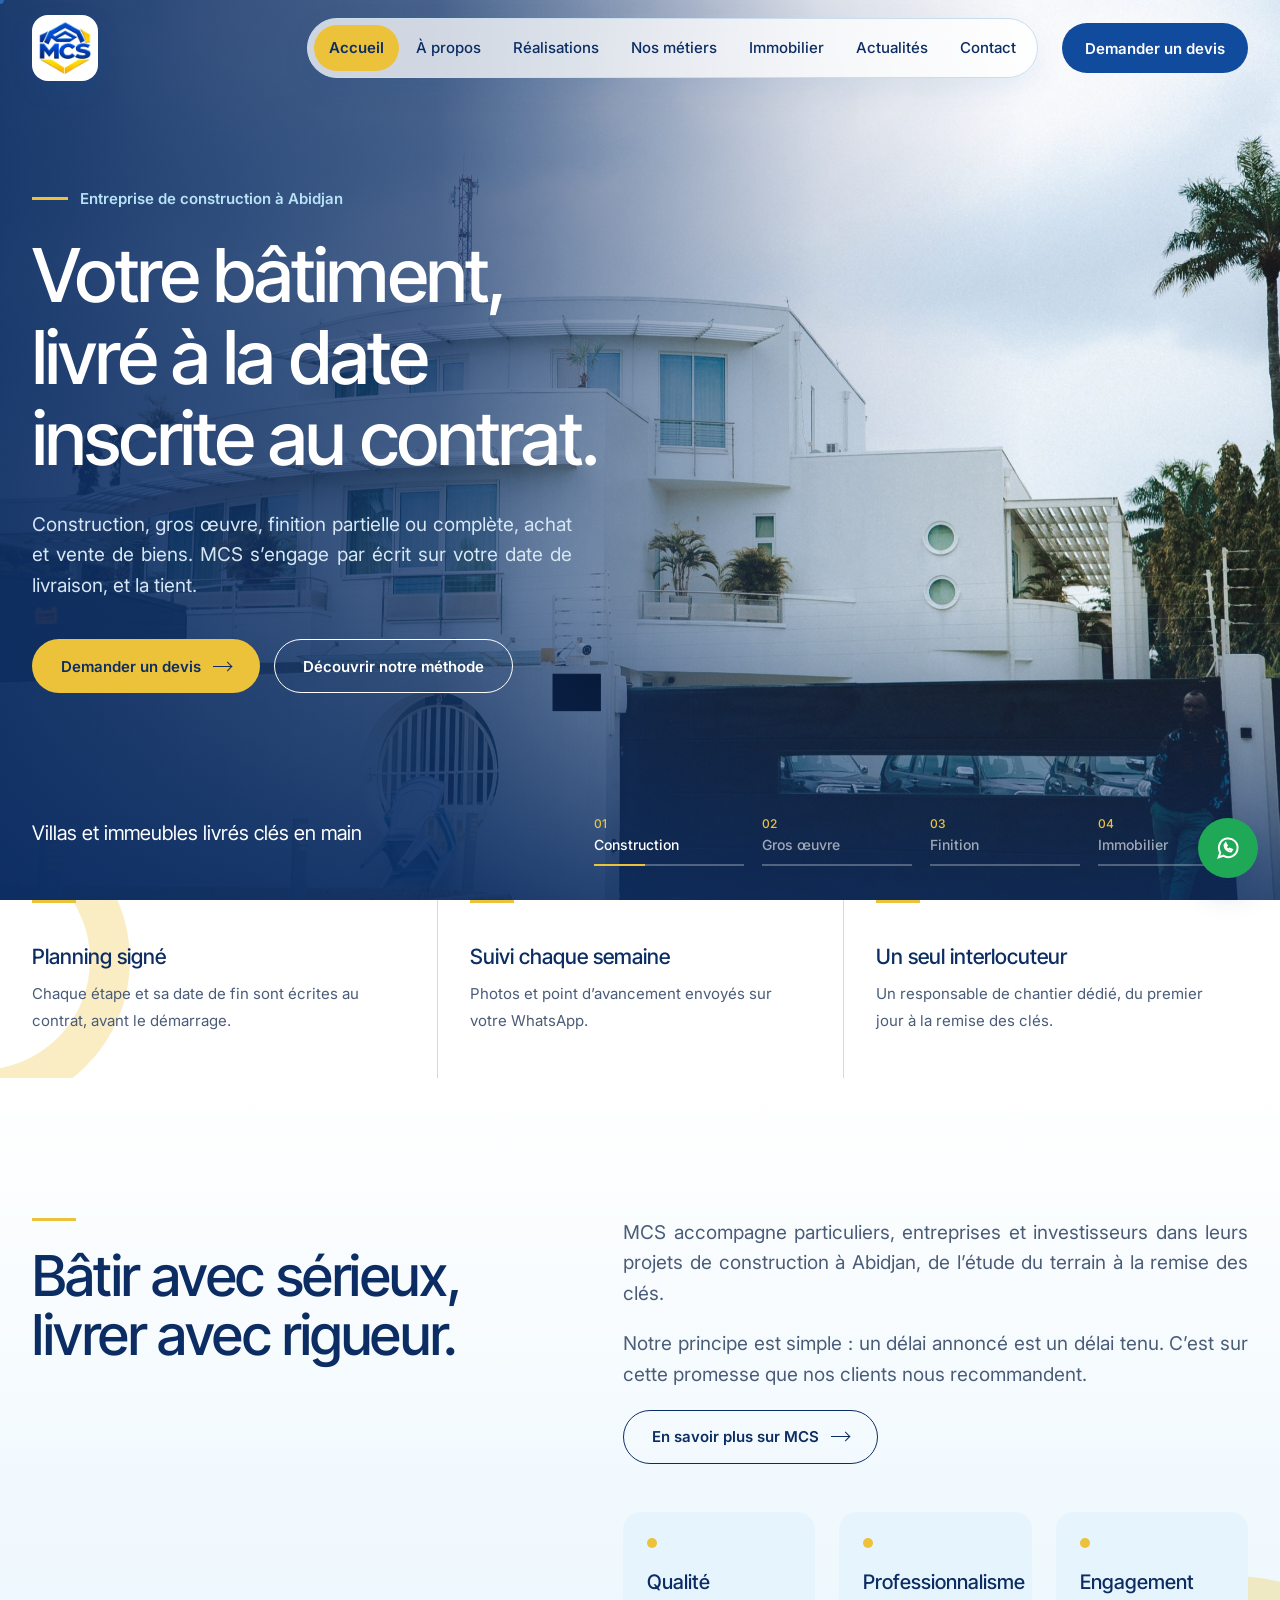
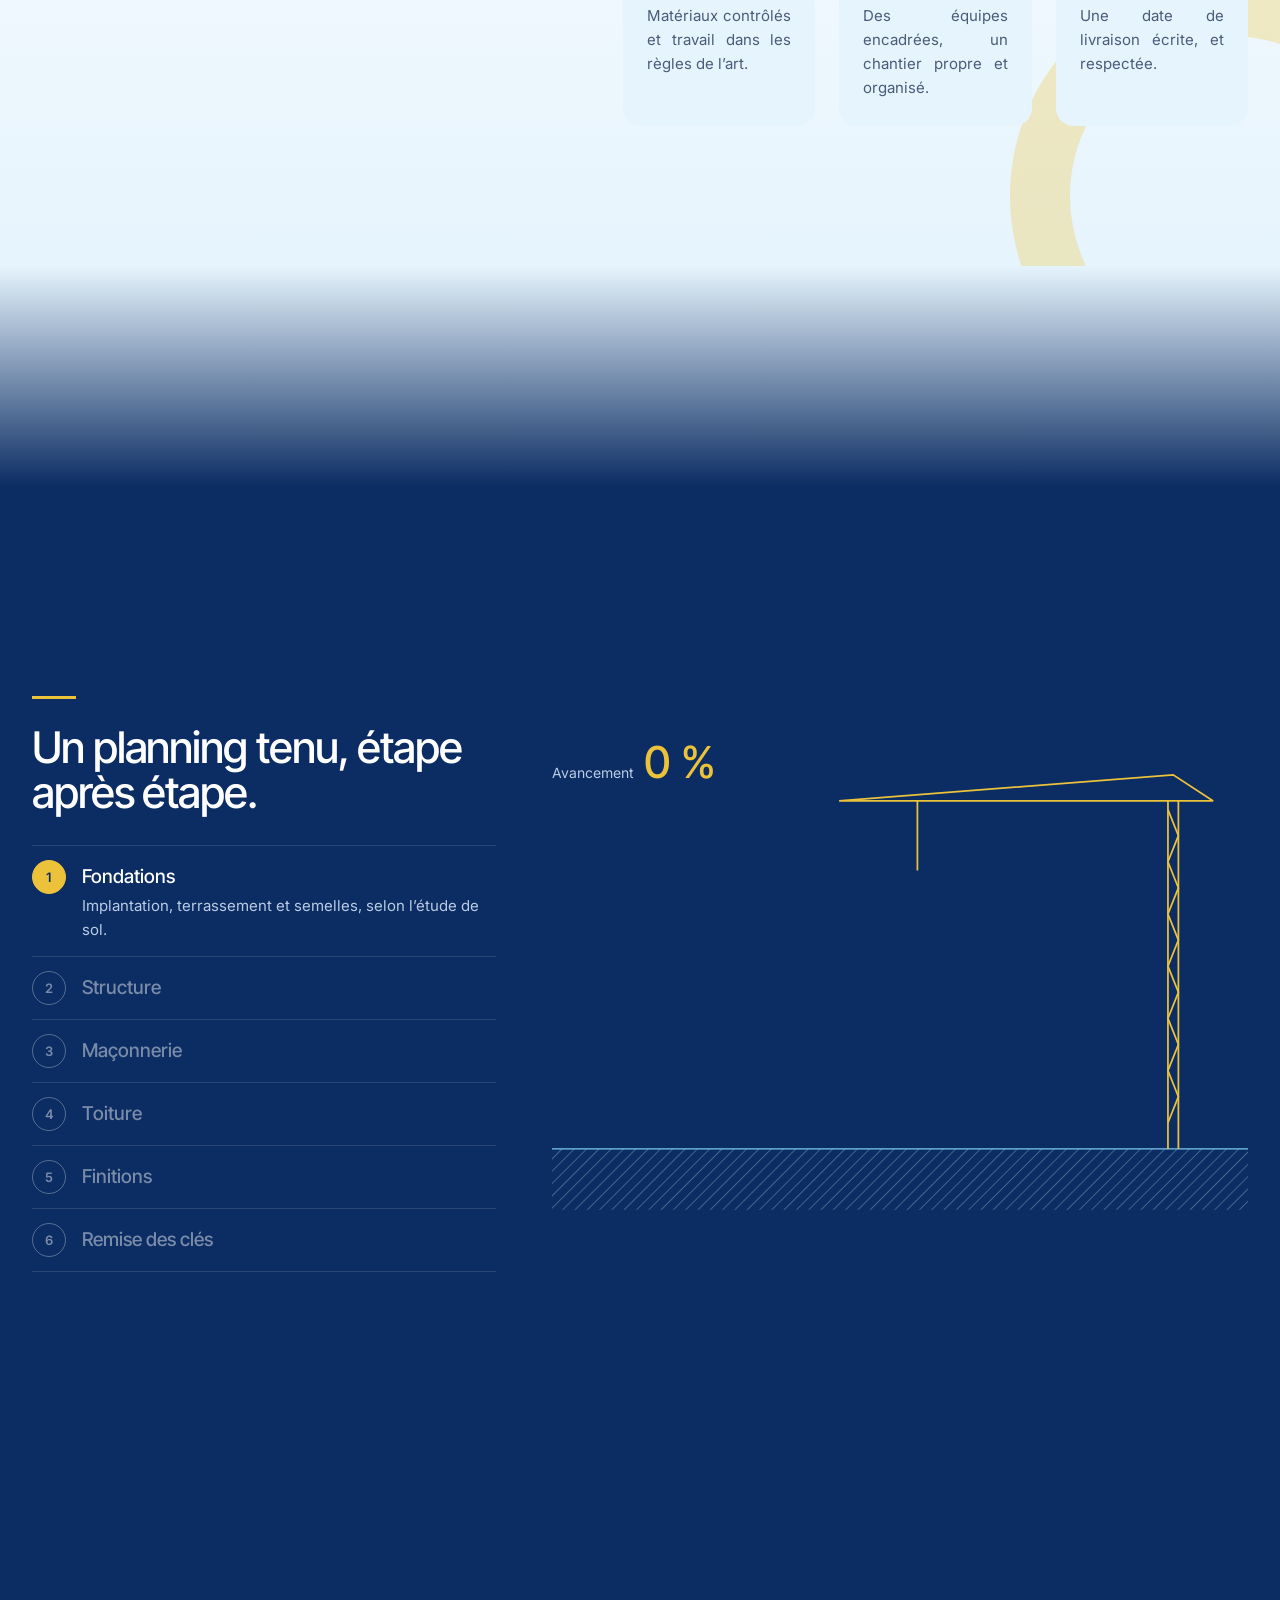
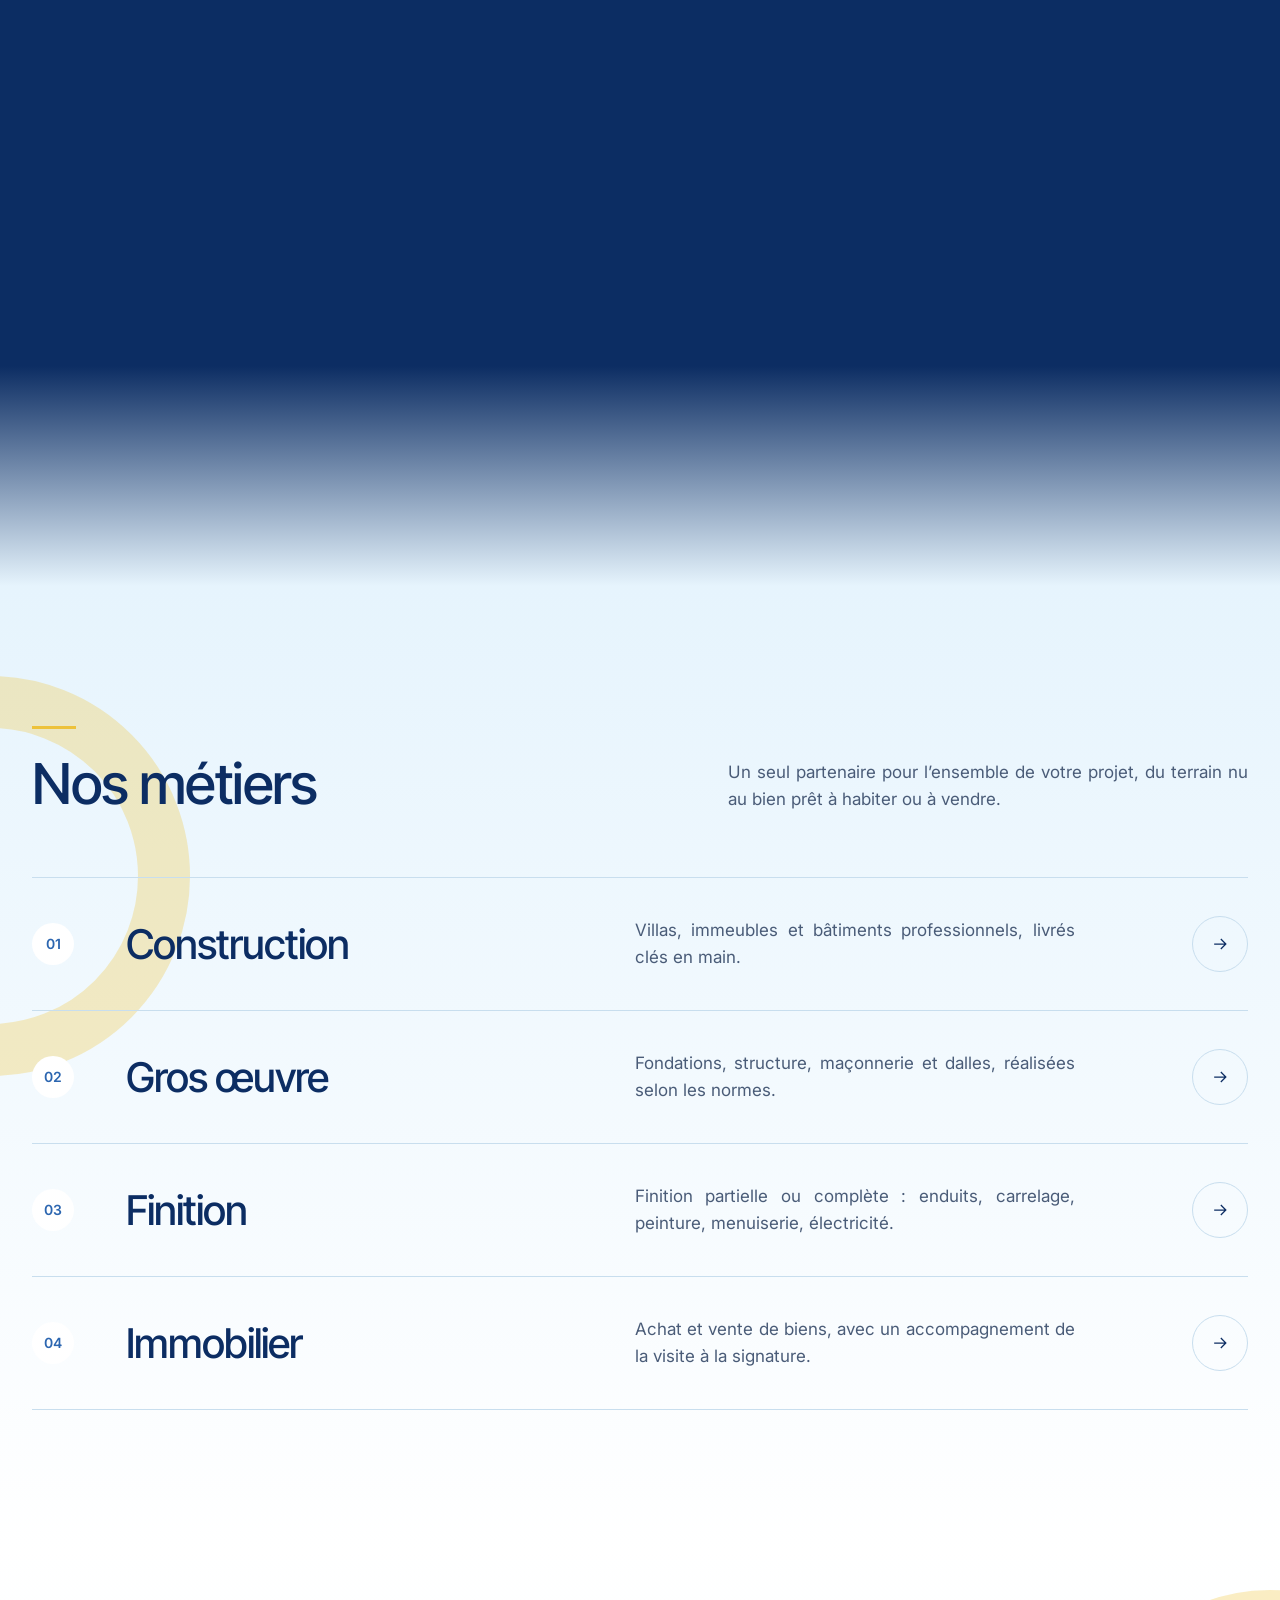
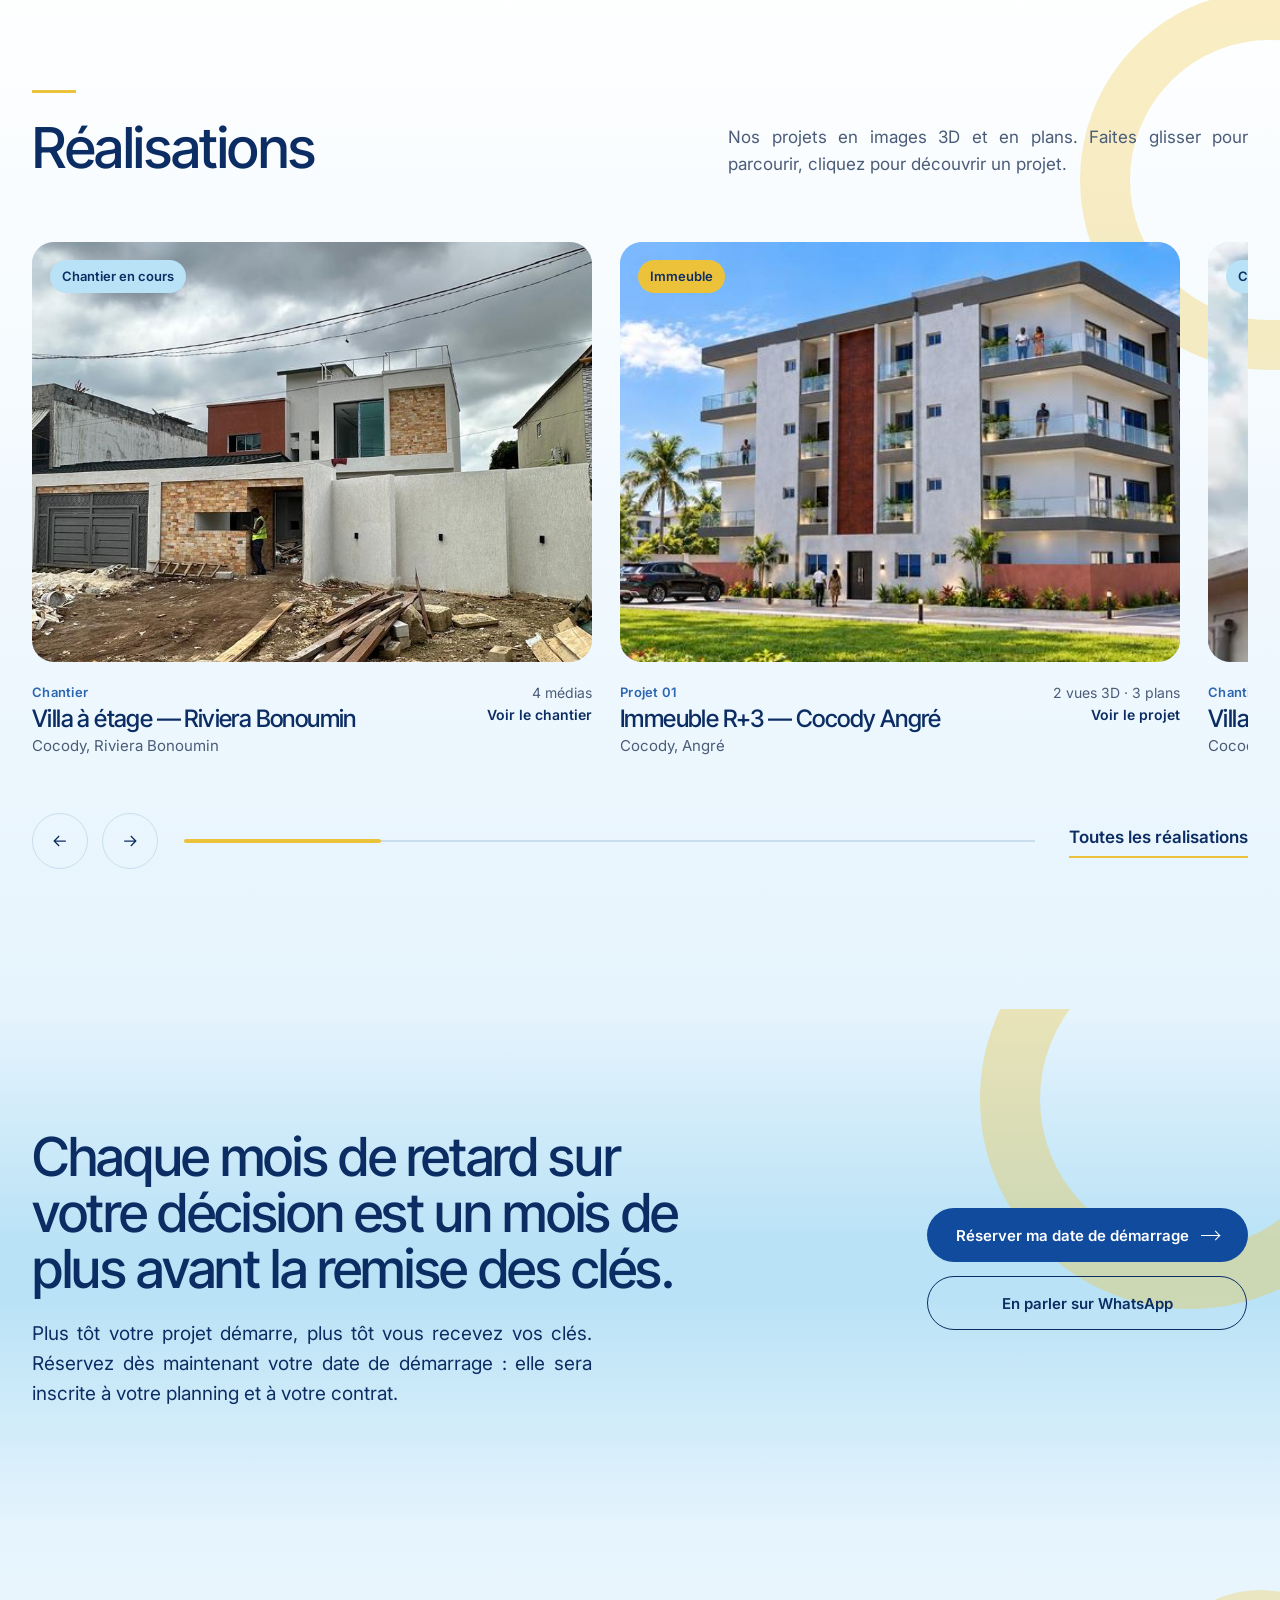
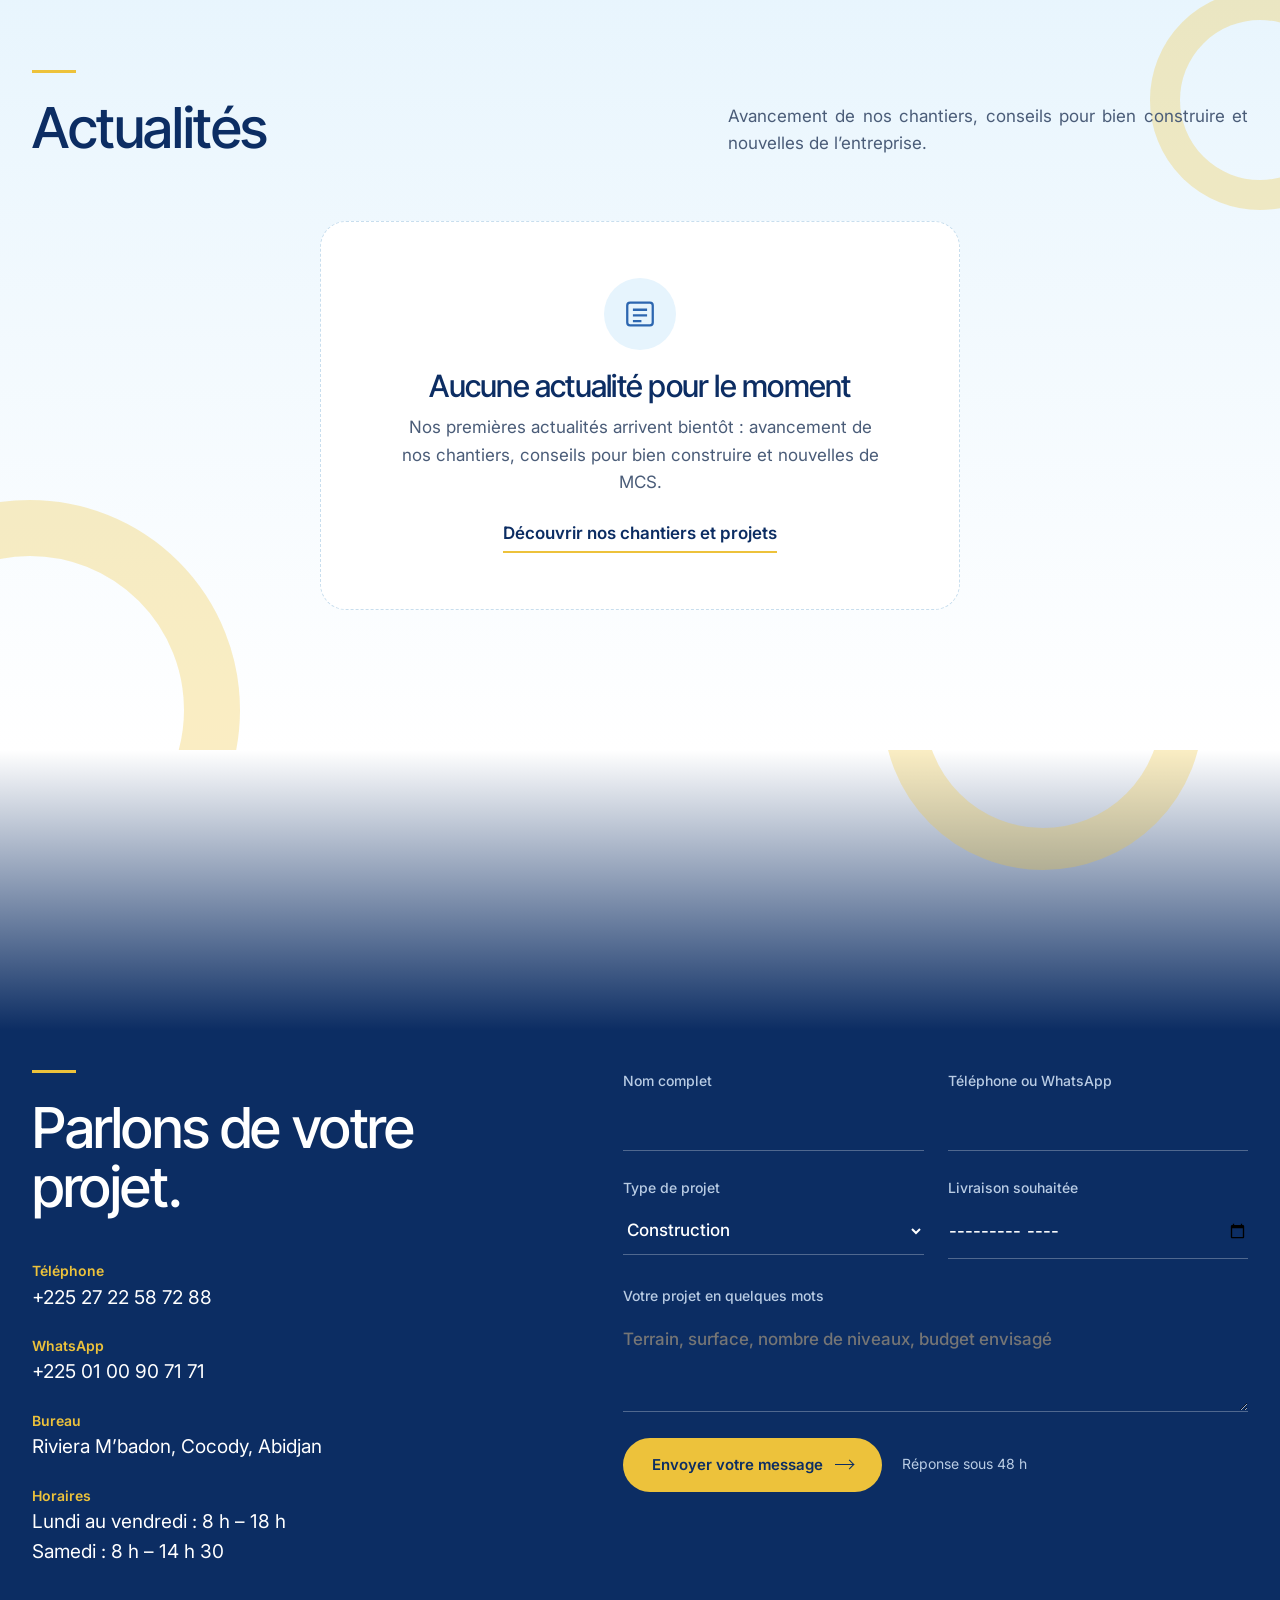
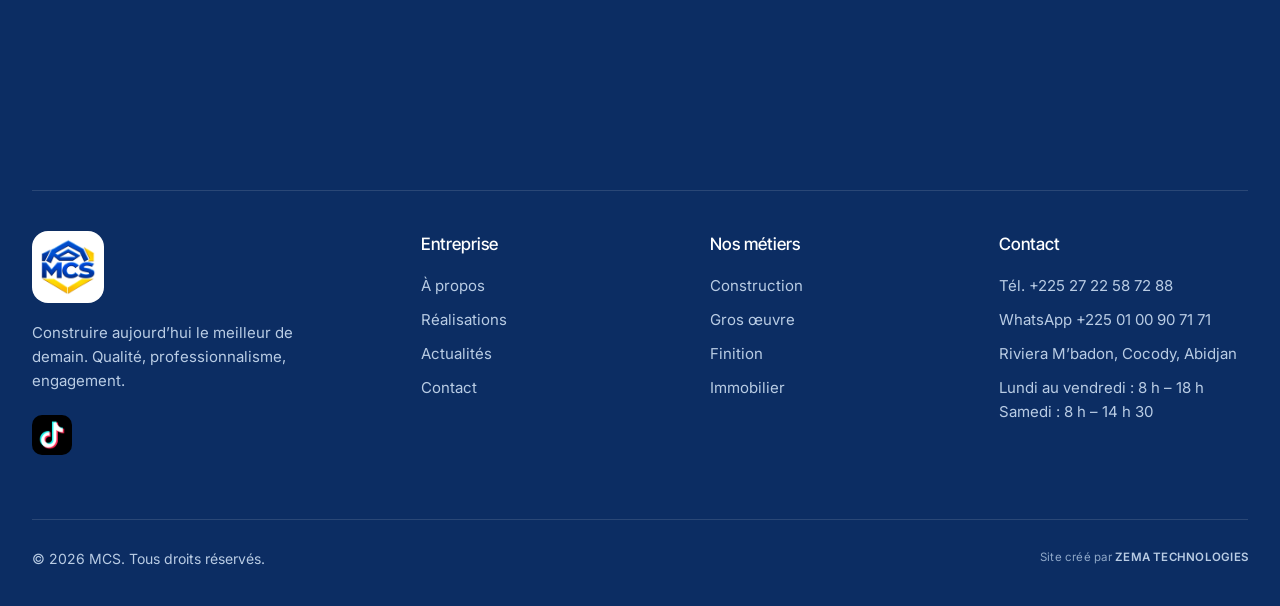
==== index.html @ 773e59d4 "Mise en ligne du site MCS" ====
<!doctype html>
<html lang="fr">
<head>
<meta charset="utf-8">
<meta name="viewport" content="width=device-width, initial-scale=1, viewport-fit=cover">
<title>MCS — Construction, gros œuvre, finition et immobilier à Abidjan</title>
<meta name="description" content="MCS construit, réalise le gros œuvre et les finitions de vos bâtiments à Abidjan, et vous accompagne dans l’achat ou la vente de biens. Une date de livraison écrite au contrat, et tenue.">
<meta property="og:title" content="MCS — Construction, gros œuvre, finition et immobilier à Abidjan">
<meta property="og:description" content="MCS construit, réalise le gros œuvre et les finitions de vos bâtiments à Abidjan, et vous accompagne dans l’achat ou la vente de biens. Une date de livraison écrite au contrat, et tenue.">
<meta property="og:image" content="assets/img/logo-complet.jpg">
<meta name="theme-color" content="#0C2D63">
<link rel="icon" href="assets/img/favicon.png">
<link rel="apple-touch-icon" href="assets/img/favicon.png">
<link rel="preconnect" href="https://fonts.googleapis.com">
<link rel="preconnect" href="https://fonts.gstatic.com" crossorigin>
<link href="https://fonts.googleapis.com/css2?family=Inter+Tight:wght@300;400;500;600;700&family=Inter:wght@400;500;600&display=swap" rel="stylesheet">
<link rel="stylesheet" href="assets/css/style.css">
</head>
<body class="charge" data-page="accueil">

<div class="chargement" id="chargement" aria-hidden="true">
  <div class="volet h"></div><div class="volet b"></div>
  <div class="centre"><div class="logo3d"><img src="assets/img/logo.png" alt=""></div><div class="jauge"><i id="jauge-chargement"></i></div></div>
</div>
<div class="point" aria-hidden="true"></div>
<div class="anneau" aria-hidden="true"><span></span></div>
<div class="apercu" aria-hidden="true"></div>

<header class="entete" id="entete">
  <div class="wrap">
    <a class="marque" href="index.html" aria-label="MCS, accueil" data-libelle="Accueil"><img src="assets/img/logo.png" alt="MCS"></a>
    <nav class="menu" id="menu" aria-label="Navigation principale">
      <span class="indic" aria-hidden="true"></span>
      <a href="index.html" data-page="accueil">Accueil</a><a href="a-propos.html" data-page="apropos">À propos</a><a href="realisations.html" data-page="realisations">Réalisations</a><a href="metiers.html" data-page="metiers">Nos métiers</a><a href="immobilier.html" data-page="immobilier">Immobilier</a><a href="actualites.html" data-page="actualites">Actualités</a><a href="contact.html" data-page="contact">Contact</a>
    </nav>
    <a class="btn btn-bleu" href="contact.html#formulaire" data-libelle="Devis">Demander un devis</a>
    <button class="burger" type="button" aria-label="Ouvrir le menu" aria-expanded="false" aria-controls="tiroir" id="burger"><span></span></button>
  </div>
</header>
<nav class="tiroir" id="tiroir" aria-label="Menu mobile">
  <a href="index.html" data-page="accueil">Accueil</a><a href="a-propos.html" data-page="apropos">À propos</a><a href="realisations.html" data-page="realisations">Réalisations</a><a href="metiers.html" data-page="metiers">Nos métiers</a><a href="immobilier.html" data-page="immobilier">Immobilier</a><a href="actualites.html" data-page="actualites">Actualités</a><a href="contact.html" data-page="contact">Contact</a>
  <a class="btn btn-jaune" href="contact.html#formulaire">Demander un devis</a>
</nav>

<main>
<section class="hero" id="accueil" aria-roledescription="carrousel" aria-label="MCS en images">
  <div id="slider">
  <div class="slide active" aria-roledescription="diapositive" aria-label="1 sur 4"><img src="assets/img/accueil/construction.jpg" alt="Grande villa blanche aux lignes arrondies" style="object-position:60% 60%" fetchpriority="high"></div>
  <div class="slide" aria-roledescription="diapositive" aria-label="2 sur 4"><img src="assets/img/accueil/gros-oeuvre.jpg" alt="Structure en béton armé en cours de construction" style="object-position:center 40%" loading="eager"></div>
  <div class="slide" aria-roledescription="diapositive" aria-label="3 sur 4"><img src="assets/img/accueil/finition.jpg" alt="Hall en marbre avec escalier en bois et garde-corps en verre" style="object-position:center 45%" loading="eager"></div>
  <div class="slide" aria-roledescription="diapositive" aria-label="4 sur 4"><img src="assets/img/accueil/immobilier.jpg" alt="Villa contemporaine avec terrasse et piscine" style="object-position:center 38%" loading="eager"></div>
  </div>
  <div class="voile" aria-hidden="true"></div>
  <div class="wrap contenu">
    <div class="lieu"><i></i>Entreprise de construction à Abidjan</div>
    <h1><span class="ligne"><span>Votre bâtiment,</span></span><span class="ligne"><span>livré à la date</span></span><span class="ligne"><span>inscrite au contrat.</span></span></h1>
    <p class="chapo">Construction, gros œuvre, finition partielle ou complète, achat et vente de biens. MCS s’engage par écrit sur votre date de livraison, et la tient.</p>
    <div class="actions">
      <a class="btn btn-jaune" href="#contact" data-libelle="Devis">Demander un devis<i class="fleche"></i></a>
      <a class="btn btn-trait" href="#chantier" data-libelle="Voir">Découvrir notre méthode</a>
    </div>
  </div>
  <div class="bas"><div class="wrap"><div class="legendes" aria-live="polite"><p class="legende active">Villas et immeubles livrés clés en main</p><p class="legende">Fondations et structure réalisées selon les normes</p><p class="legende">Des intérieurs finis au détail près</p><p class="legende">Des biens sélectionnés, à acheter en toute confiance</p></div><div class="puces" id="puces"><button type="button" aria-label="Voir : Construction" class="courant"><span>01</span>Construction<i></i></button><button type="button" aria-label="Voir : Gros œuvre"><span>02</span>Gros œuvre<i></i></button><button type="button" aria-label="Voir : Finition"><span>03</span>Finition<i></i></button><button type="button" aria-label="Voir : Immobilier"><span>04</span>Immobilier<i></i></button></div></div></div>
</section>

<section class="engagements-bande">
  <span class="arc" style="width:300px;height:300px;border-width:40px;left:-170px;top:-90px" aria-hidden="true"></span>
  <div class="wrap">
    <div class="engagements">
      <div><b>Planning signé</b><span>Chaque étape et sa date de fin sont écrites au contrat, avant le démarrage.</span></div>
      <div><b>Suivi chaque semaine</b><span>Photos et point d’avancement envoyés sur votre WhatsApp.</span></div>
      <div><b>Un seul interlocuteur</b><span>Un responsable de chantier dédié, du premier jour à la remise des clés.</span></div>
    </div>
  </div>
</section>

<section class="apropos bloc" id="apropos">
  <span class="arc" style="width:440px;height:440px;border-width:60px;right:-170px;bottom:-150px" aria-hidden="true"></span>
  <div class="wrap">
    <div><span class="regle"></span><h2 class="revele">Bâtir avec sérieux, livrer avec rigueur.</h2></div>
    <div class="texte revele">
      <p>MCS accompagne particuliers, entreprises et investisseurs dans leurs projets de construction à Abidjan, de l’étude du terrain à la remise des clés.</p>
      <p>Notre principe est simple : un délai annoncé est un délai tenu. C’est sur cette promesse que nos clients nous recommandent.</p>
      <a class="btn btn-trait" href="a-propos.html" data-libelle="Voir">En savoir plus sur MCS<i class="fleche"></i></a>
      <div class="valeurs">
        <div><b>Qualité</b><span>Matériaux contrôlés et travail dans les règles de l’art.</span></div>
        <div><b>Professionnalisme</b><span>Des équipes encadrées, un chantier propre et organisé.</span></div>
        <div><b>Engagement</b><span>Une date de livraison écrite, et respectée.</span></div>
      </div>
    </div>
  </div>
</section>

<div class="fondu vers-nuit" aria-hidden="true"></div>
<section class="chantier sombre" id="chantier" aria-labelledby="titre-chantier">
  <div class="scene">
    <div class="wrap">
      <div>
        <span class="regle"></span>
        <h2 id="titre-chantier">Un planning tenu, étape après étape.</h2>
        <ol class="phases" id="phases">
          <li><span class="pastille">1</span><span><b>Fondations</b><span class="desc">Implantation, terrassement et semelles, selon l’étude de sol.</span></span></li>
          <li><span class="pastille">2</span><span><b>Structure</b><span class="desc">Poteaux, poutres et dalles en béton armé.</span></span></li>
          <li><span class="pastille">3</span><span><b>Maçonnerie</b><span class="desc">Élévation des murs, niveau par niveau.</span></span></li>
          <li><span class="pastille">4</span><span><b>Toiture</b><span class="desc">Dalle de toiture, acrotère et étanchéité.</span></span></li>
          <li><span class="pastille">5</span><span><b>Finitions</b><span class="desc">Menuiseries, enduits, peinture, électricité et aménagements.</span></span></li>
          <li><span class="pastille">6</span><span><b>Remise des clés</b><span class="desc">Réception avec vous, à la date inscrite au contrat.</span></span></li>
        </ol>
      </div>
      <div class="facade">
        <div class="avance">Avancement <b id="pct">0 %</b></div>
        <div class="livre" id="livre"><svg width="18" height="18" viewBox="0 0 24 24" fill="none" stroke="#0C2D63" stroke-width="3" aria-hidden="true"><path d="M5 12l5 5 9-10"/></svg>Livré à la date du contrat</div>
        <svg viewBox="0 0 800 560" role="img" aria-label="Façade d’un bâtiment qui se construit étape par étape">
          <defs>
            <pattern id="hachure" width="10" height="10" patternUnits="userSpaceOnUse" patternTransform="rotate(45)"><path d="M0 0V10" stroke="rgba(185,226,246,.35)" stroke-width="2"/></pattern>
            <pattern id="blocs" width="40" height="16" patternUnits="userSpaceOnUse"><path d="M0 16H40M0 8H40M20 0V8M0 8V16M40 8V16" stroke="rgba(124,200,239,.35)" stroke-width="1" fill="none"/></pattern>
            <linearGradient id="verre" x1="0" y1="0" x2="1" y2="1"><stop offset="0" stop-color="#B9E2F6"/><stop offset="1" stop-color="#2C66B0"/></linearGradient>
          </defs>
          <rect x="0" y="470" width="800" height="70" fill="url(#hachure)"/>
          <path d="M0 470H800" stroke="#7CC8EF" stroke-width="1.5"/>

          <g class="grue" id="grue" stroke="#EDC23B" stroke-width="2" fill="none">
            <path class="t" data-p="0" d="M720 470V70"/><path class="t" data-p="0" d="M708 470V70"/>
            <path class="t" data-p="0" d="M708 440L720 410L708 380L720 350L708 320L720 290L708 260L720 230L708 200L720 170L708 140L720 110L708 80"/>
            <path class="t" data-p="0" d="M760 70H330M330 70L714 40L760 70"/>
            <path class="t" data-p="0" d="M420 70V150"/>
          </g>

          <g data-p="0">
            <path class="t" d="M130 455H670V470H130Z" stroke="#B9E2F6" stroke-width="1.5" fill="none"/>
            <path class="t" d="M145 470V502H195V470M285 470V502H335V470M425 470V502H475V470M565 470V502H615V470" stroke="#B9E2F6" stroke-width="1.5" fill="none"/>
            <rect class="r" x="130" y="455" width="540" height="15" fill="url(#hachure)"/>
          </g>

          <g data-p="1" stroke="#7CC8EF" stroke-width="1.5" fill="none">
            <path class="t" d="M163 455V200M177 455V200M303 455V200M317 455V200M443 455V200M457 455V200M583 455V200M597 455V200"/>
            <path class="t" d="M140 330H660M140 344H660M140 200H660M140 214H660"/>
            <path class="t" d="M140 200V344M660 200V344"/>
          </g>
          <g data-p="1" class="echafaudage" id="echaf" stroke="rgba(237,194,59,.75)" stroke-width="1.2" fill="none">
            <path class="t" d="M110 470V180M690 470V180M110 400H130M110 330H130M110 260H130M110 190H130M670 400H690M670 330H690M670 260H690M670 190H690M110 400L130 330M670 260L690 190"/>
          </g>

          <g data-p="2">
            <rect class="r" x="177" y="344" width="126" height="111" fill="url(#blocs)"/>
            <rect class="r" x="317" y="344" width="126" height="111" fill="url(#blocs)"/>
            <rect class="r" x="457" y="344" width="126" height="111" fill="url(#blocs)"/>
            <rect class="r" x="177" y="214" width="126" height="116" fill="url(#blocs)"/>
            <rect class="r" x="317" y="214" width="126" height="116" fill="url(#blocs)"/>
            <rect class="r" x="457" y="214" width="126" height="116" fill="url(#blocs)"/>
          </g>

          <g data-p="3" stroke="#B9E2F6" stroke-width="1.5" fill="none">
            <path class="t" d="M126 186H674V200H126Z"/>
            <path class="t" d="M126 186V166H140V186M660 186V166H674V186M126 166H674"/>
            <path class="t" d="M470 166V120H600V166"/>
            <rect class="r" x="126" y="166" width="548" height="34" fill="rgba(185,226,246,.12)" stroke="none"/>
          </g>

          <g data-p="4">
            <rect class="r" x="140" y="214" width="520" height="241" fill="#F4F8FC"/>
            <rect class="r" x="140" y="200" width="520" height="14" fill="#0C2D63"/>
            <rect class="r" x="140" y="330" width="520" height="14" fill="#0C2D63"/>
            <rect class="r" x="126" y="166" width="548" height="34" fill="#0C2D63"/>
            <rect class="r" x="470" y="120" width="130" height="46" fill="#DCE9F4"/>
            <rect class="r" x="485" y="130" width="100" height="26" fill="url(#verre)"/>
            <rect class="r" x="190" y="236" width="100" height="78" fill="url(#verre)"/>
            <rect class="r" x="330" y="236" width="230" height="78" fill="url(#verre)"/>
            <rect class="r" x="190" y="366" width="100" height="70" fill="url(#verre)"/>
            <rect class="r" x="470" y="366" width="90" height="70" fill="url(#verre)"/>
            <rect class="r" x="350" y="366" width="70" height="89" fill="#114B9D"/>
            <rect class="r" x="330" y="352" width="110" height="8" fill="#EDC23B"/>
            <path class="t" d="M330 296H560M330 288V314M375 288V314M420 288V314M465 288V314M510 288V314M560 288V314" stroke="#0C2D63" stroke-width="2.5" fill="none"/>
            <path class="t" d="M445 236V314M240 236V314" stroke="#F4F8FC" stroke-width="3" fill="none"/>
            <circle class="r" cx="320" cy="390" r="5" fill="#EDC23B"/><circle class="r" cx="450" cy="390" r="5" fill="#EDC23B"/>
            <rect class="r" x="150" y="440" width="34" height="15" rx="7" fill="#2F7A4D"/><rect class="r" x="616" y="440" width="34" height="15" rx="7" fill="#2F7A4D"/>
          </g>

          <g data-p="5">
            <circle class="r" cx="400" cy="92" r="30" fill="#EDC23B"/>
            <path class="t" d="M386 92l10 10 18-20" stroke="#0C2D63" stroke-width="4" fill="none" stroke-linecap="round"/>
          </g>
        </svg>
      </div>
    </div>
  </div>
</section>
<div class="fondu vers-brume" aria-hidden="true"></div>

<section class="metiers bloc" id="metiers">
  <span class="arc" style="width:400px;height:400px;border-width:52px;left:-210px;top:90px" aria-hidden="true"></span>
  <div class="wrap">
    <div class="entete-section"><div><span class="regle"></span><h2 class="revele">Nos métiers</h2></div><p class="revele">Un seul partenaire pour l’ensemble de votre projet, du terrain nu au bien prêt à habiter ou à vendre.</p></div>
    <div class="liste-metiers">
      <a class="metier" href="metiers.html" data-apercu="1" data-libelle="Voir"><span class="n">01</span><h3>Construction</h3><p>Villas, immeubles et bâtiments professionnels, livrés clés en main.</p><span class="rond"><svg width="20" height="20" viewBox="0 0 24 24" fill="none" stroke="#0C2D63" stroke-width="1.5" aria-hidden="true"><path d="M5 12h14M13 6l6 6-6 6"/></svg></span></a>
      <a class="metier" href="metiers.html" data-apercu="2" data-libelle="Voir"><span class="n">02</span><h3>Gros œuvre</h3><p>Fondations, structure, maçonnerie et dalles, réalisées selon les normes.</p><span class="rond"><svg width="20" height="20" viewBox="0 0 24 24" fill="none" stroke="#0C2D63" stroke-width="1.5" aria-hidden="true"><path d="M5 12h14M13 6l6 6-6 6"/></svg></span></a>
      <a class="metier" href="metiers.html" data-apercu="3" data-libelle="Voir"><span class="n">03</span><h3>Finition</h3><p>Finition partielle ou complète : enduits, carrelage, peinture, menuiserie, électricité.</p><span class="rond"><svg width="20" height="20" viewBox="0 0 24 24" fill="none" stroke="#0C2D63" stroke-width="1.5" aria-hidden="true"><path d="M5 12h14M13 6l6 6-6 6"/></svg></span></a>
      <a class="metier" href="immobilier.html" data-apercu="4" data-libelle="Voir"><span class="n">04</span><h3>Immobilier</h3><p>Achat et vente de biens, avec un accompagnement de la visite à la signature.</p><span class="rond"><svg width="20" height="20" viewBox="0 0 24 24" fill="none" stroke="#0C2D63" stroke-width="1.5" aria-hidden="true"><path d="M5 12h14M13 6l6 6-6 6"/></svg></span></a>
    </div>
  </div>
</section>

<section class="realisations bloc" id="realisations">
  <span class="arc" style="width:380px;height:380px;border-width:50px;right:-180px;top:40px" aria-hidden="true"></span>
  <div class="wrap">
    <div class="entete-section"><div><span class="regle"></span><h2 class="revele">Réalisations</h2></div><p class="revele">Nos projets en images 3D et en plans. Faites glisser pour parcourir, cliquez pour découvrir un projet.</p></div>
    <div class="piste-proj" id="piste" data-rendu="projets-piste" data-limite="9"></div>
    <div class="commandes">
      <button type="button" id="gauche" aria-label="Réalisation précédente"><svg width="20" height="20" viewBox="0 0 24 24" fill="none" stroke="currentColor" stroke-width="1.5" aria-hidden="true"><path d="M19 12H5M11 6l-6 6 6 6"/></svg></button>
      <button type="button" id="droite" aria-label="Réalisation suivante"><svg width="20" height="20" viewBox="0 0 24 24" fill="none" stroke="currentColor" stroke-width="1.5" aria-hidden="true"><path d="M5 12h14M13 6l6 6-6 6"/></svg></button>
      <div class="jauge" aria-hidden="true"><i id="jauge"></i></div>
      <a class="lien-tout" href="realisations.html">Toutes les réalisations</a>
    </div>
  </div>
</section>

<section class="decision">
  <div class="wrap">
    <div>
      <h2 class="revele">Chaque mois de retard sur votre décision est un mois de plus avant la remise des clés.</h2>
      <p class="revele">Plus tôt votre projet démarre, plus tôt vous recevez vos clés. Réservez dès maintenant votre date de démarrage : elle sera inscrite à votre planning et à votre contrat.</p>
    </div>
    <div class="actions-decision revele">
      <a class="btn btn-bleu" href="contact.html#formulaire" data-libelle="Réserver">Réserver ma date de démarrage<i class="fleche"></i></a>
      <a class="btn btn-trait" data-lien="whatsapp" href="contact.html#formulaire" data-libelle="WhatsApp">En parler sur WhatsApp</a>
    </div>
  </div>
</section>

<section class="actualites bloc" id="actualites">
  <span class="arc" style="width:420px;height:420px;border-width:56px;left:-180px;bottom:-170px" aria-hidden="true"></span><span class="arc" style="width:220px;height:220px;border-width:30px;right:-90px;top:60px" aria-hidden="true"></span>
  <div class="wrap">
    <div class="entete-section"><div><span class="regle"></span><h2 class="revele">Actualités</h2></div><p class="revele">Avancement de nos chantiers, conseils pour bien construire et nouvelles de l’entreprise.</p></div>
    <div class="grille-actu" data-rendu="articles" data-limite="3"></div>
    <p style="margin:48px 0 0"><a class="lien-tout" href="actualites.html">Toutes les actualités</a></p>
  </div>
</section>

<section class="contact bloc sombre" id="contact">
  <span id="formulaire"></span>
  <span class="arc" style="width:320px;height:320px;border-width:42px;right:6%;top:-200px" aria-hidden="true"></span>
  <div class="wrap">
    <div>
      <span class="regle"></span>
      <h2>Parlons de votre projet.</h2>
      <div class="coord">
        <div><small>Téléphone</small><a data-lien="tel" href="#formulaire"><span data-info="telephone">[Numéro]</span></a></div>
        <div><small>WhatsApp</small><a data-lien="whatsapp" href="#formulaire"><span data-info="whatsappAffiche">[WhatsApp]</span></a></div>
        <div data-si="email"><small>Email</small><a data-lien="email" href="#formulaire"><span data-info="email">[Adresse email]</span></a></div>
        <div><small>Bureau</small><span data-info="adresse">[Adresse], Abidjan</span></div>
        <div><small>Horaires</small><span class="horaires" data-info="horaires">[Horaires]</span></div>
      </div>
    </div>
    <form class="form" id="form" novalidate data-sujet="Demande de devis depuis le site MCS">
      <label>Nom complet<input name="nom" autocomplete="name" required></label>
      <label>Téléphone ou WhatsApp<input name="tel" type="tel" autocomplete="tel" required></label>
      <label>Type de projet<select name="projet"><option value="construction">Construction</option><option value="gros-oeuvre">Gros œuvre</option><option value="finition">Finition</option><option value="immobilier">Achat ou vente de bien</option></select></label>
      <label>Livraison souhaitée<input name="date" type="month"></label>
      <label class="plein">Votre projet en quelques mots<textarea name="message" placeholder="Terrain, surface, nombre de niveaux, budget envisagé"></textarea></label>
      <div class="envoi plein"><button class="btn btn-jaune" type="submit" data-libelle="Envoyer">Envoyer votre message<i class="fleche"></i></button><span class="note">Réponse sous <span data-info="delaiReponse">48 h</span></span></div>
      <p class="msg" aria-live="polite"></p>
    </form>
  </div>
</section>
</main>

<footer>
  <div class="wrap">
    <div class="colonnes">
      <div><img class="logo-pied" src="assets/img/logo.png" alt="MCS"><p style="margin:0;max-width:300px"><span data-info="slogan">Construire aujourd’hui le meilleur de demain.</span> Qualité, professionnalisme, engagement.</p>
        <div class="reseaux"><a data-reseau="facebook" href="#">Facebook</a><a data-reseau="instagram" href="#">Instagram</a><a data-reseau="linkedin" href="#">LinkedIn</a><a class="reseau-ico" data-reseau="tiktok" href="#" aria-label="MCS sur TikTok" title="TikTok"><img src="assets/img/tiktok.png" alt="TikTok" width="40" height="40"></a></div></div>
      <div><h4>Entreprise</h4><ul><li><a href="a-propos.html">À propos</a></li><li><a href="realisations.html">Réalisations</a></li><li><a href="actualites.html">Actualités</a></li><li><a href="contact.html">Contact</a></li></ul></div>
      <div><h4>Nos métiers</h4><ul><li><a href="metiers.html">Construction</a></li><li><a href="metiers.html">Gros œuvre</a></li><li><a href="metiers.html">Finition</a></li><li><a href="immobilier.html">Immobilier</a></li></ul></div>
      <div><h4>Contact</h4><ul><li>Tél. <a data-lien="tel" data-info="telephone" href="contact.html">[Numéro]</a></li><li>WhatsApp <a data-lien="whatsapp" data-info="whatsappAffiche" href="contact.html">[WhatsApp]</a></li><li data-si="email"><a data-lien="email" data-info="email" href="contact.html">[Adresse email]</a></li><li data-info="adresse">[Adresse], Abidjan</li><li class="horaires" data-info="horaires">[Horaires]</li></ul></div>
    </div>
    <div class="bas"><span>© <span class="annee">2026</span> MCS. Tous droits réservés.</span><span class="signature">Site créé par <a href="https://www.zematechnologies.com" target="_blank" rel="noopener">ZEMA TECHNOLOGIES</a></span></div>
  </div>
</footer>

<a class="wa" data-lien="whatsapp" href="contact.html#formulaire" aria-label="Écrire à MCS sur WhatsApp" data-libelle="WhatsApp"><svg width="28" height="28" viewBox="0 0 24 24" fill="none" stroke="#fff" stroke-width="1.7" aria-hidden="true"><path d="M4 20l1.4-4A8 8 0 1 1 8 18.6z"/><path d="M9 9.5c0 3 2.5 5.5 5.5 5.5l1-1.5-2-1-1 1c-1-.5-2-1.5-2.5-2.5l1-1-1-2z"/></svg></a>

<script src="assets/js/donnees.js"></script>
<script src="assets/js/store.js"></script>
<script src="assets/js/main.js"></script>
</body>
</html>
---- assets/css/style.css ----
:root{
  --bleu:#2C66B0; --bleu-profond:#114B9D; --nuit:#0C2D63; --nuit-2:#0A2552;
  --ciel:#B9E2F6; --ciel-vif:#7CC8EF; --brume:#E6F4FD; --jaune:#EDC23B; --jaune-clair:#F6D86B;
  --fond:#FFFFFF; --texte:#0C2D63; --doux:#4A5C78; --trait:#C8DEEE;
  color-scheme:light;
  box-sizing:border-box;
  padding-top:env(safe-area-inset-top,0px);
  padding-bottom:env(safe-area-inset-bottom,0px);
}
@media (prefers-color-scheme: dark){
  :root:not([data-theme="light"]){ --fond:#FFFFFF; --texte:#0C2D63; --doux:#4A5C78; --trait:#C8DEEE; }
}
:root[data-theme="dark"]{ --fond:#FFFFFF; --texte:#0C2D63; --doux:#4A5C78; --trait:#C8DEEE; }
*,*::before,*::after{box-sizing:border-box}
html{scroll-behavior:smooth; scroll-padding-top:calc(env(safe-area-inset-top,0px) + 96px)}
body{margin:0; font-family:Inter, "Helvetica Neue", Arial, sans-serif; font-size:17px; line-height:1.6; color:var(--texte); background:var(--fond); -webkit-font-smoothing:antialiased}
body.charge{overflow:hidden}
h1,h2,h3{font-family:"Inter Tight", Inter, Arial, sans-serif; font-weight:500; letter-spacing:-0.025em; line-height:1.04; margin:0}
a{color:inherit; text-decoration:none}
img,svg{display:block; max-width:100%}
:focus-visible{outline:2px solid var(--jaune); outline-offset:4px}
.wrap{max-width:1280px; margin:0 auto; padding:0 32px}
@media (max-width:700px){ .wrap{padding:0 20px} body{font-size:16px} }
.regle{display:block; width:44px; height:3px; background:var(--jaune); margin-bottom:26px}

/* chargement */
.chargement{position:fixed; inset:0; z-index:300; pointer-events:none}
.chargement .volet{position:absolute; left:0; right:0; height:50.5%; background:var(--brume); transition:transform 1s cubic-bezier(.8,0,.2,1)}
.chargement .volet.h{top:0} .chargement .volet.b{bottom:0}
.chargement .centre{position:absolute; inset:0; display:flex; flex-direction:column; align-items:center; justify-content:center; gap:34px; transition:opacity .4s}
.chargement .logo3d{perspective:700px}
.chargement img{width:132px; height:132px; animation:tourne 1.6s cubic-bezier(.6,0,.4,1) infinite; filter:drop-shadow(0 18px 30px rgba(17,75,157,.25))}
@keyframes tourne{0%{transform:rotateY(0)}100%{transform:rotateY(360deg)}}
.chargement .jauge{width:160px; height:2px; background:rgba(44,102,176,.18); overflow:hidden}
.chargement .jauge i{display:block; height:100%; width:0; background:var(--jaune); transition:width .3s}
.chargement.ouvert .centre{opacity:0}
.chargement.ouvert .volet.h{transform:translateY(-100%)}
.chargement.ouvert .volet.b{transform:translateY(100%)}
.chargement.fini{display:none}

/* curseur point */
@media (pointer:fine){ html.curseur-actif, html.curseur-actif *{cursor:none !important} }
.point,.anneau{position:fixed; left:0; top:0; z-index:250; pointer-events:none; border-radius:50%; opacity:0}
.point{width:8px; height:8px; margin:-4px 0 0 -4px; background:var(--bleu)}
.anneau{width:40px; height:40px; margin:-20px 0 0 -20px; border:1px solid var(--bleu); transition:width .25s, height .25s, margin .25s, background .25s, border-color .25s}
.anneau span{position:absolute; inset:0; display:flex; align-items:center; justify-content:center; font:600 11px/1 Inter, Arial, sans-serif; color:var(--nuit); opacity:0; transition:opacity .2s}
html.curseur-actif .point, html.curseur-actif .anneau{opacity:1}
.anneau.survol{width:74px; height:74px; margin:-37px 0 0 -37px; background:rgba(237,194,59,.55); border-color:transparent}
.anneau.survol.libelle span{opacity:1}
body.sombre-curseur .point{background:var(--jaune)} body.sombre-curseur .anneau{border-color:var(--ciel)}

/* boutons */
.btn{display:inline-flex; align-items:center; gap:12px; min-height:54px; padding:0 28px; border-radius:999px; font:600 15px/1 Inter, Arial, sans-serif; border:1px solid transparent; cursor:pointer; transition:background .25s, color .25s, border-color .25s, transform .25s}
.btn-jaune{background:var(--jaune); color:var(--nuit)}
.btn-jaune:hover{background:var(--jaune-clair)}
.btn-bleu{background:var(--bleu-profond); color:#fff}
.btn-bleu:hover{background:var(--nuit)}
.btn-trait{border-color:currentColor}
.btn-trait:hover{background:var(--nuit); color:#fff; border-color:var(--nuit)}
.btn .fleche{width:18px; height:1px; background:currentColor; position:relative; transition:width .25s}
.btn .fleche::after{content:""; position:absolute; right:0; top:-3px; width:7px; height:7px; border-top:1px solid currentColor; border-right:1px solid currentColor; transform:rotate(45deg)}
.btn:hover .fleche{width:26px}

/* en-tête */
body::before{content:""; position:fixed; inset:0 0 auto; height:env(safe-area-inset-top,0px); z-index:60; background:#fff}
.entete{position:fixed; top:0; left:0; right:0; z-index:50; padding-top:env(safe-area-inset-top,0px); transition:background .3s, box-shadow .3s}
.entete.plein{background:rgba(255,255,255,.88); backdrop-filter:blur(16px); -webkit-backdrop-filter:blur(16px); box-shadow:0 1px 0 #C8DEEE}
.entete .wrap{display:flex; align-items:center; gap:24px; height:96px}
.marque{margin-right:auto; display:block; border-radius:16px; transition:transform .3s}
.marque img{width:66px; height:66px; object-fit:contain; border-radius:16px; box-shadow:0 8px 22px rgba(17,75,157,.18); background:#fff}
.marque:hover{transform:rotate(-4deg) scale(1.04)}
.menu{position:relative; display:flex; gap:2px; padding:6px; border-radius:999px; background:rgba(255,255,255,.75); border:1px solid #C8DEEE; box-shadow:0 10px 30px rgba(17,75,157,.08); backdrop-filter:blur(12px); -webkit-backdrop-filter:blur(12px)}
.menu a{position:relative; z-index:1; padding:11px 18px; border-radius:999px; font-size:15px; font-weight:500; color:var(--nuit); transition:color .25s}
.menu a.actif{color:var(--nuit); font-weight:600}
.menu .indic{position:absolute; z-index:0; top:6px; height:calc(100% - 12px); border-radius:999px; background:var(--jaune); transition:left .35s cubic-bezier(.4,0,.2,1), width .35s cubic-bezier(.4,0,.2,1), opacity .25s; opacity:0}
.entete .btn{min-height:50px; padding:0 22px}
.burger{display:none; width:52px; height:52px; border:1px solid #C8DEEE; background:#fff; border-radius:50%; position:relative}
.burger span,.burger::before,.burger::after{content:""; position:absolute; left:16px; right:16px; height:1.5px; background:var(--nuit); transition:transform .3s, opacity .3s}
.burger::before{top:19px} .burger span{top:25px} .burger::after{top:31px}
.burger[aria-expanded="true"]::before{transform:translateY(6px) rotate(45deg)} .burger[aria-expanded="true"] span{opacity:0} .burger[aria-expanded="true"]::after{transform:translateY(-6px) rotate(-45deg)}
.tiroir{display:none}
@media (max-width:1180px){
  .menu{display:none} .burger{display:block} .entete .btn{display:none}
  .marque img{width:56px; height:56px}
  .tiroir{position:fixed; inset:0; z-index:49; background:var(--brume); padding:calc(env(safe-area-inset-top,0px) + 120px) 24px 40px; display:flex; flex-direction:column; transform:translateY(-100%); transition:transform .5s cubic-bezier(.7,0,.2,1)}
  .tiroir.ouvert{transform:none}
  .tiroir a{font-family:"Inter Tight", Arial, sans-serif; font-size:32px; color:var(--nuit); padding:12px 0; border-bottom:1px solid #C8DEEE; display:flex; justify-content:space-between; align-items:center}
  .tiroir a::after{content:""; width:10px; height:10px; border-radius:50%; background:var(--jaune)}
  .tiroir .btn{margin-top:28px; align-self:flex-start; font-size:16px}
}

/* hero plein écran */
.hero{position:relative; height:100svh; min-height:660px; max-height:1080px; color:#fff; overflow:hidden; background:var(--nuit)}
.slide{position:absolute; inset:0; clip-path:inset(0 0 0 100%); transition:clip-path 1.2s cubic-bezier(.77,0,.18,1)}
.slide.active{clip-path:inset(0 0 0 0); z-index:2}
.slide.sortie{clip-path:inset(0 0 0 0); z-index:1}
.slide svg{position:absolute; inset:0; width:100%; height:100%; transform:scale(1.1); transition:transform 7s linear}
.slide.active svg{transform:scale(1)}
.voile{position:absolute; inset:0; z-index:3; pointer-events:none; background:linear-gradient(90deg, rgba(12,45,99,.92) 0%, rgba(12,45,99,.72) 34%, rgba(12,45,99,.15) 64%, rgba(12,45,99,0) 80%), linear-gradient(to top, rgba(12,45,99,.75) 0%, rgba(12,45,99,0) 34%)}
.hero .contenu{position:relative; z-index:4; height:100%; display:flex; flex-direction:column; justify-content:center; padding-top:calc(env(safe-area-inset-top,0px) + 70px); padding-bottom:90px}
.hero .lieu{display:flex; align-items:center; gap:12px; font-size:15px; color:var(--ciel); font-weight:600; margin-bottom:26px}
.hero .lieu i{width:36px; height:3px; background:var(--jaune)}
.hero h1{font-size:clamp(44px,5.8vw,94px); max-width:760px; color:#fff}
.hero h1 .ligne{display:block; overflow:hidden; padding-bottom:.06em}
.hero h1 .ligne > span{display:block; transform:translateY(110%)}
body.pret .hero h1 .ligne > span{animation:monte 1s cubic-bezier(.2,.8,.2,1) forwards}
body.pret .hero h1 .ligne:nth-child(2) > span{animation-delay:.12s}
body.pret .hero h1 .ligne:nth-child(3) > span{animation-delay:.24s}
@keyframes monte{to{transform:none}}
.hero .chapo,.hero .actions,.hero .bas{opacity:0}
body.pret .hero .chapo{animation:fondu .8s ease forwards .5s}
body.pret .hero .actions{animation:fondu .8s ease forwards .65s}
body.pret .hero .bas{animation:fondu .8s ease forwards .9s}
@keyframes fondu{to{opacity:1}}
.hero .chapo{font-size:19px; color:#D6E6F5; max-width:540px; margin:28px 0 0}
.hero .actions{display:flex; flex-wrap:wrap; gap:14px; margin-top:38px}
.hero .btn-trait{color:#fff}
.hero .btn-trait:hover{background:#fff; color:var(--nuit); border-color:#fff}
.hero .bas{position:absolute; z-index:4; left:0; right:0; bottom:34px}
.hero .bas .wrap{display:flex; justify-content:space-between; align-items:flex-end; gap:32px}
.legendes{position:relative; min-height:56px; flex:1; max-width:420px}
.legende{position:absolute; left:0; bottom:0; font-family:"Inter Tight", Arial, sans-serif; font-size:20px; line-height:1.3; color:#fff; opacity:0; transform:translateY(12px); transition:opacity .7s .3s, transform .7s .3s}
.legende.active{opacity:1; transform:none}
.puces{display:flex; gap:18px}
.puces button{width:150px; background:none; border:0; padding:0 0 12px; cursor:pointer; position:relative; text-align:left; font:500 14px/1.2 Inter, Arial, sans-serif; color:rgba(255,255,255,.6); transition:color .3s}
.puces button.courant{color:#fff}
.puces button::before{content:""; position:absolute; left:0; right:0; bottom:0; height:2px; background:rgba(255,255,255,.28)}
.puces button i{position:absolute; left:0; bottom:0; height:2px; width:0; background:var(--jaune)}
.puces button.fait i{width:100%}
.puces button span{display:block; font-size:12px; color:var(--jaune); margin-bottom:6px}
.engagements-bande{background:#FFFFFF; padding:0}
.engagements{display:grid; grid-template-columns:repeat(3,minmax(0,1fr))}
.engagements div{padding:40px 32px 44px 0; position:relative}
.engagements div + div{padding-left:32px; border-left:1px solid #C8DEEE}
.engagements div::before{content:""; position:absolute; top:0; left:0; width:44px; height:3px; background:var(--jaune)}
.engagements div + div::before{left:32px}
.engagements b{display:block; font-family:"Inter Tight", Arial, sans-serif; font-weight:500; font-size:21px; color:var(--nuit); margin-bottom:6px}
.engagements span{color:#4A5C78; font-size:15px}
@media (max-width:960px){
  .voile{background:linear-gradient(to top, rgba(12,45,99,.95) 0%, rgba(12,45,99,.75) 55%, rgba(12,45,99,.35) 100%)}
  .hero .contenu{justify-content:flex-end; padding-bottom:150px}
  .legendes{display:none}
  .puces{width:100%; gap:10px} .puces button{flex:1; width:auto; font-size:0} .puces button span{display:none}
  .engagements{grid-template-columns:1fr} .engagements div + div{padding-left:0; border-left:0; border-top:1px solid #C8DEEE} .engagements div + div::before{left:0}
}

/* sections, en fondu */
.arc{position:absolute; border-radius:50%; border-style:solid; border-color:rgba(237,194,59,.30); pointer-events:none; z-index:0}
.apropos,.metiers,.actualites,.contact,.engagements-bande,.realisations{overflow:hidden}
.apropos > .wrap,.metiers > .wrap,.actualites > .wrap,.contact > .wrap,.engagements-bande > .wrap,.realisations > .wrap{position:relative; z-index:1}
@media (max-width:700px){ .arc{transform:scale(.6)} }

section{position:relative}
.apropos{background:linear-gradient(#FFFFFF 0%, var(--brume) 100%)}
.fondu{height:220px}
.fondu.vers-nuit{background:linear-gradient(var(--brume), var(--nuit))}
.fondu.vers-brume{background:linear-gradient(var(--nuit), var(--brume))}
.metiers{background:linear-gradient(var(--brume) 0%, #FFFFFF 100%) !important}
.realisations{background:linear-gradient(#FFFFFF 0%, var(--brume) 100%)}
.decision{background:linear-gradient(var(--brume) 0%, var(--ciel) 45%, var(--ciel) 55%, var(--brume) 100%) !important}
.actualites{background:linear-gradient(var(--brume) 0%, #FFFFFF 100%) !important}
.contact{background:linear-gradient(#FFFFFF 0px, var(--nuit) 280px, var(--nuit) 100%) !important}
.contact.bloc{padding-top:320px}
footer{border-top:0 !important; background:var(--nuit) !important}
footer .colonnes{padding-top:40px; border-top:1px solid rgba(255,255,255,.12)}
.bloc{padding:140px 0}
.entete-section{display:grid; grid-template-columns:1fr 1fr; gap:40px; align-items:end; margin-bottom:64px}
.entete-section h2{font-size:clamp(36px,4.4vw,64px)}
.entete-section p{color:var(--doux); max-width:520px; margin:0; justify-self:end}
@media (max-width:900px){ .bloc{padding:96px 0} .entete-section{grid-template-columns:1fr} .entete-section p{justify-self:start} }

.apropos .wrap{display:grid; grid-template-columns:.9fr 1.1fr; gap:80px; align-items:start}
.apropos h2{font-size:clamp(36px,4.4vw,64px)}
.apropos .texte p{color:var(--doux); margin:0 0 20px; font-size:19px}
.valeurs{display:grid; grid-template-columns:repeat(3,minmax(0,1fr)); gap:24px; margin-top:48px}
.valeurs div{padding:26px 24px; border-radius:18px; background:var(--brume); color:#0C2D63}
.valeurs div::before{content:""; display:block; width:10px; height:10px; border-radius:50%; background:var(--jaune); margin-bottom:18px}
.valeurs b{font-family:"Inter Tight", Arial, sans-serif; font-weight:500; font-size:20px}
.valeurs span{display:block; color:#4A5C78; font-size:15px; margin-top:6px}
@media (max-width:900px){ .apropos .wrap{grid-template-columns:1fr; gap:40px} .valeurs{grid-template-columns:1fr} }

/* chantier épinglé */
.chantier{background:var(--nuit); color:#fff; height:520vh}
.chantier .scene{position:sticky; top:0; height:100svh; display:flex; align-items:center; overflow:hidden; padding-top:calc(env(safe-area-inset-top,0px) + 96px)}
.chantier .wrap{width:100%; display:grid; grid-template-columns:.8fr 1.2fr; gap:56px; align-items:center}
.chantier h2{font-size:clamp(30px,3.4vw,50px); margin-bottom:30px}
.phases{list-style:none; margin:0; padding:0; border-top:1px solid rgba(255,255,255,.12)}
.phases li{display:grid; grid-template-columns:34px 1fr; gap:16px; padding:14px 0; border-bottom:1px solid rgba(255,255,255,.12); color:rgba(255,255,255,.45); transition:color .3s}
.phases .pastille{width:34px; height:34px; border-radius:50%; border:1px solid rgba(255,255,255,.3); display:flex; align-items:center; justify-content:center; font-size:13px; font-weight:600; transition:background .3s, border-color .3s, color .3s}
.phases b{display:block; font-family:"Inter Tight", Arial, sans-serif; font-weight:500; font-size:19px; line-height:34px}
.phases span.desc{display:block; font-size:15px; color:#B9CCE4; max-height:0; overflow:hidden; transition:max-height .4s ease}
.phases li.fait{color:rgba(255,255,255,.75)}
.phases li.fait .pastille{background:var(--bleu); border-color:var(--bleu); color:#fff}
.phases li.actif{color:#fff}
.phases li.actif .pastille{background:var(--jaune); border-color:var(--jaune); color:var(--nuit)}
.phases li.actif span.desc{max-height:60px}
.facade{position:relative}
.facade svg{width:100%; height:auto; overflow:visible}
.facade .avance{position:absolute; left:0; top:0; display:flex; align-items:baseline; gap:10px; font-size:14px; color:#B9CCE4}
.facade .avance b{font-family:"Inter Tight", Arial, sans-serif; font-weight:500; font-size:44px; color:var(--jaune); line-height:1}
.facade .livre{position:absolute; right:0; top:0; display:flex; align-items:center; gap:10px; background:var(--jaune); color:var(--nuit); font-weight:600; font-size:15px; padding:10px 18px; border-radius:999px; opacity:0; transform:translateY(-8px); transition:opacity .5s, transform .5s}
.facade .livre.on{opacity:1; transform:none}
@media (max-width:960px){
  .chantier .wrap{grid-template-columns:1fr; gap:18px}
  .chantier h2{font-size:26px; margin-bottom:12px}
  .phases li:not(.actif){display:none} .phases{border-top:0}
  .facade{order:-1} .facade .avance b{font-size:30px}
}

/* métiers */
.metiers{background:var(--brume); color:#0C2D63}
.metiers .entete-section p{color:#4A5C78}
.liste-metiers{border-top:1px solid #C8DEEE}
.metier{display:grid; grid-template-columns:70px 1fr 1.1fr auto; gap:24px; align-items:center; padding:38px 0; border-bottom:1px solid #C8DEEE; position:relative}
.metier::after{content:""; position:absolute; left:0; bottom:-1px; height:2px; width:0; background:var(--jaune); transition:width .5s cubic-bezier(.2,.8,.2,1)}
.metier:hover::after{width:100%}
.metier .n{width:42px; height:42px; border-radius:50%; background:#fff; display:flex; align-items:center; justify-content:center; font-weight:600; font-size:14px; color:var(--bleu)}
.metier h3{font-size:clamp(28px,3.2vw,46px); transition:transform .35s}
.metier p{color:#4A5C78; margin:0; max-width:440px}
.metier .rond{width:56px; height:56px; border:1px solid #C8DEEE; border-radius:50%; display:flex; align-items:center; justify-content:center; transition:background .3s, border-color .3s}
.metier:hover h3{transform:translateX(12px)}
.metier:hover .rond{background:var(--jaune); border-color:var(--jaune)}
.apercu{position:fixed; left:0; top:0; width:300px; height:220px; z-index:40; pointer-events:none; opacity:0; transition:opacity .3s; border-radius:18px; overflow:hidden; box-shadow:0 30px 60px rgba(12,45,99,.28)}
.apercu.visible{opacity:1}
.apercu svg{width:100%; height:100%}
@media (max-width:900px){ .metier{grid-template-columns:1fr; gap:10px} .metier .rond{display:none} .apercu{display:none} }

/* réalisations */
.realisations{overflow:hidden}
.piste-proj{display:flex; gap:28px; overflow-x:auto; scroll-snap-type:x mandatory; padding-bottom:20px; scrollbar-width:none}
.piste-proj::-webkit-scrollbar{display:none}
.proj{flex:0 0 min(560px, 84vw); scroll-snap-align:start}
.proj .cadre{aspect-ratio:4/3; background:var(--ciel); position:relative; overflow:hidden; border-radius:22px}
.proj .cadre svg{position:absolute; inset:0; width:100%; height:100%; transition:transform .8s cubic-bezier(.2,.8,.2,1)}
.proj:hover .cadre svg{transform:scale(1.05)}
.proj .cadre .badge{position:absolute; left:18px; top:18px; font-size:13px; font-weight:600; color:var(--nuit); background:var(--jaune); padding:6px 12px; border-radius:999px}
.proj .info{display:flex; justify-content:space-between; gap:20px; align-items:flex-start; padding-top:20px}
.proj h3{font-size:24px}
.proj .lieu{color:var(--doux); font-size:15px}
.proj .delai{flex:none; text-align:right; font-size:14px; color:var(--doux)}
.proj .delai b{display:block; color:var(--texte); font-weight:600}
.commandes{display:flex; align-items:center; gap:14px; margin-top:34px}
.commandes button{width:56px; height:56px; border-radius:50%; border:1px solid var(--trait); background:transparent; color:var(--texte); display:flex; align-items:center; justify-content:center; cursor:pointer; transition:background .25s, border-color .25s}
.commandes button:hover{background:var(--jaune); border-color:var(--jaune); color:var(--nuit)}
.commandes .jauge{flex:1; height:2px; background:var(--trait); position:relative; margin-left:12px}
.commandes .jauge i{position:absolute; left:0; top:-1px; height:4px; width:20%; background:var(--jaune); border-radius:2px; transition:left .2s, width .2s}

/* décision */
.decision{background:var(--ciel); color:var(--nuit); padding:120px 0; position:relative; overflow:hidden}
.decision::before{content:""; position:absolute; right:-120px; top:-120px; width:420px; height:420px; border-radius:50%; border:60px solid rgba(237,194,59,.35)}
.decision .wrap{position:relative; display:grid; grid-template-columns:1.2fr .8fr; gap:56px; align-items:center}
.decision h2{font-size:clamp(34px,4.2vw,60px)}
.decision p{font-size:19px; margin:22px 0 0; max-width:560px}
.decision .carte{background:#fff; padding:36px; border-radius:24px; box-shadow:0 30px 60px rgba(17,75,157,.15)}
.decision .carte small{display:block; font-size:14px; color:#4A5C78; font-weight:500}
.decision .carte b{display:block; font-family:"Inter Tight", Arial, sans-serif; font-weight:500; font-size:38px; margin:6px 0 4px}
.decision .carte .barre-places{height:8px; background:#E6F4FD; margin:18px 0 26px; border-radius:4px; overflow:hidden}
.decision .carte .barre-places i{display:block; height:100%; width:70%; background:var(--jaune); border-radius:4px}
@media (max-width:900px){ .decision .wrap{grid-template-columns:1fr} }

/* actualités */
.actualites{background:var(--brume); color:#0C2D63}
.actualites .entete-section p{color:#4A5C78}
.grille-actu{display:grid; grid-template-columns:repeat(3,minmax(0,1fr)); gap:32px}
.actu .cadre{aspect-ratio:16/11; background:var(--ciel); overflow:hidden; border-radius:20px; position:relative}
.actu .cadre svg{position:absolute; inset:0; width:100%; height:100%; transition:transform .8s cubic-bezier(.2,.8,.2,1)}
.actu:hover .cadre svg{transform:scale(1.05)}
.actu .meta{display:flex; align-items:center; gap:14px; font-size:14px; margin:20px 0 10px}
.actu .meta .cat{font-weight:600; color:var(--nuit); background:var(--jaune); padding:4px 12px; border-radius:999px}
.actu .meta .date{color:#4A5C78}
.actu h3{font-size:23px; line-height:1.2}
.actu:hover h3{text-decoration:underline; text-decoration-color:var(--jaune); text-underline-offset:6px; text-decoration-thickness:2px}
@media (max-width:900px){ .grille-actu{grid-template-columns:1fr} }

/* contact */
.contact{background:var(--nuit); color:#fff}
.contact .wrap{display:grid; grid-template-columns:.9fr 1.1fr; gap:80px}
.contact h2{font-size:clamp(36px,4.4vw,64px)}
.contact .coord{margin-top:44px; display:grid; gap:22px}
.contact .coord small{display:block; color:var(--jaune); font-size:14px; font-weight:600}
.contact .coord span{font-size:19px}
.form{display:grid; grid-template-columns:1fr 1fr; gap:26px 24px}
.form .plein{grid-column:1 / -1}
.form label{display:flex; flex-direction:column; gap:8px; font-size:14px; color:#B9CCE4; font-weight:500}
.form input,.form select,.form textarea{font:inherit; font-size:17px; color:#fff; background:transparent; border:0; border-bottom:1px solid rgba(255,255,255,.28); padding:10px 0 12px; border-radius:0; min-height:48px}
.form select option{color:#0C2D63}
.form textarea{resize:vertical; min-height:96px}
.form input:focus,.form select:focus,.form textarea:focus{outline:none; border-bottom-color:var(--jaune)}
.form .envoi{display:flex; flex-wrap:wrap; align-items:center; gap:20px}
.form .note{font-size:14px; color:#B9CCE4}
.form .msg{grid-column:1 / -1; font-size:15px; min-height:22px; color:var(--jaune)}
@media (max-width:900px){ .contact .wrap{grid-template-columns:1fr; gap:48px} .form{grid-template-columns:1fr} }

footer{background:var(--nuit-2); color:#B9CCE4; padding:80px 0 calc(36px + env(safe-area-inset-bottom,0px)); font-size:15px; border-top:4px solid var(--jaune)}
footer .colonnes{display:grid; grid-template-columns:1.4fr 1fr 1fr 1fr; gap:40px}
footer h4{color:#fff; font-family:"Inter Tight", Arial, sans-serif; font-weight:500; font-size:17px; margin:0 0 16px}
footer ul{list-style:none; margin:0; padding:0; display:grid; gap:10px}
footer a:hover{color:var(--jaune)}
footer .logo-pied{width:72px; height:72px; border-radius:16px; margin-bottom:18px; background:#fff}
footer .bas{display:flex; flex-wrap:wrap; justify-content:space-between; gap:16px; margin-top:64px; padding-top:28px; border-top:1px solid rgba(255,255,255,.12); font-size:14px}
@media (max-width:900px){ footer .colonnes{grid-template-columns:1fr 1fr} }

.wa{position:fixed; right:22px; bottom:calc(22px + env(safe-area-inset-bottom,0px)); z-index:45; width:60px; height:60px; border-radius:50%; background:#1FA855; display:flex; align-items:center; justify-content:center; box-shadow:0 12px 30px rgba(12,45,99,.28)}

.revele{opacity:0; transform:translateY(28px); transition:opacity .9s ease, transform .9s cubic-bezier(.2,.8,.2,1)}
.revele.vu{opacity:1; transform:none}

@media (prefers-reduced-motion: reduce){
  *{animation:none !important; transition:none !important; scroll-behavior:auto !important}
  .hero h1 .ligne > span{transform:none} .hero .chapo,.hero .actions,.hero .slider{opacity:1}
  .revele{opacity:1; transform:none}
}

/* =================== Ajouts multi-pages =================== */
.cadre img{position:absolute; inset:0; width:100%; height:100%; object-fit:cover; transition:transform .8s cubic-bezier(.2,.8,.2,1)}
.proj:hover .cadre img,.actu:hover .cadre img,.bien:hover .cadre img{transform:scale(1.05)}
.proj{display:block; color:inherit}
.proj .sur-titre{display:block; font-size:13px; font-weight:600; color:var(--bleu); margin-bottom:4px; letter-spacing:.02em}
.proj .cadre .badge.en-cours,.badge.en-cours{background:var(--ciel); color:var(--nuit)}
.piste-proj .proj{cursor:grab}
.lien-tout{display:inline-flex; align-items:center; gap:10px; font-weight:600; color:var(--nuit); border-bottom:2px solid var(--jaune); padding-bottom:4px}
.lien-tout:hover{color:var(--bleu)}
.commandes .lien-tout{margin-left:20px; flex:none}
@media (max-width:700px){ .commandes .lien-tout{display:none} }
.vide{color:var(--doux); grid-column:1 / -1; padding:40px 0}

/* chargement rapide (navigation entre pages) */
.chargement.rapide .centre{display:none}
.chargement.rapide .volet{transition-duration:.5s}
.chargement.ferme{pointer-events:auto}

/* menu : 7 entrées */
.menu a{padding:11px 15px}
@media (max-width:1240px){ .menu a{padding:10px 12px; font-size:14.5px} .entete .wrap{gap:16px} }
@media (max-width:1180px){
  .menu{display:none} .burger{display:block} .entete .btn{display:none}
  .marque img{width:56px; height:56px}
  .tiroir{position:fixed; inset:0; z-index:49; background:var(--brume); padding:calc(env(safe-area-inset-top,0px) + 112px) 24px 40px; display:flex; flex-direction:column; transform:translateY(-100%); transition:transform .5s cubic-bezier(.7,0,.2,1); overflow-y:auto}
  .tiroir.ouvert{transform:none}
  .tiroir a{font-family:"Inter Tight", Arial, sans-serif; font-size:28px; color:var(--nuit); padding:11px 0; border-bottom:1px solid #C8DEEE; display:flex; justify-content:space-between; align-items:center}
  .tiroir a::after{content:""; width:10px; height:10px; border-radius:50%; background:var(--ciel)}
  .tiroir a.actif::after{background:var(--jaune)}
  .tiroir .btn{margin-top:28px; align-self:flex-start; font-size:16px; border-bottom:0; padding:0 28px; font-family:Inter, Arial, sans-serif; font-weight:600}
  .tiroir .btn::after{display:none}
  body.tiroir-ouvert{overflow:hidden}
}
@media (max-height:640px) and (max-width:1180px){ .tiroir a{font-size:22px; padding:8px 0} }

/* ---------- En-tête de page intérieure ---------- */
.page-hero{position:relative; background:var(--nuit); color:#fff; overflow:hidden; padding:calc(env(safe-area-inset-top,0px) + 170px) 0 110px}
.page-hero::after{content:""; position:absolute; left:0; right:0; bottom:0; height:6px; background:var(--jaune)}
.page-hero .arc{border-color:rgba(237,194,59,.22)}
.page-hero .wrap{position:relative; z-index:1; display:grid; grid-template-columns:1.15fr .85fr; gap:64px; align-items:center}
.page-hero.sans-visuel .wrap{grid-template-columns:1fr}
.fil{display:flex; flex-wrap:wrap; align-items:center; gap:10px; font-size:14px; color:var(--ciel); margin-bottom:28px; font-weight:500}
.fil a:hover{color:var(--jaune)}
.fil i{width:5px; height:5px; border-radius:50%; background:var(--jaune)}
.page-hero h1{font-size:clamp(40px,5.2vw,80px); color:#fff; max-width:900px}
.anime .ligne{display:block; overflow:hidden; padding-bottom:.06em}
.anime .ligne > span{display:block; transform:translateY(110%)}
body.pret .anime .ligne > span{animation:monte 1s cubic-bezier(.2,.8,.2,1) forwards}
body.pret .anime .ligne:nth-child(2) > span{animation-delay:.12s}
body.pret .anime .ligne:nth-child(3) > span{animation-delay:.24s}
.page-hero .chapo{font-size:19px; color:#D6E6F5; max-width:600px; margin:26px 0 0; opacity:0}
.page-hero .actions{display:flex; flex-wrap:wrap; gap:14px; margin-top:34px; opacity:0}
.page-hero .btn-trait{color:#fff}
.page-hero .btn-trait:hover{background:#fff; color:var(--nuit); border-color:#fff}
body.pret .page-hero .chapo{animation:fondu .8s ease forwards .45s}
body.pret .page-hero .actions{animation:fondu .8s ease forwards .6s}
.page-hero .visuel{position:relative; aspect-ratio:4/3; border-radius:26px; overflow:hidden; box-shadow:0 40px 80px rgba(0,0,0,.3); opacity:0; transform:translateY(30px) scale(.97)}
body.pret .page-hero .visuel{animation:entre 1.1s cubic-bezier(.2,.8,.2,1) forwards .3s}
@keyframes entre{to{opacity:1; transform:none}}
.page-hero .visuel svg,.page-hero .visuel img{position:absolute; inset:0; width:100%; height:100%; object-fit:cover}
.page-hero .visuel .badge{position:absolute; left:18px; top:18px; z-index:1; font-size:13px; font-weight:600; color:var(--nuit); background:var(--jaune); padding:6px 12px; border-radius:999px}
.page-hero .meta-hero{display:flex; flex-wrap:wrap; gap:12px 26px; margin-top:28px; color:#B9CCE4; font-size:15px; opacity:0}
body.pret .page-hero .meta-hero{animation:fondu .8s ease forwards .55s}
.page-hero .meta-hero b{color:#fff; font-weight:600}
@media (max-width:960px){
  .page-hero{padding:calc(env(safe-area-inset-top,0px) + 130px) 0 80px}
  .page-hero .wrap{grid-template-columns:1fr; gap:44px}
}

/* ---------- Sections génériques ---------- */
.clair{background:#fff}
.brume{background:var(--brume)}
.degrade{background:linear-gradient(#fff 0%, var(--brume) 100%)}
.degrade-inv{background:linear-gradient(var(--brume) 0%, #fff 100%)}
.bloc-s{padding:110px 0}
@media (max-width:900px){ .bloc-s{padding:80px 0} }
.bloc,.bloc-s{overflow:hidden}
.bloc > .wrap,.bloc-s > .wrap{position:relative; z-index:1}
.deux-col{display:grid; grid-template-columns:.9fr 1.1fr; gap:80px; align-items:start}
.deux-col h2{font-size:clamp(34px,4.2vw,58px)}
.deux-col .texte p{color:var(--doux); margin:0 0 20px; font-size:19px}
.deux-col .texte p:last-of-type{margin-bottom:0}
@media (max-width:900px){ .deux-col{grid-template-columns:1fr; gap:36px} }
.h2{font-size:clamp(34px,4.2vw,58px)}

/* chiffres */
.chiffres{display:grid; grid-template-columns:repeat(4,minmax(0,1fr)); border-top:1px solid var(--trait)}
.chiffres div{padding:36px 28px 10px 0; position:relative}
.chiffres div + div{padding-left:28px; border-left:1px solid var(--trait)}
.chiffres b{display:block; font-family:"Inter Tight", Arial, sans-serif; font-weight:500; font-size:clamp(40px,4.6vw,64px); line-height:1; color:var(--nuit); letter-spacing:-.03em}
.chiffres b::after{content:""; display:block; width:34px; height:3px; background:var(--jaune); margin:16px 0 12px}
.chiffres span{color:var(--doux); font-size:15px}
@media (max-width:900px){ .chiffres{grid-template-columns:1fr 1fr} .chiffres div:nth-child(3){padding-left:0; border-left:0} .chiffres div:nth-child(n+3){border-top:1px solid var(--trait)} }

/* étapes */
.etapes{list-style:none; margin:0; padding:0; display:grid; grid-template-columns:repeat(3,minmax(0,1fr)); gap:24px; counter-reset:e}
.etapes li{position:relative; background:#fff; border-radius:22px; padding:32px 28px 30px; border:1px solid var(--trait); transition:transform .35s, box-shadow .35s, border-color .35s}
.etapes li:hover{transform:translateY(-6px); box-shadow:0 26px 50px rgba(17,75,157,.12); border-color:transparent}
.etapes li::before{counter-increment:e; content:counter(e, decimal-leading-zero); display:flex; align-items:center; justify-content:center; width:46px; height:46px; border-radius:50%; background:var(--brume); color:var(--bleu); font-weight:600; font-size:14px; margin-bottom:22px; transition:background .3s, color .3s}
.etapes li:hover::before{background:var(--jaune); color:var(--nuit)}
.etapes b{display:block; font-family:"Inter Tight", Arial, sans-serif; font-weight:500; font-size:22px; color:var(--nuit); margin-bottom:8px}
.etapes span{color:var(--doux); font-size:15.5px}
.sombre .etapes li{background:rgba(255,255,255,.04); border-color:rgba(255,255,255,.12)}
.sombre .etapes b{color:#fff} .sombre .etapes span{color:#B9CCE4}
.sombre .etapes li::before{background:rgba(255,255,255,.08); color:var(--jaune)}
@media (max-width:900px){ .etapes{grid-template-columns:1fr} }
@media (min-width:901px) and (max-width:1100px){ .etapes{grid-template-columns:1fr 1fr} }

/* prestations */
.prestations{display:grid; grid-template-columns:repeat(3,minmax(0,1fr)); gap:0; border-top:1px solid var(--trait)}
.prestations div{padding:34px 30px 38px 0; border-bottom:1px solid var(--trait); position:relative}
.prestations div:not(:nth-child(3n+1)){padding-left:30px; border-left:1px solid var(--trait)}
.prestations div::before{content:""; display:block; width:12px; height:12px; border-radius:50%; background:var(--jaune); margin-bottom:20px}
.prestations b{display:block; font-family:"Inter Tight", Arial, sans-serif; font-weight:500; font-size:22px; color:var(--nuit); margin-bottom:8px}
.prestations span{color:var(--doux); font-size:15.5px}
@media (max-width:900px){ .prestations{grid-template-columns:1fr} .prestations div:not(:nth-child(3n+1)){padding-left:0; border-left:0} }

/* sombre générique */
.bande-sombre{background:var(--nuit); color:#fff}
.bande-sombre h2{color:#fff}
.bande-sombre .entete-section p{color:#B9CCE4}

/* garanties (fond nuit) */
.garanties{display:grid; grid-template-columns:repeat(3,minmax(0,1fr)); gap:28px}
.garanties div{padding:34px 30px; border-radius:22px; background:rgba(255,255,255,.05); border:1px solid rgba(255,255,255,.1)}
.garanties svg{margin-bottom:22px}
.garanties b{display:block; font-family:"Inter Tight", Arial, sans-serif; font-weight:500; font-size:22px; margin-bottom:8px}
.garanties span{color:#B9CCE4; font-size:15.5px}
@media (max-width:900px){ .garanties{grid-template-columns:1fr} }

/* équipe */
.equipe{display:grid; grid-template-columns:repeat(3,minmax(0,1fr)); gap:32px}
.membre .photo{aspect-ratio:300/340; border-radius:22px; overflow:hidden; position:relative; margin-bottom:18px; background:var(--brume)}
.membre .photo svg,.membre .photo img{position:absolute; inset:0; width:100%; height:100%; object-fit:cover}
.membre b{display:block; font-family:"Inter Tight", Arial, sans-serif; font-weight:500; font-size:22px}
.membre span{color:var(--doux); font-size:15px}
@media (max-width:900px){ .equipe{grid-template-columns:1fr 1fr; gap:20px} }
@media (max-width:520px){ .equipe{grid-template-columns:1fr} }

/* cartes métiers (vue d'ensemble) */
.cartes-metiers{display:grid; grid-template-columns:1fr 1fr; gap:28px}
.carte-metier{position:relative; display:grid; grid-template-rows:auto 1fr; border-radius:26px; overflow:hidden; background:#fff; border:1px solid var(--trait); transition:transform .4s, box-shadow .4s}
.carte-metier:hover{transform:translateY(-6px); box-shadow:0 34px 60px rgba(17,75,157,.14)}
.carte-metier .cadre{aspect-ratio:16/9; position:relative; overflow:hidden}
.carte-metier .cadre svg{position:absolute; inset:0; width:100%; height:100%; transition:transform .8s cubic-bezier(.2,.8,.2,1)}
.carte-metier:hover .cadre svg{transform:scale(1.05)}
.carte-metier .n{position:absolute; left:20px; top:20px; width:46px; height:46px; border-radius:50%; background:#fff; color:var(--bleu); display:flex; align-items:center; justify-content:center; font-weight:600; font-size:14px}
.carte-metier .corps{padding:30px 32px 34px; display:flex; flex-direction:column; gap:12px}
.carte-metier h3{font-size:clamp(28px,2.8vw,40px)}
.carte-metier p{margin:0; color:var(--doux)}
.carte-metier ul{list-style:none; padding:0; margin:6px 0 0; display:flex; flex-wrap:wrap; gap:8px}
.carte-metier li{font-size:13.5px; padding:6px 12px; border-radius:999px; background:var(--brume); color:var(--nuit); font-weight:500}
.carte-metier .suite{margin-top:auto; padding-top:14px; display:inline-flex; align-items:center; gap:10px; font-weight:600; color:var(--nuit)}
.carte-metier .suite .rond{width:44px; height:44px; border-radius:50%; border:1px solid var(--trait); display:flex; align-items:center; justify-content:center; transition:background .3s, border-color .3s}
.carte-metier:hover .suite .rond{background:var(--jaune); border-color:var(--jaune)}
@media (max-width:900px){ .cartes-metiers{grid-template-columns:1fr} }

/* grilles de cartes */
.grille-proj{display:grid; grid-template-columns:repeat(3,minmax(0,1fr)); gap:48px 28px}
.grille-proj .proj{flex:none}
.grille-proj .proj h3{font-size:22px}
.grille-proj .proj .info{flex-wrap:wrap}
@media (max-width:1000px){ .grille-proj{grid-template-columns:1fr 1fr} }
@media (max-width:640px){ .grille-proj{grid-template-columns:1fr} }
.grille-actu.trois{grid-template-columns:repeat(3,minmax(0,1fr))}
@media (max-width:1000px){ .grille-actu{grid-template-columns:1fr 1fr} }
@media (max-width:640px){ .grille-actu{grid-template-columns:1fr} }
[hidden]{display:none !important}

/* filtres */
.barre-filtres{display:flex; flex-wrap:wrap; align-items:center; gap:16px 24px; margin-bottom:44px; padding-bottom:26px; border-bottom:1px solid var(--trait)}
.filtres{display:flex; flex-wrap:wrap; gap:8px}
.filtres button{font:500 15px/1 Inter, Arial, sans-serif; padding:12px 18px; border-radius:999px; border:1px solid var(--trait); background:#fff; color:var(--nuit); cursor:pointer; transition:background .25s, border-color .25s}
.filtres button:hover{border-color:var(--nuit)}
.filtres button.actif{background:var(--jaune); border-color:var(--jaune); font-weight:600}
.recherche{flex:1; min-width:220px; max-width:340px; position:relative}
.recherche input{width:100%; font:inherit; font-size:15px; color:var(--nuit); padding:12px 18px 12px 44px; border-radius:999px; border:1px solid var(--trait); background:#fff}
.recherche input:focus{outline:none; border-color:var(--bleu)}
.recherche svg{position:absolute; left:16px; top:50%; transform:translateY(-50%)}
.compte{margin-left:auto; color:var(--doux); font-size:14px}
.vide-filtre{color:var(--doux); padding:30px 0}

/* biens */
.grille-biens{display:grid; grid-template-columns:repeat(3,minmax(0,1fr)); gap:32px}
.bien{display:flex; flex-direction:column; background:#fff; border-radius:22px; overflow:hidden; border:1px solid var(--trait); transition:transform .4s, box-shadow .4s, opacity .9s}
.bien:hover{transform:translateY(-6px); box-shadow:0 30px 56px rgba(17,75,157,.14)}
.bien .cadre{aspect-ratio:4/3; position:relative; overflow:hidden; background:var(--ciel)}
.bien .cadre svg{position:absolute; inset:0; width:100%; height:100%; transition:transform .8s cubic-bezier(.2,.8,.2,1)}
.bien:hover .cadre svg{transform:scale(1.05)}
.bien .badge,.badge[class*="statut-"]{position:absolute; left:16px; top:16px; font-size:13px; font-weight:600; padding:6px 12px; border-radius:999px; background:var(--jaune); color:var(--nuit)}
.statut-reserve{background:#fff !important; color:var(--nuit) !important}
.statut-vendu{background:var(--nuit) !important; color:#fff !important}
.bien .type{position:absolute; right:16px; top:16px; font-size:13px; font-weight:600; padding:6px 12px; border-radius:999px; background:rgba(12,45,99,.82); color:#fff}
.bien .corps{padding:24px 24px 26px; display:flex; flex-direction:column; gap:4px; flex:1}
.bien .prix{font-family:"Inter Tight", Arial, sans-serif; font-weight:600; font-size:24px; color:var(--bleu-profond)}
.bien h3{font-size:21px; line-height:1.25}
.bien .lieu{color:var(--doux); font-size:15px}
.bien .specs{display:flex; flex-wrap:wrap; gap:8px; margin-top:auto; padding-top:16px}
.bien .specs span{font-size:13.5px; padding:5px 11px; border-radius:999px; background:var(--brume); color:var(--nuit)}
@media (max-width:1000px){ .grille-biens{grid-template-columns:1fr 1fr} }
@media (max-width:640px){ .grille-biens{grid-template-columns:1fr} }

/* vendre son bien */
.vendre{display:grid; grid-template-columns:1fr 1fr; gap:0; border-radius:28px; overflow:hidden; background:var(--nuit); color:#fff}
.vendre .gauche{padding:56px 52px}
.vendre h2{font-size:clamp(30px,3.4vw,46px); color:#fff}
.vendre p{color:#B9CCE4; font-size:17px}
.vendre ol{list-style:none; padding:0; margin:28px 0 34px; display:grid; gap:14px; counter-reset:v}
.vendre li{display:flex; gap:14px; align-items:baseline}
.vendre li::before{counter-increment:v; content:counter(v); flex:none; width:28px; height:28px; border-radius:50%; background:var(--jaune); color:var(--nuit); font-weight:700; font-size:13px; display:flex; align-items:center; justify-content:center; transform:translateY(5px)}
.vendre .droite{position:relative; min-height:320px}
.vendre .droite svg{position:absolute; inset:0; width:100%; height:100%}
@media (max-width:900px){ .vendre{grid-template-columns:1fr} .vendre .gauche{padding:40px 26px} .vendre .droite{min-height:240px; order:-1} }

/* fiche détail */
.fiche{display:grid; grid-template-columns:1.35fr .65fr; gap:64px; align-items:start}
.fiche .principal h2{font-size:clamp(28px,3vw,40px); margin:0 0 20px}
.fiche .principal p{color:var(--doux); font-size:18px; margin:0 0 18px}
.fiche aside{position:sticky; top:120px; display:grid; gap:20px}
.carte-info{background:var(--brume); border-radius:24px; padding:30px}
.carte-info h3{font-size:22px; margin-bottom:16px}
.carte-info dl{margin:0; display:grid; gap:0}
.carte-info dl > div{display:flex; justify-content:space-between; gap:16px; padding:13px 0; border-bottom:1px solid var(--trait); font-size:15.5px}
.carte-info dl > div:last-child{border-bottom:0}
.carte-info dt{color:var(--doux)} .carte-info dd{margin:0; font-weight:600; color:var(--nuit); text-align:right}
.carte-info .btn{width:100%; justify-content:center; margin-top:20px}
.carte-info .btn + .btn{margin-top:10px}
.carte-sombre{background:var(--nuit); color:#fff; border-radius:24px; padding:30px}
.carte-sombre h3{font-size:22px; margin-bottom:6px; color:#fff}
.carte-sombre > p{color:#B9CCE4; margin:0 0 20px; font-size:15px}
.carte-sombre .form{grid-template-columns:1fr; gap:18px}
.carte-sombre .btn{width:100%; justify-content:center}
.delais{display:grid; grid-template-columns:1fr 1fr; gap:14px; margin:30px 0}
.delais div{border-radius:20px; padding:22px 24px; background:var(--brume)}
.delais div:last-child{background:var(--jaune)}
.delais small{display:block; font-size:14px; color:var(--doux); font-weight:500}
.delais div:last-child small{color:var(--nuit)}
.delais b{font-family:"Inter Tight", Arial, sans-serif; font-weight:500; font-size:32px; color:var(--nuit)}
@media (max-width:960px){ .fiche{grid-template-columns:1fr; gap:40px} .fiche aside{position:static} }

/* galerie */
.galerie{display:grid; grid-template-columns:2fr 1fr; grid-template-rows:1fr 1fr; gap:14px; margin:0 0 44px; aspect-ratio:16/9}
.galerie figure{margin:0; position:relative; border-radius:20px; overflow:hidden; background:var(--ciel)}
.galerie .g0{grid-row:1 / 3}
.galerie figure svg,.galerie figure img{position:absolute; inset:0; width:100%; height:100%; object-fit:cover}
.galerie figcaption{position:absolute; left:12px; bottom:12px; font-size:12.5px; font-weight:600; background:rgba(255,255,255,.9); color:var(--nuit); padding:5px 10px; border-radius:999px}
.galerie .g3,.galerie .g4{display:none}
@media (max-width:640px){ .galerie{grid-template-columns:1fr 1fr; grid-template-rows:auto auto; aspect-ratio:auto} .galerie .g0{grid-column:1 / -1; grid-row:auto; aspect-ratio:4/3} .galerie .g1,.galerie .g2{aspect-ratio:1} }

/* article */
.article-corps{max-width:760px; margin:0 auto}
.article-corps .couverture{aspect-ratio:16/9; border-radius:24px; overflow:hidden; position:relative; margin:-150px 0 54px; box-shadow:0 30px 60px rgba(12,45,99,.2); background:var(--ciel)}
.article-corps .couverture svg,.article-corps .couverture img{position:absolute; inset:0; width:100%; height:100%; object-fit:cover}
.article-corps .chapeau{font-size:22px; line-height:1.5; color:var(--nuit); margin:0 0 30px; font-family:"Inter Tight", Arial, sans-serif}
.article-corps .texte p{font-size:18.5px; line-height:1.75; color:#2F4262; margin:0 0 24px}
.partage{display:flex; flex-wrap:wrap; gap:12px; align-items:center; margin-top:44px; padding-top:28px; border-top:1px solid var(--trait); font-size:15px; color:var(--doux)}
.page-hero.article{padding-bottom:210px}
.page-hero.article .meta-hero .cat{color:var(--nuit); background:var(--jaune); padding:4px 12px; border-radius:999px; font-weight:600}

/* FAQ */
.faq{border-top:1px solid var(--trait)}
.faq details{border-bottom:1px solid var(--trait)}
.faq summary{list-style:none; cursor:pointer; display:flex; justify-content:space-between; align-items:center; gap:24px; padding:26px 0; font-family:"Inter Tight", Arial, sans-serif; font-size:clamp(19px,1.8vw,23px); font-weight:500; color:var(--nuit)}
.faq summary::-webkit-details-marker{display:none}
.faq summary::after{content:"+"; flex:none; width:40px; height:40px; border-radius:50%; border:1px solid var(--trait); display:flex; align-items:center; justify-content:center; font:400 22px/1 Inter, Arial, sans-serif; transition:transform .3s, background .3s, border-color .3s}
.faq details[open] summary::after{transform:rotate(45deg); background:var(--jaune); border-color:var(--jaune)}
.faq details p{margin:0; padding:0 64px 26px 0; color:var(--doux); font-size:17px}
.faq-grille{display:grid; grid-template-columns:.8fr 1.2fr; gap:80px; align-items:start}
.faq-grille h2{font-size:clamp(34px,4vw,54px)}
.faq-grille .intro{color:var(--doux); margin:20px 0 0}
@media (max-width:900px){ .faq-grille{grid-template-columns:1fr; gap:30px} .faq details p{padding-right:0} }

/* appel à l'action (bande) */
.appel{background:linear-gradient(var(--brume) 0%, var(--ciel) 50%, var(--brume) 100%); padding:110px 0; position:relative; overflow:hidden}
.appel::before{content:""; position:absolute; right:-120px; top:-120px; width:420px; height:420px; border-radius:50%; border:60px solid rgba(237,194,59,.35)}
.appel .wrap{position:relative; display:flex; flex-wrap:wrap; justify-content:space-between; align-items:center; gap:36px}
.appel h2{font-size:clamp(32px,4vw,56px); max-width:760px}
.appel p{margin:16px 0 0; font-size:18px; max-width:620px; color:#2F4262}
.appel .actions{display:flex; flex-wrap:wrap; gap:12px}

/* contact page */
.contact-page .coord a:hover{color:var(--jaune)}
.reseaux{display:flex; flex-wrap:wrap; gap:10px; margin-top:34px}
.reseaux a{padding:9px 16px; border-radius:999px; border:1px solid rgba(255,255,255,.25); font-size:14px; font-weight:500; transition:background .25s, border-color .25s, color .25s}
.reseaux a:hover{background:var(--jaune); border-color:var(--jaune); color:var(--nuit) !important}
.plan{position:relative; border-radius:28px; overflow:hidden; aspect-ratio:21/8; background:#DCEBF6}
.plan svg{position:absolute; inset:0; width:100%; height:100%}
.plan .etiquette{position:absolute; left:50%; top:50%; transform:translate(-50%,-100%); display:flex; flex-direction:column; align-items:center; gap:8px}
.plan .etiquette span{background:var(--nuit); color:#fff; padding:10px 16px; border-radius:14px; font-size:14px; font-weight:600; white-space:nowrap; box-shadow:0 14px 30px rgba(12,45,99,.3)}
.plan .etiquette i{width:22px; height:22px; border-radius:50%; background:var(--jaune); border:5px solid #fff; box-shadow:0 0 0 10px rgba(237,194,59,.3)}
.plan small{position:absolute; right:16px; bottom:14px; font-size:12.5px; color:var(--doux); background:rgba(255,255,255,.85); padding:5px 10px; border-radius:999px}
@media (max-width:700px){ .plan{aspect-ratio:4/3} }
.contact-rapide{display:grid; grid-template-columns:repeat(3,minmax(0,1fr)); gap:20px}
.contact-rapide a{display:flex; flex-direction:column; gap:6px; padding:28px; border-radius:22px; background:#fff; border:1px solid var(--trait); transition:transform .35s, box-shadow .35s}
.contact-rapide a:hover{transform:translateY(-5px); box-shadow:0 24px 50px rgba(17,75,157,.12)}
.contact-rapide small{color:var(--doux); font-size:14px}
.contact-rapide b{font-family:"Inter Tight", Arial, sans-serif; font-weight:500; font-size:22px; color:var(--nuit)}
.contact-rapide .ico{width:48px; height:48px; border-radius:50%; background:var(--brume); display:flex; align-items:center; justify-content:center; margin-bottom:12px}
@media (max-width:900px){ .contact-rapide{grid-template-columns:1fr} }

/* mentions */
.mentions{max-width:820px}
.mentions h2{font-size:28px; margin:48px 0 14px}
.mentions h2:first-child{margin-top:0}
.mentions p,.mentions li{color:var(--doux); font-size:17px}

/* pied : réseaux */
footer .reseaux{margin-top:22px}
footer .reseaux a{border-color:rgba(255,255,255,.2)}
footer .bas a:hover{color:var(--jaune)}
.contact.contact-page{background:linear-gradient(var(--brume) 0px, var(--nuit) 280px, var(--nuit) 100%) !important}
.page-hero .meta-hero b[data-champ="prix"]{font-family:"Inter Tight", Arial, sans-serif; font-weight:500; font-size:28px; color:var(--jaune); line-height:1}
.page-hero .meta-hero{align-items:baseline}

/* frise (À propos) */
.frise{list-style:none; margin:0; padding:0; display:grid; grid-template-columns:repeat(4,minmax(0,1fr)); gap:0; position:relative}
.frise::before{content:""; position:absolute; left:0; right:0; top:9px; height:2px; background:var(--trait)}
.frise li{position:relative; padding:44px 28px 0 0}
.frise li::before{content:""; position:absolute; left:0; top:0; width:20px; height:20px; border-radius:50%; background:#fff; border:5px solid var(--bleu); box-sizing:border-box}
.frise li:last-child::before{background:var(--jaune); border-color:var(--jaune); box-shadow:0 0 0 8px rgba(237,194,59,.25)}
.frise .date{display:block; font-family:"Inter Tight", Arial, sans-serif; font-weight:500; font-size:30px; color:var(--bleu); line-height:1; margin-bottom:14px}
.frise b{display:block; font-family:"Inter Tight", Arial, sans-serif; font-weight:500; font-size:21px; color:var(--nuit); margin-bottom:6px; line-height:1.25}
.frise li > span:last-child{color:var(--doux); font-size:15.5px}
@media (max-width:900px){
  .frise{grid-template-columns:1fr; gap:34px; padding-left:34px}
  .frise::before{left:9px; right:auto; top:0; bottom:0; width:2px; height:auto}
  .frise li{padding:0}
  .frise li::before{left:-34px; top:4px}
}

/* fondateur */
.fondateur{display:grid; grid-template-columns:.8fr 1.2fr; gap:80px; align-items:center}
.fondateur .photo{position:relative; aspect-ratio:300/340; border-radius:28px; overflow:hidden; background:var(--brume); box-shadow:0 40px 70px rgba(12,45,99,.16)}
.fondateur .photo::after{content:""; position:absolute; right:-60px; bottom:-60px; width:200px; height:200px; border-radius:50%; border:34px solid rgba(237,194,59,.45)}
.fondateur .photo svg,.fondateur .photo img{position:absolute; inset:0; width:100%; height:100%; object-fit:cover}
.legende-photo{position:absolute; left:16px; top:16px; z-index:1; font-size:12.5px; font-weight:600; background:#fff; color:var(--nuit); padding:5px 10px; border-radius:999px}
.fondateur .sur-titre{display:block; font-size:14px; font-weight:600; color:var(--bleu); letter-spacing:.04em; text-transform:uppercase; margin-bottom:10px}
.fondateur .role{font-size:18px; color:var(--bleu); font-weight:500; margin:10px 0 26px}
.fondateur p{color:var(--doux); font-size:18px; margin:0 0 18px}
.a-completer{font-size:15px !important; font-style:italic}
@media (max-width:900px){ .fondateur{grid-template-columns:1fr; gap:40px} .fondateur .photo{max-width:420px} }

/* logo officiel */
.marque img{padding:6px}
footer .logo-pied{padding:8px; object-fit:contain}
.chargement img{object-fit:contain}

/* logo dans l'en-tête de la page À propos */
.page-hero .visuel img.logo-hero{object-fit:contain; padding:9%; background:radial-gradient(circle at 50% 45%, #FFFFFF 0%, #FFFFFF 38%, var(--brume) 100%)}

/* textes justifiés */
p, .etapes span, .prestations span, .garanties span, .frise li > span:last-child, .engagements span, .valeurs span, .metier p, .carte-metier p, .vendre li, .faq details p{text-align:justify; hyphens:auto; -webkit-hyphens:auto}
.btn, .note, .msg, .fil, .legende, .lieu, .meta, .compte, .vide, .vide-filtre, footer .bas, .contact-rapide small, .legende-photo{text-align:left}

/* photo d'équipe unique */
.photo-equipe{position:relative; margin:0; aspect-ratio:16/7; border-radius:28px; overflow:hidden; background:var(--brume); box-shadow:0 40px 70px rgba(12,45,99,.14)}
.photo-equipe svg,.photo-equipe img{position:absolute; inset:0; width:100%; height:100%; object-fit:cover}
.photo-equipe::after{content:""; position:absolute; right:-70px; top:-70px; width:220px; height:220px; border-radius:50%; border:36px solid rgba(237,194,59,.4); pointer-events:none}
@media (max-width:700px){ .photo-equipe{aspect-ratio:4/3; border-radius:22px} }

/* diaporama photo de l'accueil */
.slide img{position:absolute; inset:0; width:100%; height:100%; object-fit:cover; transform:scale(1.1); transition:transform 7s linear}
.slide.active img{transform:scale(1)}
.grille-proj .proj .info{flex-wrap:nowrap}
.grille-proj .proj .info > div:first-child{min-width:0}

/* vidéos de chantier */
.grille-videos{display:grid; grid-template-columns:repeat(3,minmax(0,1fr)); gap:28px}
.video-chantier{margin:0}
.cadre-video{position:relative; aspect-ratio:4/5; border-radius:22px; overflow:hidden; background:var(--nuit); box-shadow:0 26px 50px rgba(12,45,99,.14)}
.cadre-video video{position:absolute; inset:0; width:100%; height:100%; object-fit:cover; cursor:pointer}
.cadre-video .badge{position:absolute; left:16px; top:16px; font-size:13px; font-weight:600; padding:6px 12px; border-radius:999px}
.cadre-video .piece{position:absolute; left:16px; bottom:16px; font-size:14px; font-weight:600; color:#fff; background:rgba(12,45,99,.78); padding:7px 14px; border-radius:999px; backdrop-filter:blur(6px); -webkit-backdrop-filter:blur(6px)}
.cadre-video .lecture{position:absolute; right:16px; bottom:16px; width:46px; height:46px; border-radius:50%; border:0; background:var(--jaune); color:var(--nuit); display:flex; align-items:center; justify-content:center; cursor:pointer; box-shadow:0 10px 24px rgba(0,0,0,.25); transition:transform .25s}
.cadre-video .lecture:hover{transform:scale(1.08)}
.video-chantier .ic-pause{display:none}
.video-chantier.joue .ic-pause{display:inline} .video-chantier.joue .ic-play{display:none}
.video-chantier figcaption{padding-top:18px; display:flex; flex-direction:column; gap:2px}
.video-chantier .sur-titre{font-size:13px; font-weight:600; color:var(--bleu)}
.video-chantier b{font-family:"Inter Tight", Arial, sans-serif; font-weight:500; font-size:21px; color:var(--nuit); line-height:1.25}
.video-chantier .lieu{color:var(--doux); font-size:15px}
.video-chantier .lien-tout{align-self:flex-start; margin-top:12px; font-size:15px}
.bloc-videos{margin-top:44px}
.bloc-videos h2{margin-bottom:24px}
.grille-videos.compacte{gap:16px}
.grille-videos.compacte figcaption{display:none}
@media (max-width:900px){ .grille-videos{grid-template-columns:1fr 1fr} }
@media (max-width:600px){ .grille-videos{grid-template-columns:1fr} .cadre-video{aspect-ratio:3/4} .grille-videos.compacte{grid-template-columns:1fr 1fr 1fr; gap:10px} .grille-videos.compacte .cadre-video{aspect-ratio:9/16} .grille-videos.compacte .piece,.grille-videos.compacte .badge{display:none} .grille-videos.compacte .lecture{width:36px; height:36px; right:8px; bottom:8px} }
.grille-videos.compacte .badge{display:none}

/* chantiers en cours, regroupés par chantier */
.liste-chantiers{display:grid; gap:64px}
.groupe-chantier{padding-top:30px; border-top:1px solid var(--trait)}
.tete-groupe{display:flex; justify-content:space-between; align-items:flex-end; gap:24px; flex-wrap:wrap; margin-bottom:26px}
.tete-groupe .sur-titre{display:flex; align-items:center; gap:12px; font-size:13px; font-weight:600; color:var(--bleu); margin-bottom:10px}
.tete-groupe .badge{font-size:12.5px; padding:5px 11px; border-radius:999px}
.tete-groupe h3{font-size:clamp(26px,2.6vw,36px)}
.tete-groupe .lieu{color:var(--doux); font-size:16px}
.grille-medias{display:grid; grid-template-columns:repeat(4,minmax(0,1fr)); gap:20px}
.media-chantier{margin:0}
.media-chantier .cadre-video img{position:absolute; inset:0; width:100%; height:100%; object-fit:cover; transition:transform .8s cubic-bezier(.2,.8,.2,1)}
.media-chantier:hover .cadre-video img{transform:scale(1.04)}
.cadre-video .type-media{position:absolute; left:16px; top:16px; font-size:12.5px; font-weight:600; color:var(--nuit); background:var(--jaune); padding:5px 11px; border-radius:999px}
.media-chantier .ic-pause{display:none}
.media-chantier.joue .ic-pause{display:inline} .media-chantier.joue .ic-play{display:none}
.grille-medias.compacte{gap:14px}
@media (max-width:1000px){ .grille-medias{grid-template-columns:repeat(2,minmax(0,1fr))} }
@media (max-width:600px){ .grille-medias{gap:12px} .grille-medias .piece{font-size:12.5px; left:10px; bottom:10px; padding:5px 10px} .grille-medias .type-media{left:10px; top:10px} .grille-medias .lecture{width:36px; height:36px; right:10px; bottom:46px} .tete-groupe{align-items:flex-start} }

/* contact : horaires, carte */
.horaires{white-space:pre-line}
.contact-rapide{grid-template-columns:repeat(auto-fit,minmax(240px,1fr))}
.contact-rapide b{word-break:break-word}
.tete-carte{display:flex; flex-wrap:wrap; justify-content:space-between; align-items:flex-end; gap:24px; margin-bottom:30px; color:#fff}
.tete-carte h2{font-size:clamp(32px,3.6vw,48px); color:#fff}
.tete-carte p{color:#B9CCE4; margin:12px 0 0; text-align:left}
.plan.carte{aspect-ratio:21/9}
.plan.carte iframe{position:absolute; inset:0; width:100%; height:100%; border:0; z-index:2; opacity:0; transition:opacity .6s}
.plan.carte.carte-ok iframe{opacity:1}
@media (max-width:700px){ .plan.carte{aspect-ratio:4/5} }
.photo-equipe{aspect-ratio:3/2}
.photo-equipe img{object-position:center 62%}
@media (max-width:700px){ .photo-equipe{aspect-ratio:4/3} }
.photo-equipe img{object-position:center 50%}
.fondateur .photo::after{display:none}

/* ===== Réalisations : projets en 3D et plans ===== */
.liste-projets{display:grid; gap:110px}
.bloc-projet{display:grid; grid-template-columns:1.25fr .75fr; gap:56px; align-items:center}
.bloc-projet.inverse .visuels{order:2}
.bloc-projet .visuels{min-width:0}
.vue-principale{position:relative; display:block; width:100%; padding:0; border:0; cursor:zoom-in; border-radius:26px; overflow:hidden; aspect-ratio:16/10; background:var(--brume); box-shadow:0 34px 70px rgba(12,45,99,.16)}
.vue-principale img{position:absolute; inset:0; width:100%; height:100%; object-fit:cover; transition:transform 1s cubic-bezier(.2,.8,.2,1)}
.vue-principale:hover img{transform:scale(1.04)}
.vue-principale .badge{position:absolute; left:18px; top:18px; font-size:13px; font-weight:600; color:var(--nuit); background:var(--jaune); padding:6px 12px; border-radius:999px}
.vue-principale .agrandir{position:absolute; right:18px; bottom:18px; width:46px; height:46px; border-radius:50%; background:rgba(255,255,255,.92); color:var(--nuit); display:flex; align-items:center; justify-content:center; box-shadow:0 10px 24px rgba(0,0,0,.18); transition:transform .3s, background .3s}
.vue-principale:hover .agrandir{transform:scale(1.1); background:var(--jaune)}
.vignettes{display:grid; grid-template-columns:repeat(4,minmax(0,1fr)); gap:12px; margin-top:12px}
.vignette{position:relative; padding:0; border:2px solid transparent; border-radius:14px; overflow:hidden; aspect-ratio:4/3; background:#fff; cursor:zoom-in; transition:border-color .25s, transform .25s}
.vignette:hover{border-color:var(--jaune); transform:translateY(-3px)}
.vignette img{position:absolute; inset:0; width:100%; height:100%; object-fit:cover}
.vignette.est-plan img{object-fit:contain; background:#fff; padding:4px}
.vignette span{position:absolute; left:8px; bottom:8px; font-size:11.5px; font-weight:700; letter-spacing:.03em; color:#fff; background:rgba(12,45,99,.85); padding:3px 8px; border-radius:999px}
.vignette.est-plan span{background:var(--jaune); color:var(--nuit)}
.bloc-projet .texte .haut{display:flex; flex-wrap:wrap; align-items:center; gap:10px; margin-bottom:16px}
.bloc-projet .num{font-family:"Inter Tight", Arial, sans-serif; font-weight:600; font-size:14px; letter-spacing:.06em; text-transform:uppercase; color:var(--bleu)}
.bloc-projet .tag{font-size:13px; font-weight:600; color:var(--nuit); background:var(--brume); padding:5px 12px; border-radius:999px}
.bloc-projet h3{font-size:clamp(28px,2.8vw,40px); line-height:1.1}
.bloc-projet .lieu{display:block; color:var(--doux); margin-top:8px}
.bloc-projet p{color:var(--doux); font-size:17px; margin:18px 0 0}
.points{list-style:none; padding:0; margin:20px 0 0; display:flex; flex-wrap:wrap; gap:8px}
.points li{font-size:14px; font-weight:500; color:var(--nuit); background:#fff; border:1px solid var(--trait); padding:7px 13px; border-radius:999px}
.bloc-projet .actions{display:flex; flex-wrap:wrap; align-items:center; gap:12px; margin:28px 0 22px}
.bloc-projet .actions .btn{min-height:50px; padding:0 22px}
.btn-relief{display:inline-flex; align-items:center; gap:10px; border:0; background:none; padding:6px 2px; font:600 15px/1 Inter, Arial, sans-serif; color:var(--bleu-profond); cursor:pointer; border-bottom:2px dashed var(--jaune)}
.btn-relief:hover{color:var(--nuit)}
.page-hero .btn-relief{color:#fff}
.bloc-chantier .grille-medias{grid-template-columns:repeat(4,minmax(0,1fr))}
@media (max-width:1000px){
  .bloc-projet{grid-template-columns:1fr; gap:30px}
  .bloc-projet.inverse .visuels{order:0}
  .liste-projets{gap:80px}
  .bloc-chantier .grille-medias{grid-template-columns:repeat(2,minmax(0,1fr))}
}
@media (max-width:600px){ .vignettes{grid-template-columns:repeat(3,minmax(0,1fr)); gap:8px} .vue-principale{border-radius:20px; aspect-ratio:4/3} .bloc-projet .actions .btn{width:100%; justify-content:center} }

/* fiche projet : vignettes */
.fiche-medias{margin-top:44px}
.fiche-medias h2{margin-bottom:20px}
.grille-vignettes{display:grid; grid-template-columns:repeat(2,minmax(0,1fr)); gap:16px}
.grille-vignettes .vignette{aspect-ratio:16/10; border-radius:18px; border-color:var(--trait)}
.grille-vignettes.plans .vignette{aspect-ratio:4/3}
.grille-vignettes .vignette em{position:absolute; right:10px; bottom:10px; left:auto; font-style:normal; font-size:12.5px; font-weight:600; color:var(--nuit); background:rgba(255,255,255,.92); padding:4px 10px; border-radius:999px; max-width:70%; white-space:nowrap; overflow:hidden; text-overflow:ellipsis}
.page-hero .actions .btn-bleu{background:var(--jaune); color:var(--nuit)}
.page-hero .actions .btn-trait{color:#fff}

/* ===== Visionneuse ===== */
body.vz-ouverte{overflow:hidden}
.visionneuse{position:fixed; inset:0; z-index:200; display:grid; grid-template-rows:auto 1fr auto; background:rgba(8,26,58,.97); color:#fff; opacity:0; transition:opacity .25s}
.visionneuse.ouverte{opacity:1}
.vz-haut{display:flex; align-items:center; gap:18px; padding:calc(env(safe-area-inset-top,0px) + 14px) 22px 14px; border-bottom:1px solid rgba(255,255,255,.1)}
.vz-id{min-width:0; flex:1}
.vz-id small{display:block; font-size:12.5px; font-weight:600; color:var(--jaune); letter-spacing:.05em; text-transform:uppercase}
.vz-id b{display:block; font-family:"Inter Tight", Arial, sans-serif; font-weight:500; font-size:19px; white-space:nowrap; overflow:hidden; text-overflow:ellipsis}
.vz-onglets{display:flex; gap:6px; padding:4px; background:rgba(255,255,255,.08); border-radius:999px}
.vz-onglets button{border:0; background:none; color:#D6E6F5; font:600 14px/1 Inter, Arial, sans-serif; padding:10px 16px; border-radius:999px; cursor:pointer}
.vz-onglets button i{font-style:normal; opacity:.7; margin-left:4px}
.vz-onglets button.actif{background:var(--jaune); color:var(--nuit)}
.vz-outils{display:flex; gap:8px}
.vz-outils button{height:42px; min-width:42px; border-radius:999px; border:1px solid rgba(255,255,255,.2); background:rgba(255,255,255,.06); color:#fff; display:inline-flex; align-items:center; justify-content:center; gap:8px; padding:0 12px; cursor:pointer; font:600 14px/1 Inter, Arial, sans-serif; transition:background .2s, border-color .2s}
.vz-outils button:hover{background:rgba(255,255,255,.14)}
.vz-outils .vz-relief[aria-pressed="true"]{background:var(--jaune); border-color:var(--jaune); color:var(--nuit)}
.vz-outils .vz-fermer{background:#fff; color:var(--nuit)}
.vz-scene{position:relative; overflow:hidden; display:flex; align-items:center; justify-content:center; touch-action:none; cursor:grab; perspective:1600px}
.vz-scene:active{cursor:grabbing}
.vz-plateau{position:relative; max-width:calc(100% - 140px); max-height:calc(100% - 70px); display:flex; transform-style:preserve-3d; transition:transform .12s ease-out; will-change:transform}
.vz-img{display:block; max-width:100%; max-height:calc(100vh - 230px); width:auto; height:auto; object-fit:contain; border-radius:10px; user-select:none; -webkit-user-drag:none; box-shadow:0 30px 80px rgba(0,0,0,.45); background:#fff}
.visionneuse.relief .vz-plateau{transition:none}
.visionneuse.relief .vz-img{border-radius:4px; box-shadow:0 1px 0 #d9e3ee, 0 2px 0 #c9d6e4, 0 3px 0 #b9c9db, 0 4px 0 #a9bcd2, 0 5px 0 #99afc9, 0 40px 60px rgba(0,0,0,.55); outline:6px solid #fff}
.visionneuse.relief .vz-scene{background:radial-gradient(ellipse at 50% 60%, rgba(124,200,239,.18), transparent 60%)}
.visionneuse.charge-img .vz-img{opacity:.35}
.vz-prec,.vz-suiv{position:absolute; top:50%; transform:translateY(-50%); width:54px; height:54px; border-radius:50%; border:0; background:rgba(255,255,255,.12); color:#fff; display:flex; align-items:center; justify-content:center; cursor:pointer; z-index:3; transition:background .2s}
.vz-prec:hover,.vz-suiv:hover{background:var(--jaune); color:var(--nuit)}
.vz-prec{left:18px} .vz-suiv{right:18px}
.vz-bas{position:absolute; left:0; right:0; bottom:12px; display:flex; flex-direction:column; align-items:center; gap:4px; pointer-events:none; z-index:3}
.vz-legende{font-size:14px; font-weight:600; background:rgba(8,26,58,.75); padding:6px 14px; border-radius:999px}
.vz-aide{font-size:12.5px; color:#B9CCE4}
.vz-vignettes{display:flex; gap:10px; justify-content:center; padding:12px 16px calc(14px + env(safe-area-inset-bottom,0px)); overflow-x:auto; border-top:1px solid rgba(255,255,255,.1)}
.vz-vignettes button{flex:none; width:96px; height:66px; padding:0; border:2px solid transparent; border-radius:10px; overflow:hidden; background:#fff; cursor:pointer; opacity:.6; transition:opacity .2s, border-color .2s}
.vz-vignettes button.actif,.vz-vignettes button:hover{opacity:1; border-color:var(--jaune)}
.vz-vignettes img{width:100%; height:100%; object-fit:cover}
@media (max-width:800px){
  .vz-haut{flex-wrap:wrap; gap:10px; padding:calc(env(safe-area-inset-top,0px) + 10px) 12px 10px}
  .vz-id{flex-basis:calc(100% - 60px)}
  .vz-onglets{order:3}
  .vz-outils{order:4; margin-left:auto}
  .vz-outils .vz-fermer{position:absolute; right:12px; top:calc(env(safe-area-inset-top,0px) + 10px)}
  .vz-outils .vz-relief span{display:none}
  .vz-outils .vz-moins,.vz-outils .vz-plus{display:none}
  .vz-plateau{max-width:calc(100% - 24px)}
  .vz-img{max-height:calc(100vh - 290px)}
  .vz-prec,.vz-suiv{width:42px; height:42px; top:auto; bottom:56px; transform:none}
  .vz-vignettes button{width:72px; height:52px}
}
button.btn{background-color:transparent}
button.btn.btn-bleu{background:var(--bleu-profond)}
button.btn.btn-jaune{background:var(--jaune)}
.page-hero button.btn.btn-bleu{background:var(--jaune); color:var(--nuit)}
.page-hero button.btn-trait:hover{background:#fff; color:var(--nuit)}
.bloc-projet.inverse{grid-template-columns:.75fr 1.25fr}
.bloc-projet.bloc-chantier{grid-template-columns:1fr; gap:26px}
.bloc-projet.bloc-chantier .visuels{order:2}
.bloc-projet.bloc-chantier .texte{display:grid; grid-template-columns:1fr auto; column-gap:40px; align-items:end}
.bloc-projet.bloc-chantier .texte > *{grid-column:1}
.bloc-projet.bloc-chantier .texte .lien-tout{grid-column:2; grid-row:1 / span 4; align-self:end; margin-bottom:6px}
.bloc-projet.bloc-chantier .actions{display:none}
.visionneuse{background:#081A3A}
@media (max-width:1000px){ .bloc-projet.inverse{grid-template-columns:1fr} .bloc-projet.bloc-chantier .texte{grid-template-columns:1fr} .bloc-projet.bloc-chantier .texte .lien-tout{grid-column:1; grid-row:auto; justify-self:start; margin-top:16px} }

/* aucune actualité */
.grille-actu.vide-actu{display:block}
.aucune-actu{max-width:640px; margin:0 auto; text-align:center; padding:56px 32px; background:#fff; border:1px dashed var(--trait); border-radius:26px}
.aucune-actu .ico-actu{display:inline-flex; width:72px; height:72px; border-radius:50%; align-items:center; justify-content:center; background:var(--brume); color:var(--bleu); margin-bottom:20px}
.aucune-actu h3{font-size:clamp(24px,2.4vw,32px)}
.aucune-actu p{color:var(--doux); margin:12px auto 24px; text-align:center; max-width:480px}
.grille-biens.vide-actu{display:block}
.carte-metier .cadre img{position:absolute; inset:0; width:100%; height:100%; object-fit:cover; transition:transform .8s cubic-bezier(.2,.8,.2,1)}
.carte-metier:hover .cadre img{transform:scale(1.05)}
.apercu img{width:100%; height:100%; object-fit:cover; display:block}
.metier .photo-metier{display:none}
@media (max-width:900px){ .metier .photo-metier{display:block; width:100%; aspect-ratio:16/9; object-fit:cover; border-radius:18px; margin-bottom:8px; order:-1} .metier{display:flex; flex-direction:column; align-items:flex-start} }

/* bloc décision sans chiffres */
.actions-decision{display:flex; flex-direction:column; align-items:flex-start; gap:14px; justify-self:end}
.actions-decision .btn{min-width:320px; justify-content:center}
.decision .btn-trait{color:var(--nuit)}
@media (max-width:900px){ .actions-decision{justify-self:start; width:100%} .actions-decision .btn{min-width:0; width:100%} }
.reseaux a.reseau-ico{padding:0; width:40px; height:40px; border-radius:10px; overflow:hidden; border:0; display:inline-flex; transition:transform .25s, box-shadow .25s}
.reseaux a.reseau-ico img{width:100%; height:100%; display:block}
.reseaux a.reseau-ico:hover{transform:translateY(-2px); background:none; box-shadow:0 8px 18px rgba(0,0,0,.3)}
footer p{text-align:left !important}
footer .signature{font-size:11.5px; color:#8FA8C8; letter-spacing:.02em}
footer .signature a{color:#B9CCE4; font-weight:600; text-decoration:none; border-bottom:1px solid transparent; transition:color .2s, border-color .2s}
footer .signature a:hover{color:var(--jaune); border-bottom-color:var(--jaune)}
footer p{hyphens:none; -webkit-hyphens:none}
@media (max-width:700px){ footer .bas{flex-direction:column; gap:8px; padding-bottom:70px} }
footer .bas .signature{margin-left:auto}
@media (max-width:700px){ footer .bas .signature{margin-left:0} }
.carte-metier{cursor:default}
.carte-metier:hover{transform:none; box-shadow:none}
.carte-metier .corps{padding-bottom:30px}
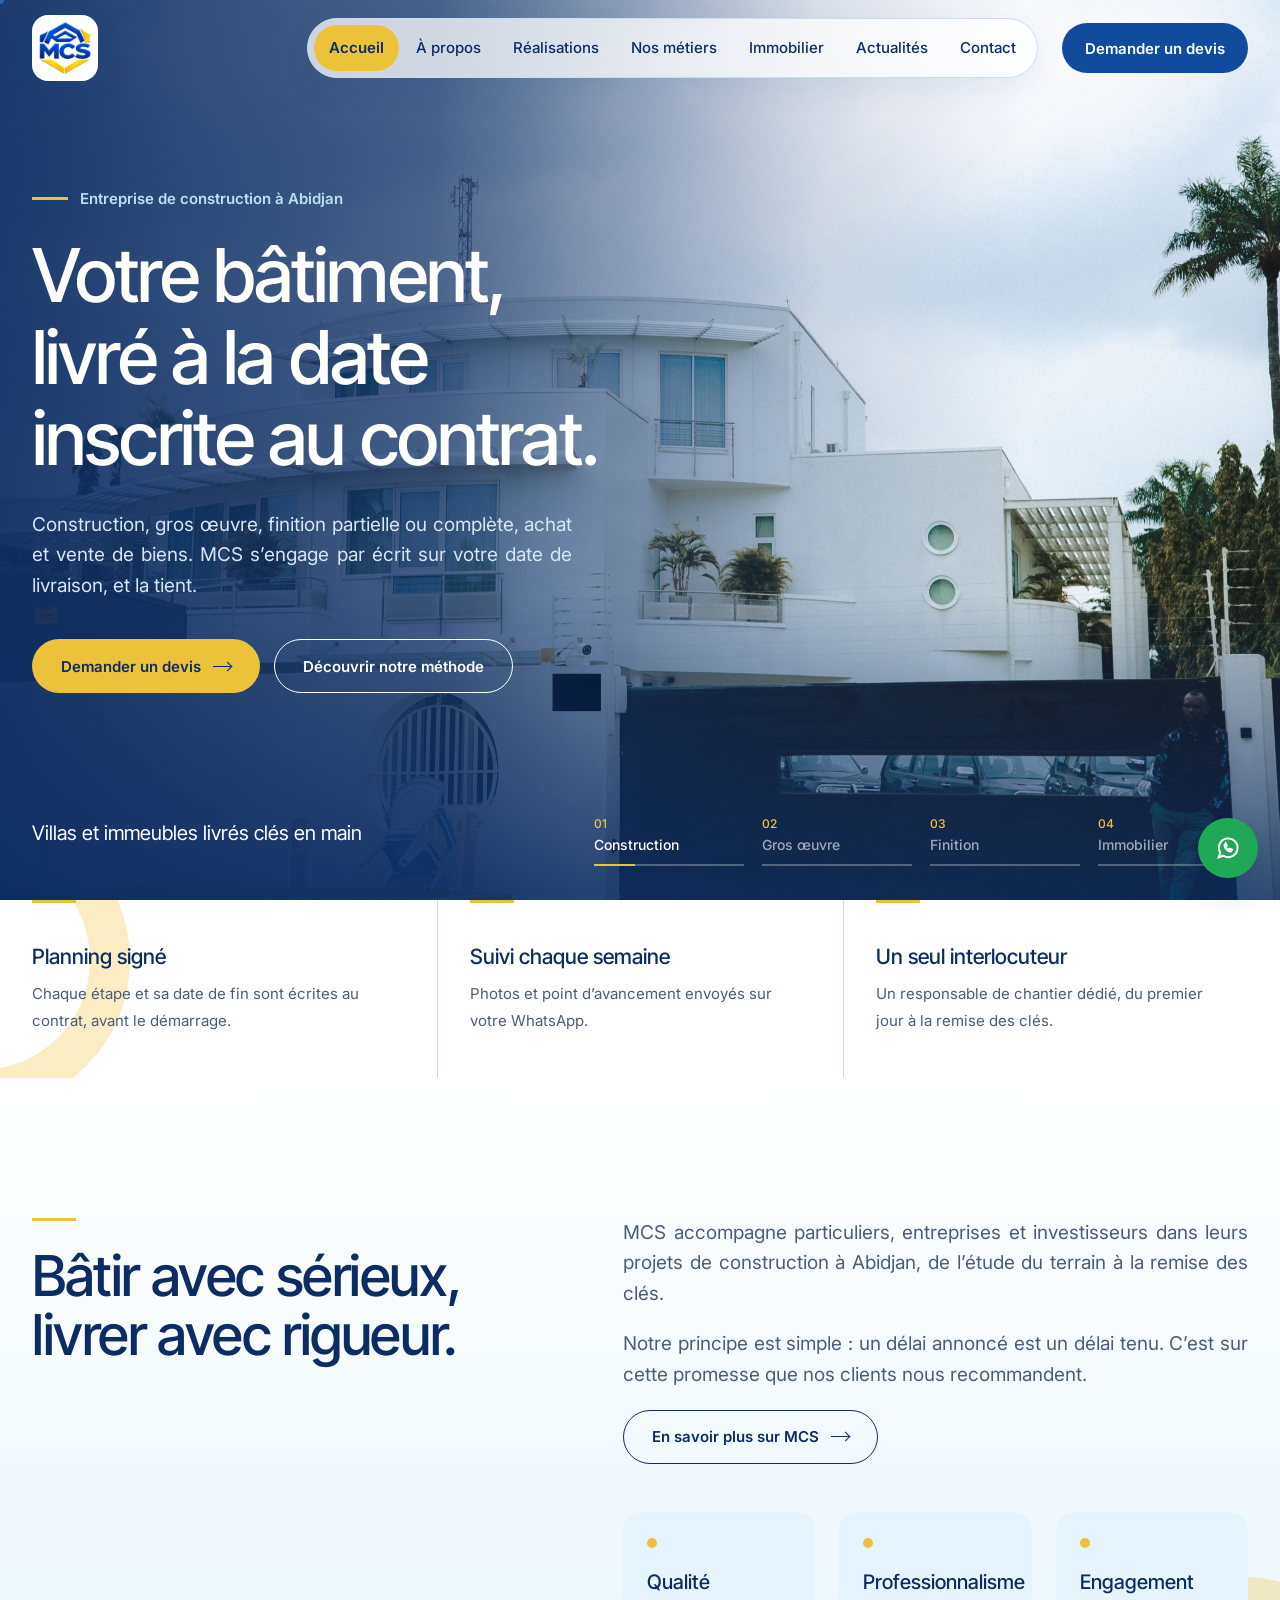
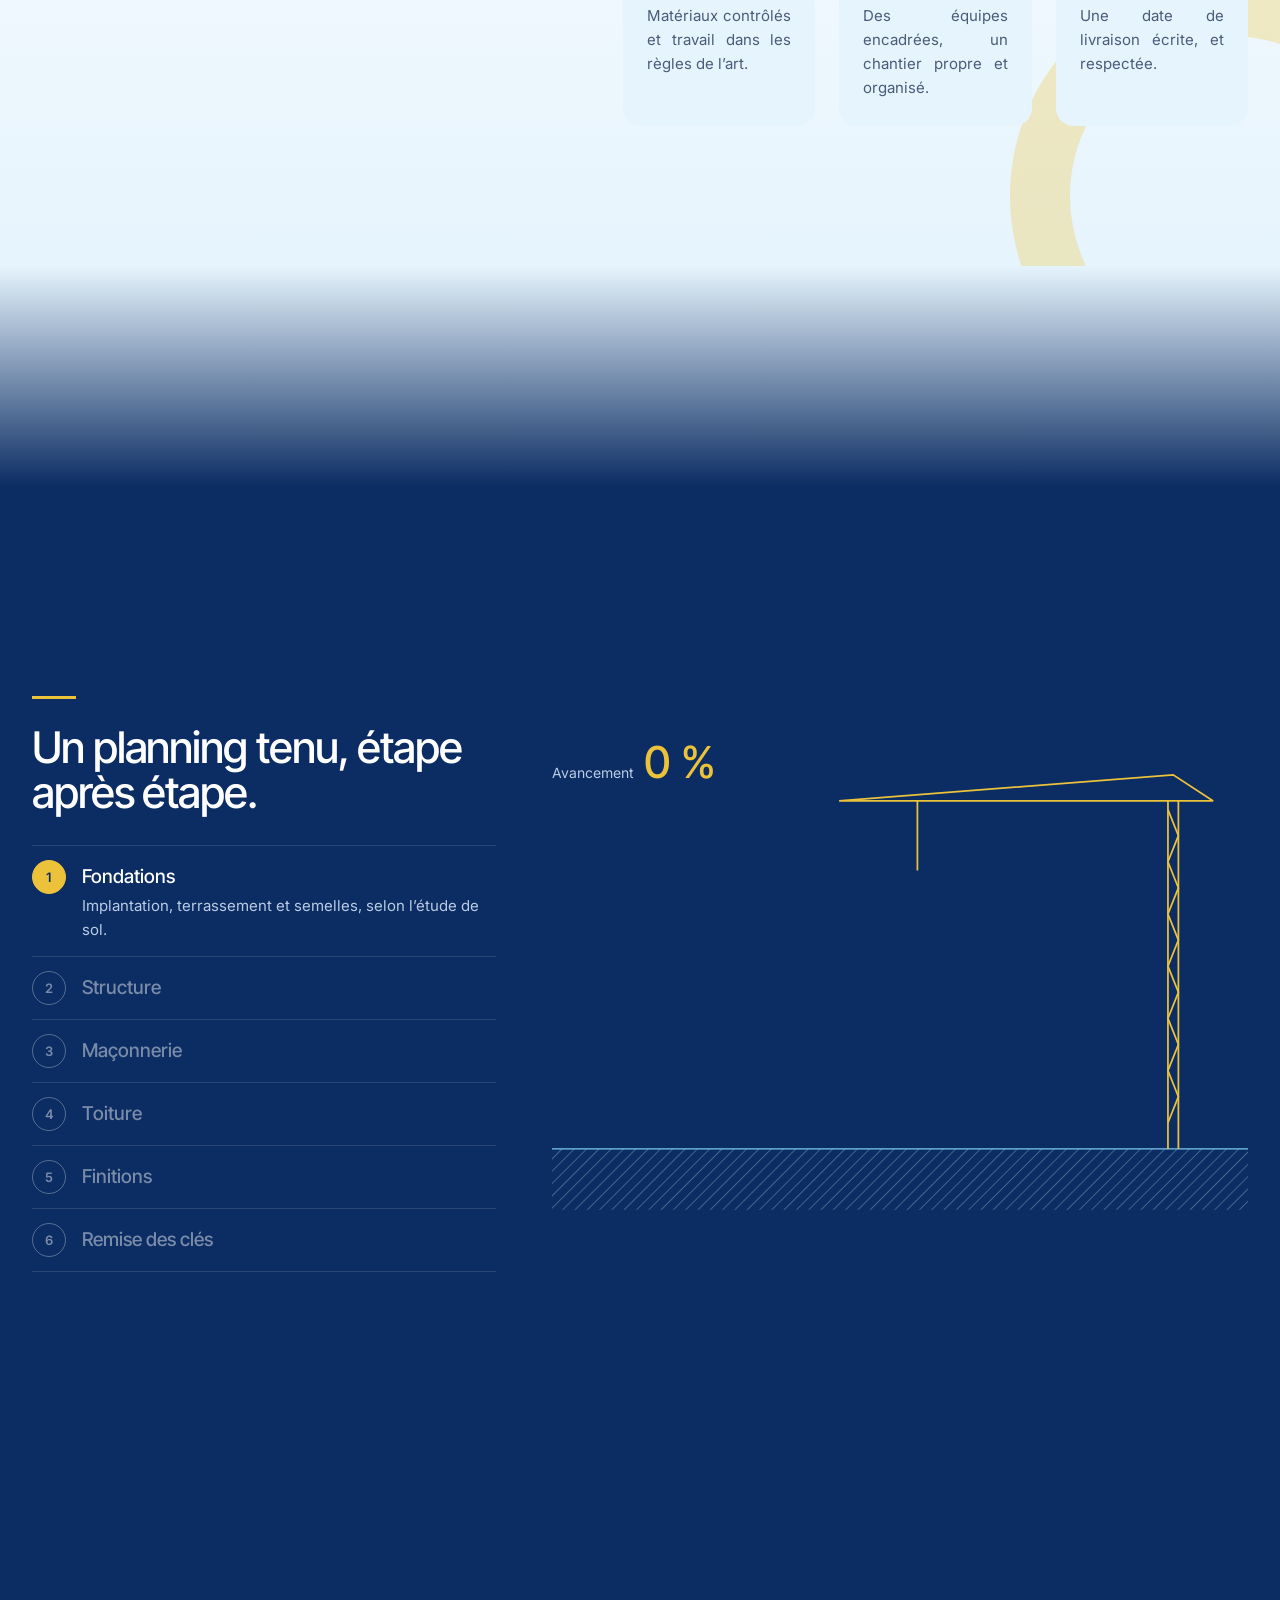
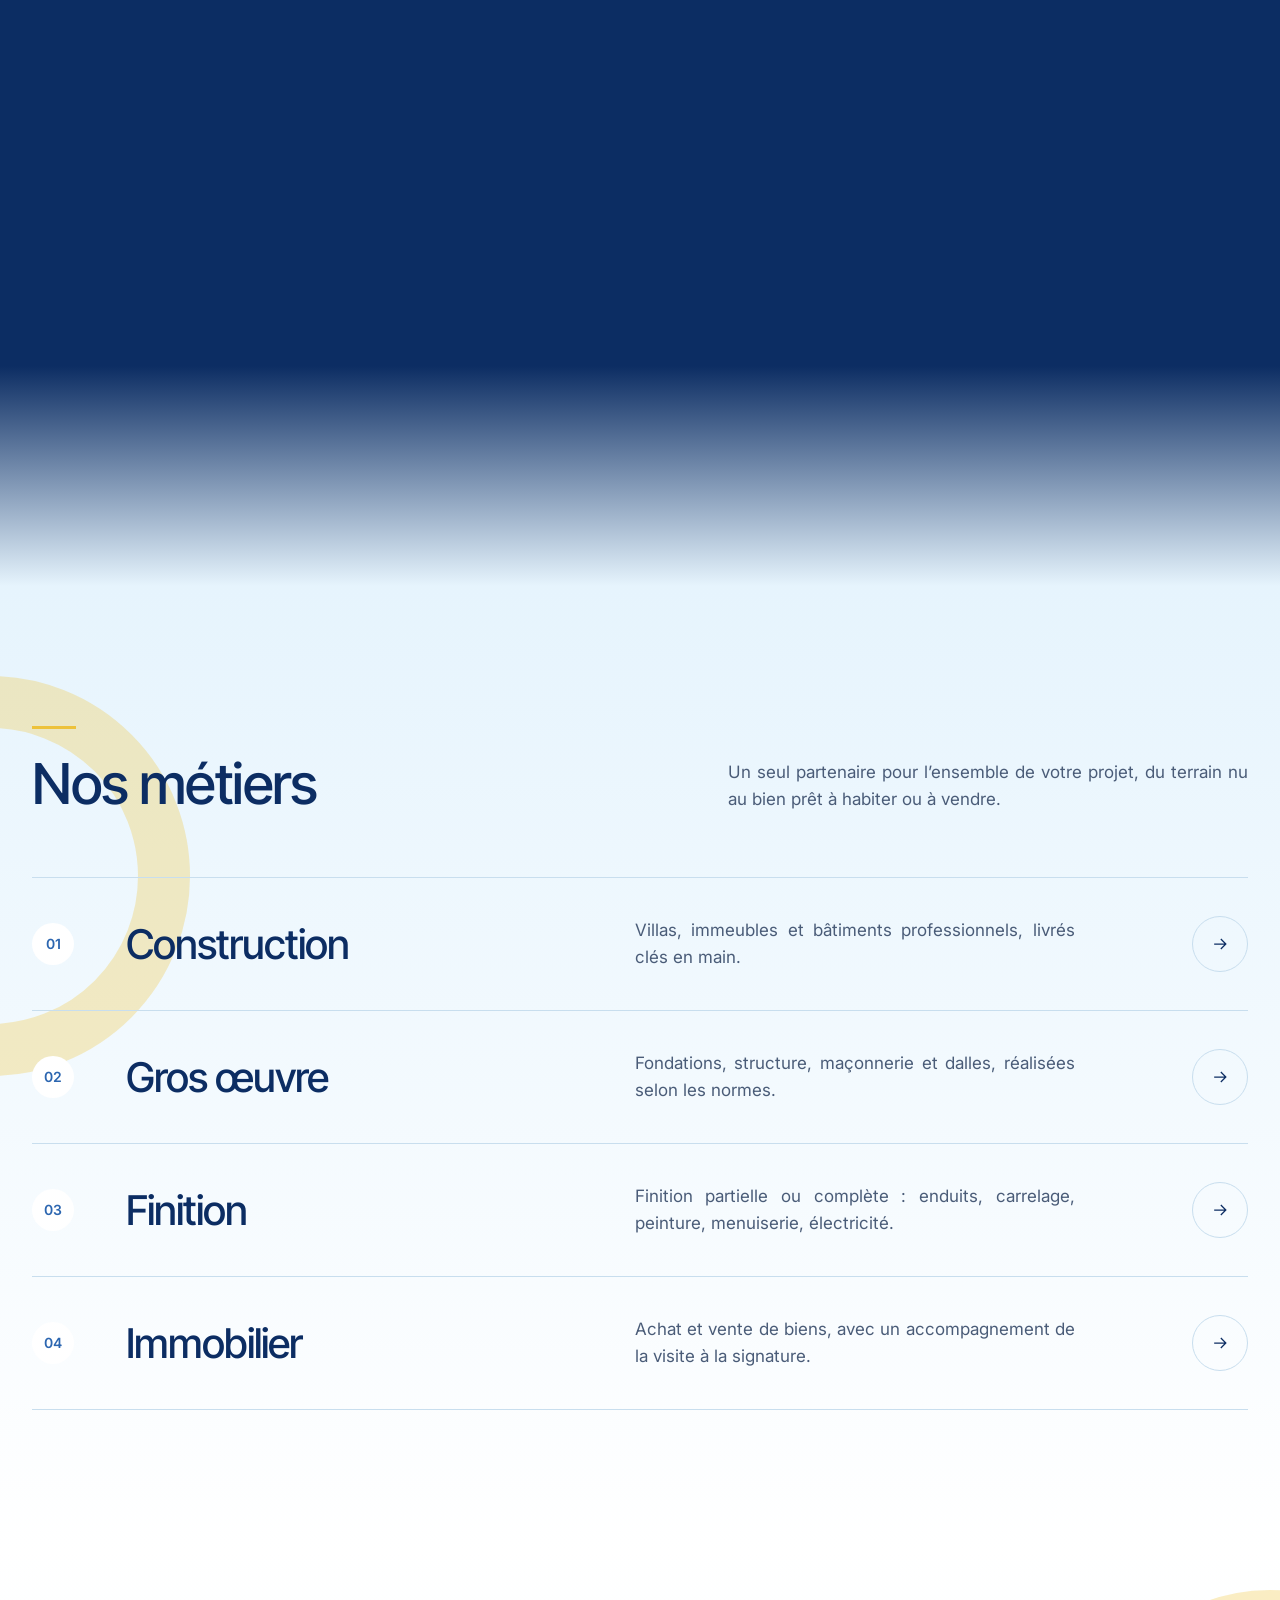
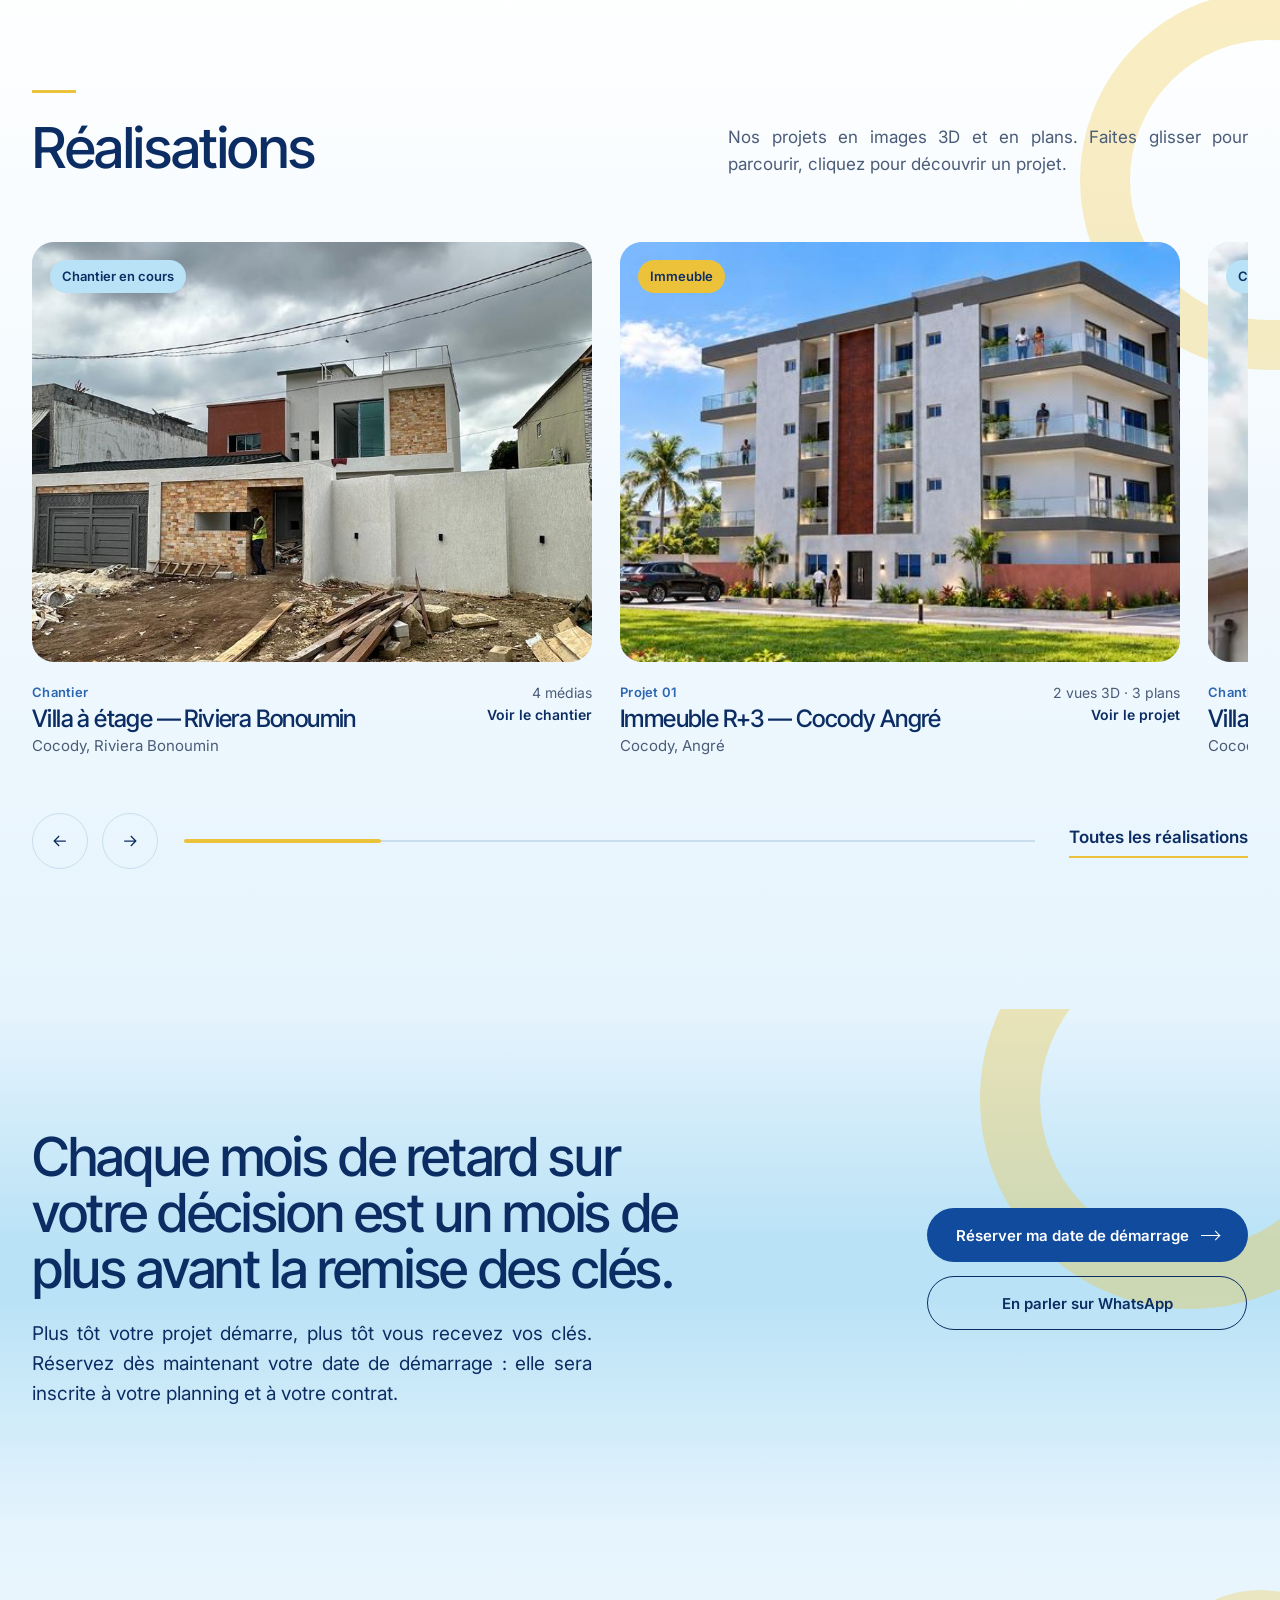
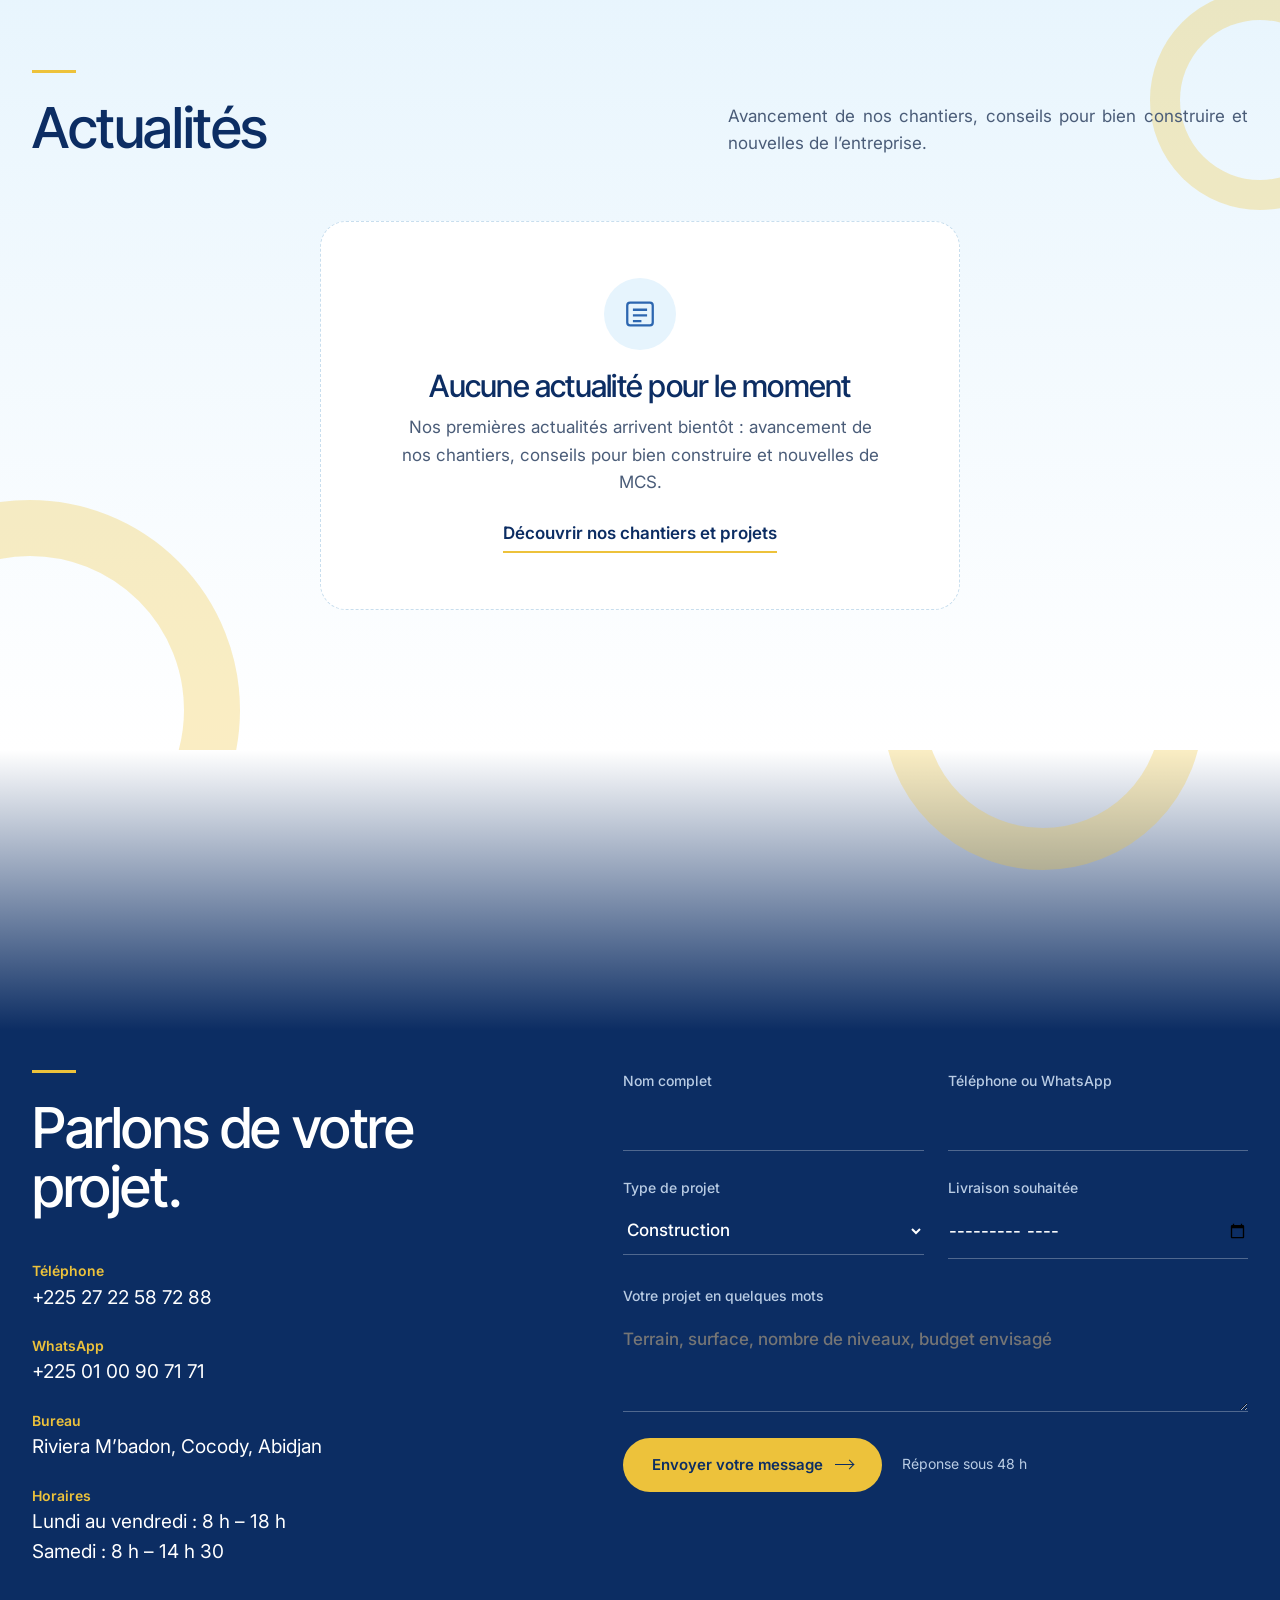
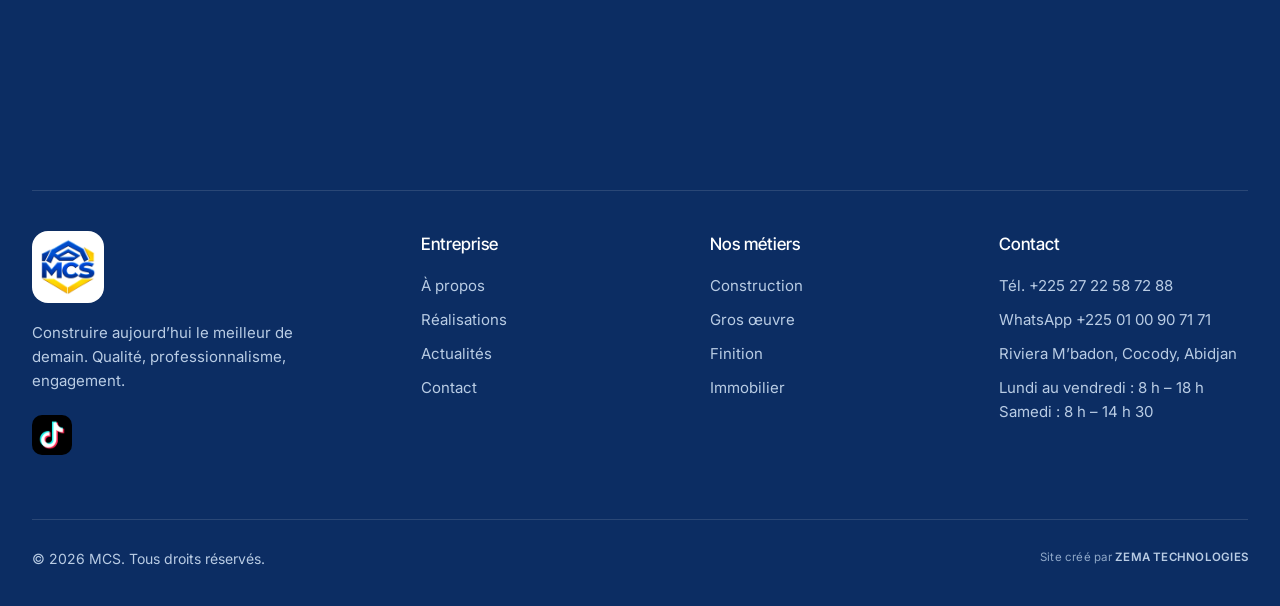
==== commit c6753f06: "Connexion à Supabase (contenus, demandes, statistiques, comptes)" ====
--- a/index.html
+++ b/index.html
@@ -280,6 +280,7 @@
 <a class="wa" data-lien="whatsapp" href="contact.html#formulaire" aria-label="Écrire à MCS sur WhatsApp" data-libelle="WhatsApp"><svg width="28" height="28" viewBox="0 0 24 24" fill="none" stroke="#fff" stroke-width="1.7" aria-hidden="true"><path d="M4 20l1.4-4A8 8 0 1 1 8 18.6z"/><path d="M9 9.5c0 3 2.5 5.5 5.5 5.5l1-1.5-2-1-1 1c-1-.5-2-1.5-2.5-2.5l1-1-1-2z"/></svg></a>
 
 <script src="assets/js/donnees.js"></script>
+<script src="assets/js/config.js"></script>
 <script src="assets/js/store.js"></script>
 <script src="assets/js/main.js"></script>
 </body>
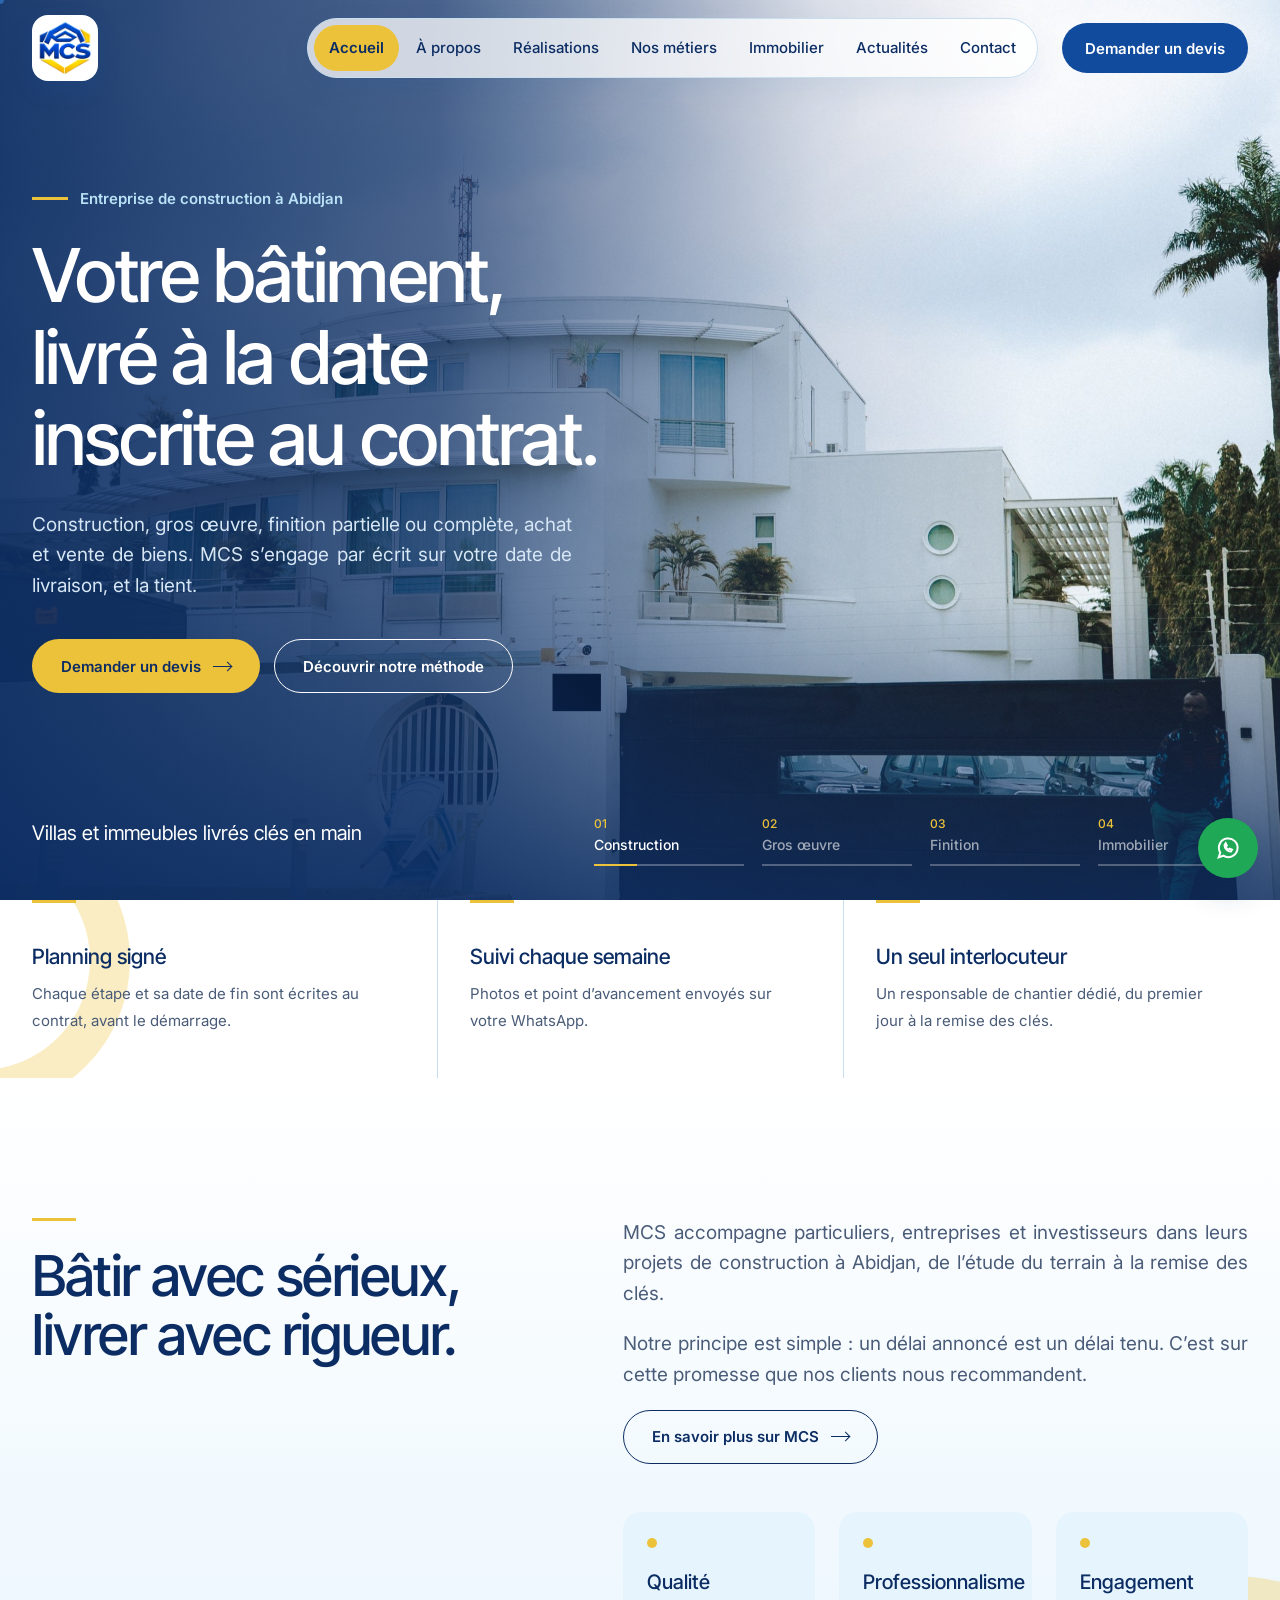
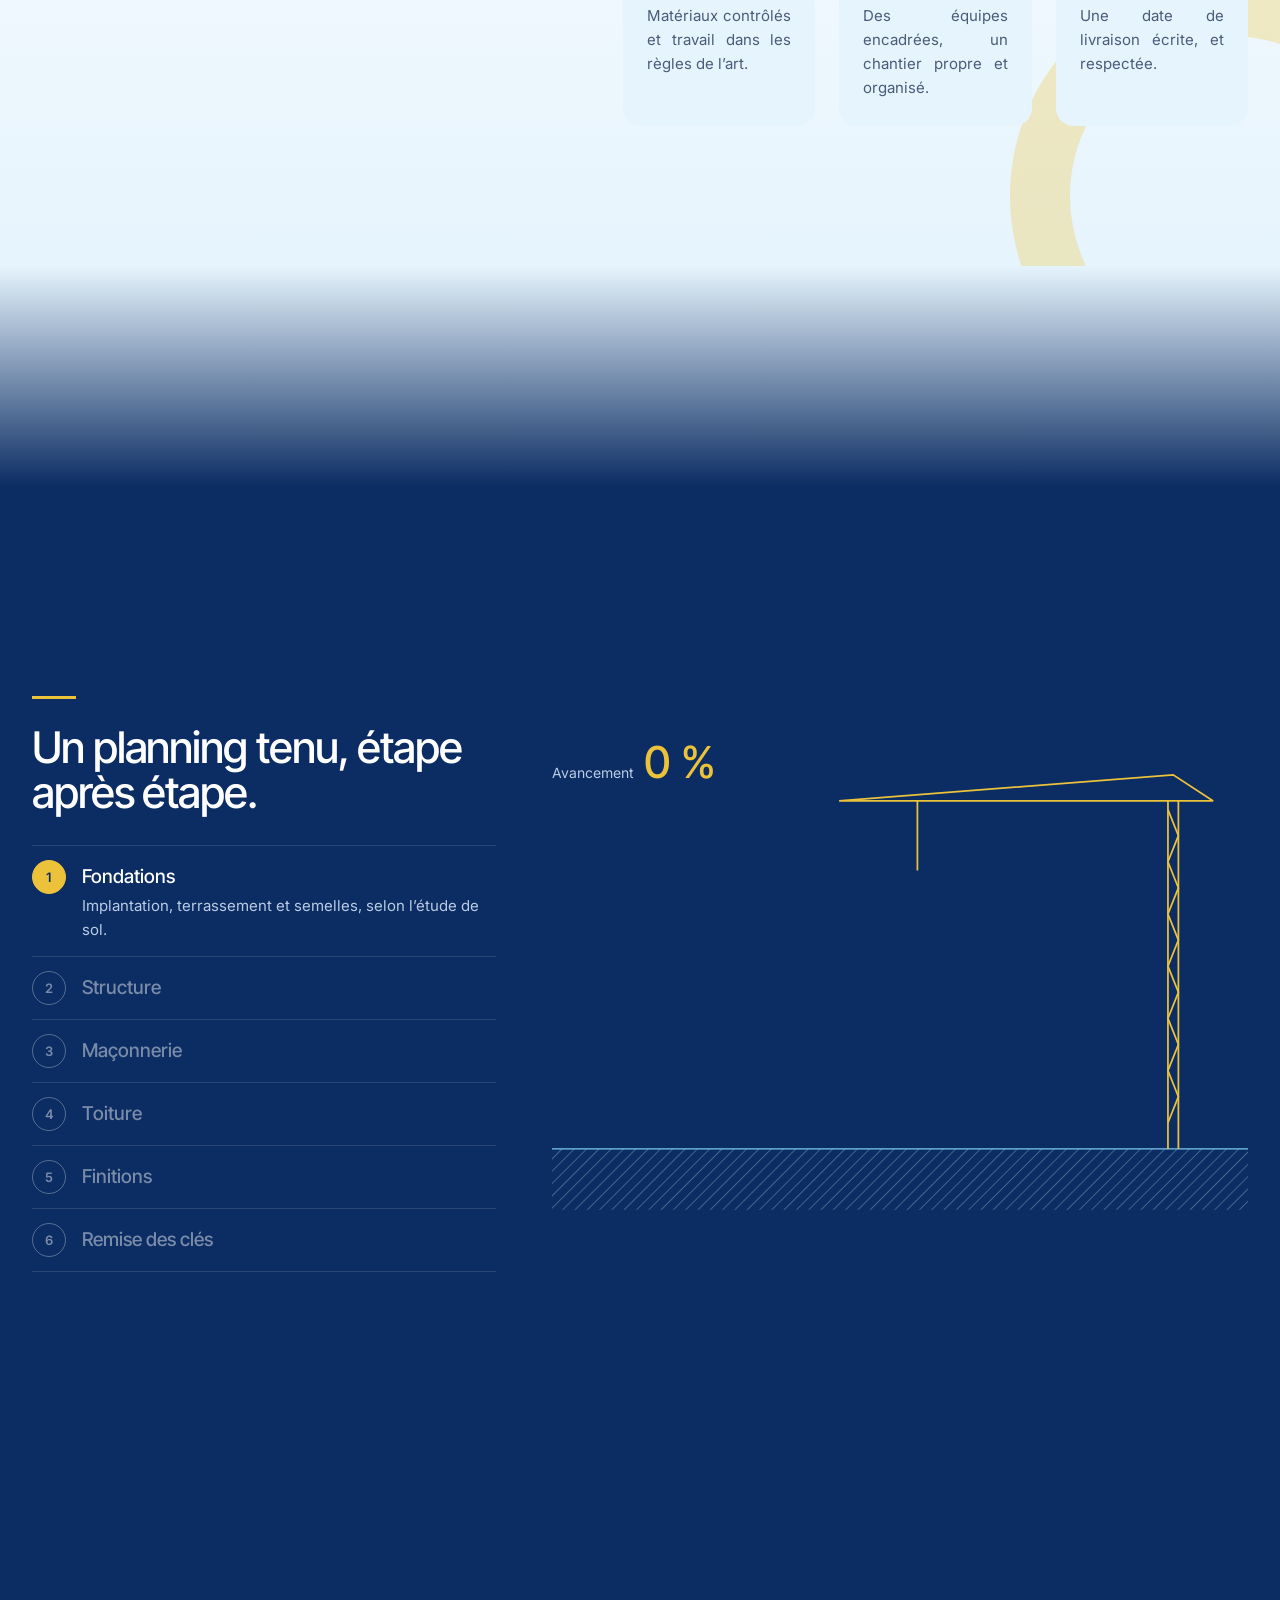
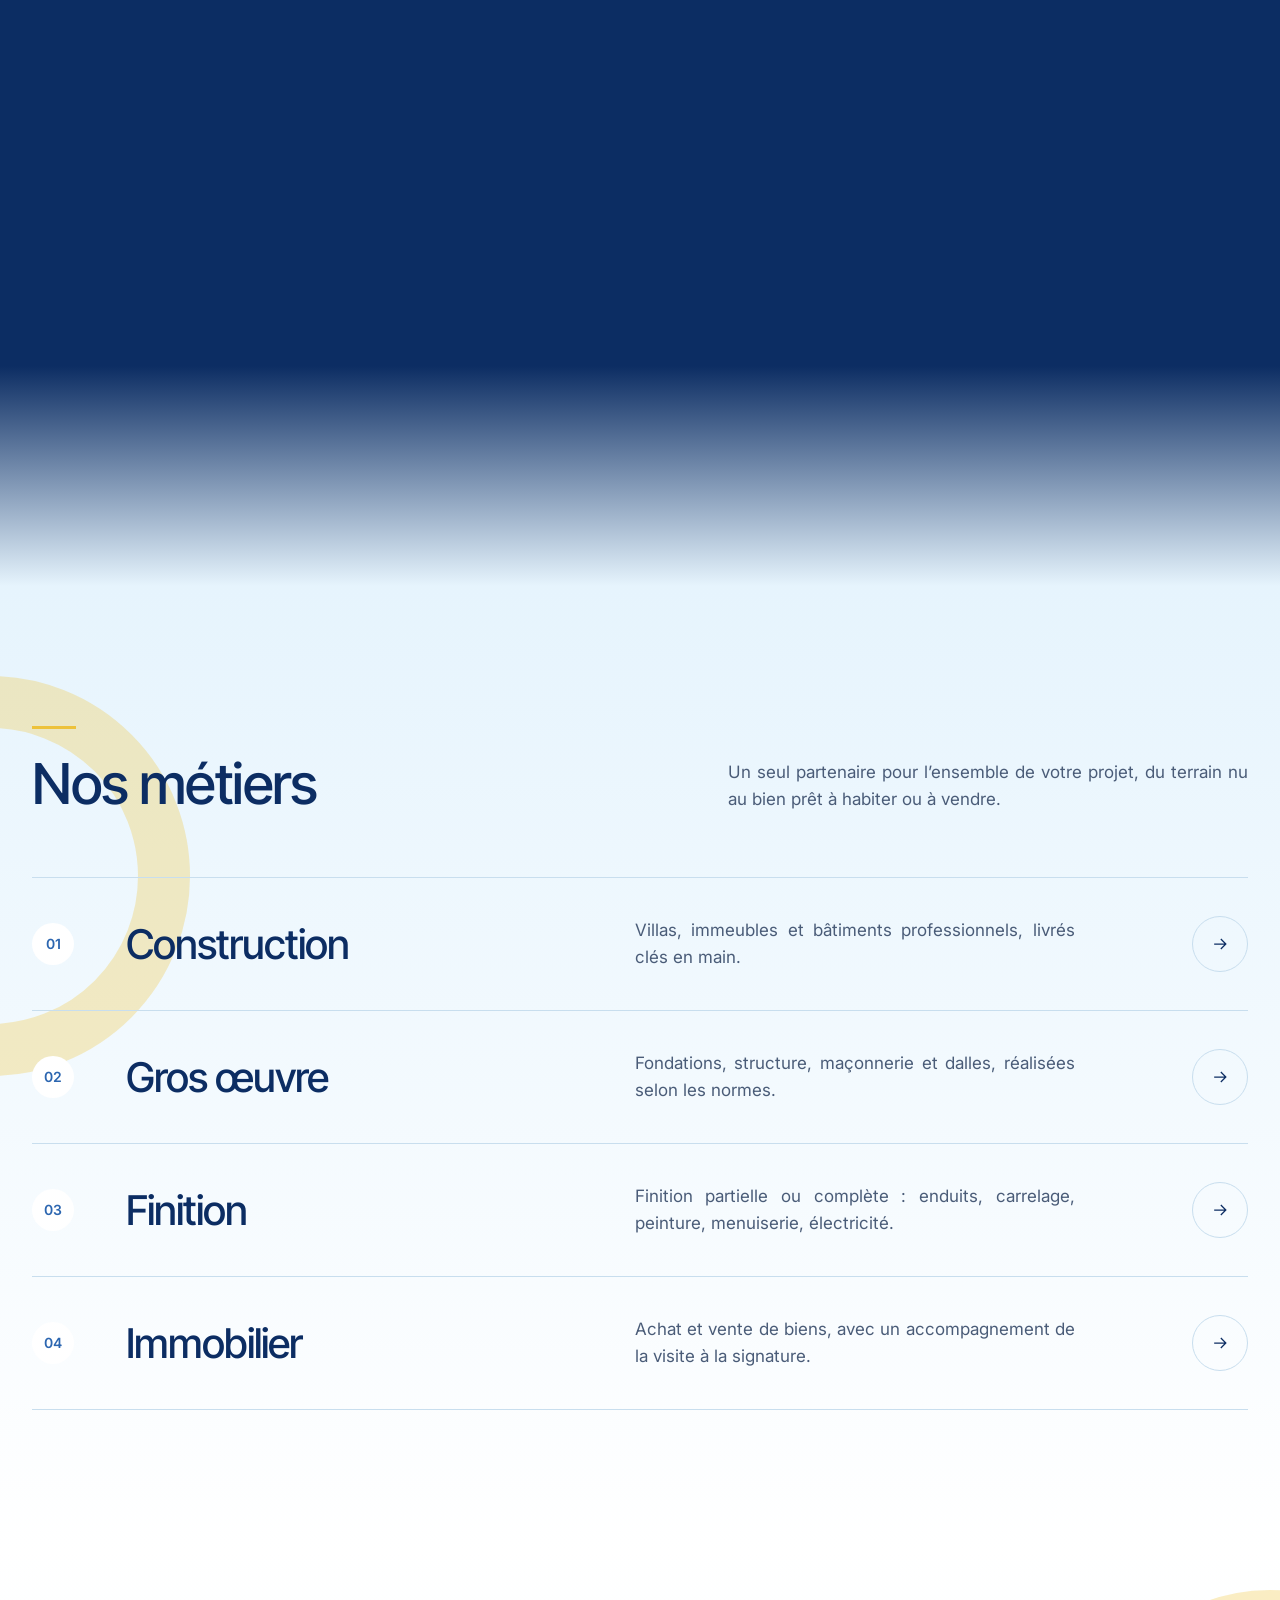
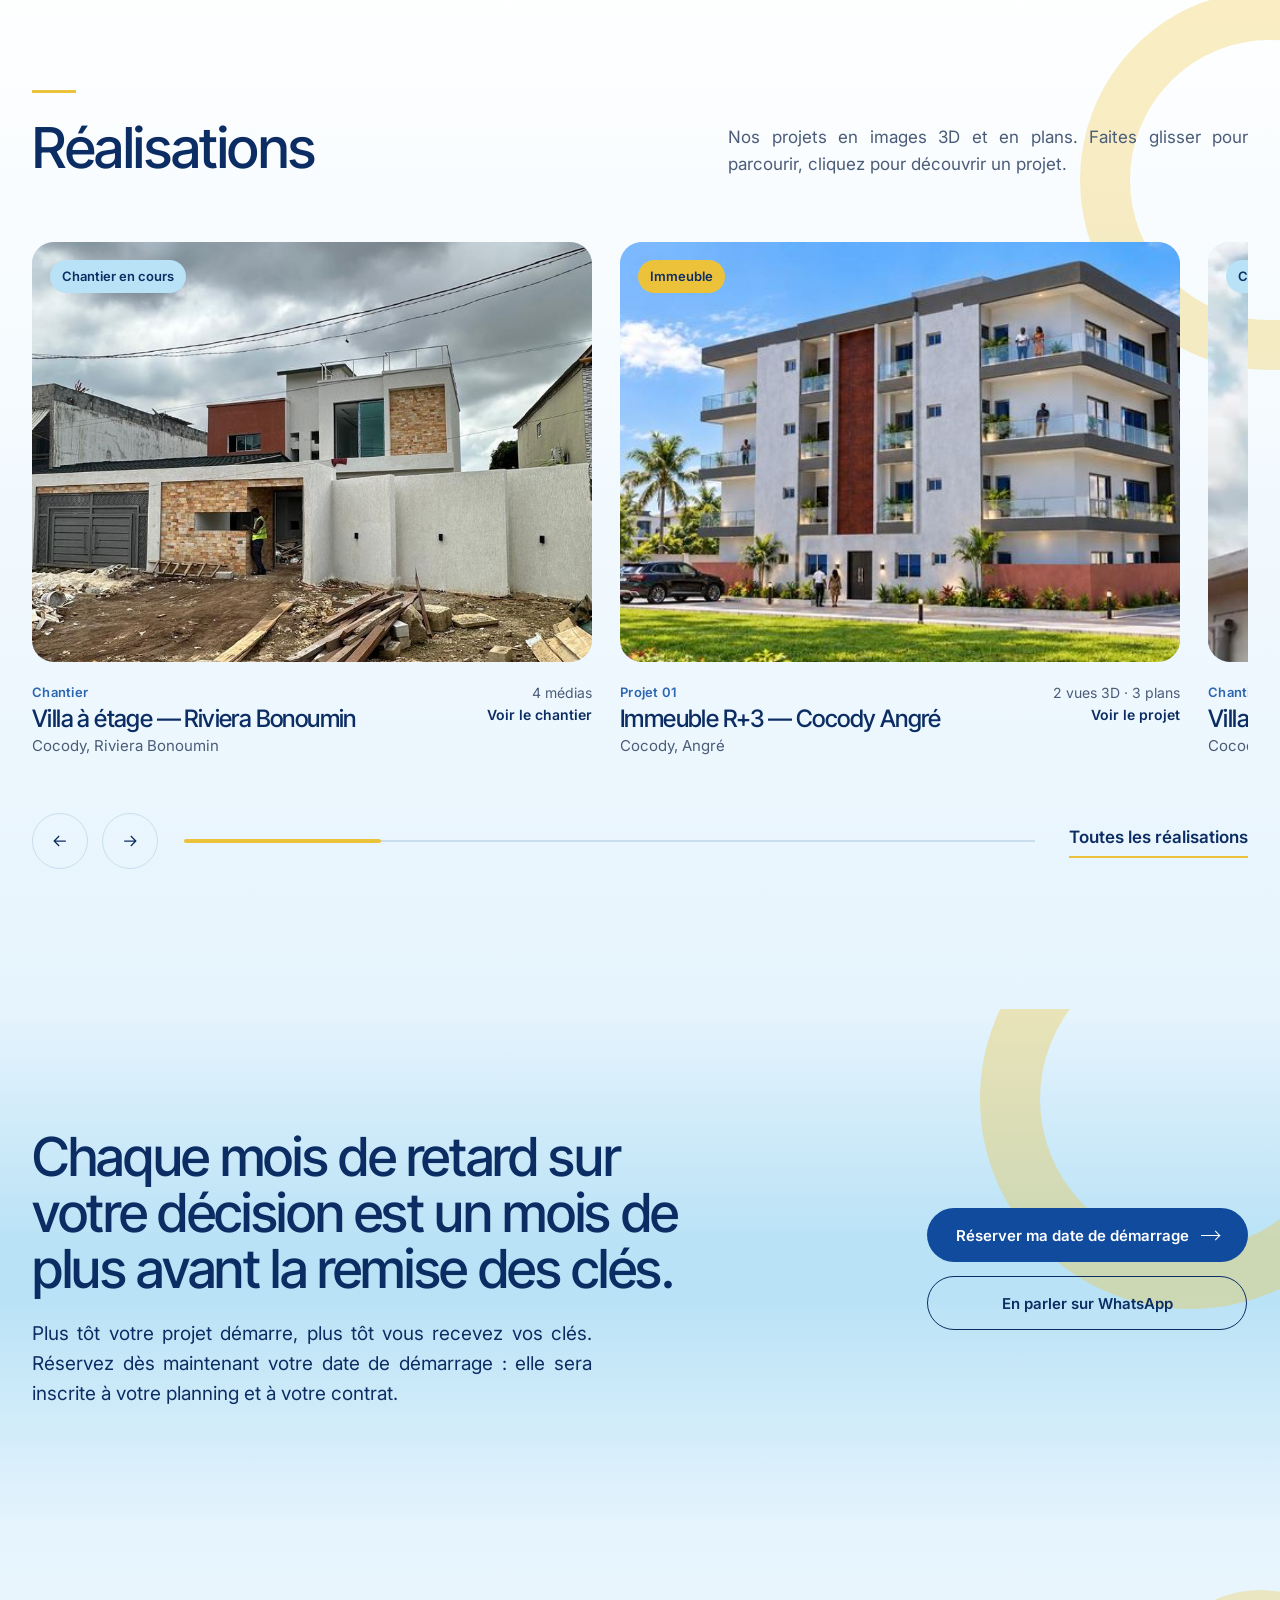
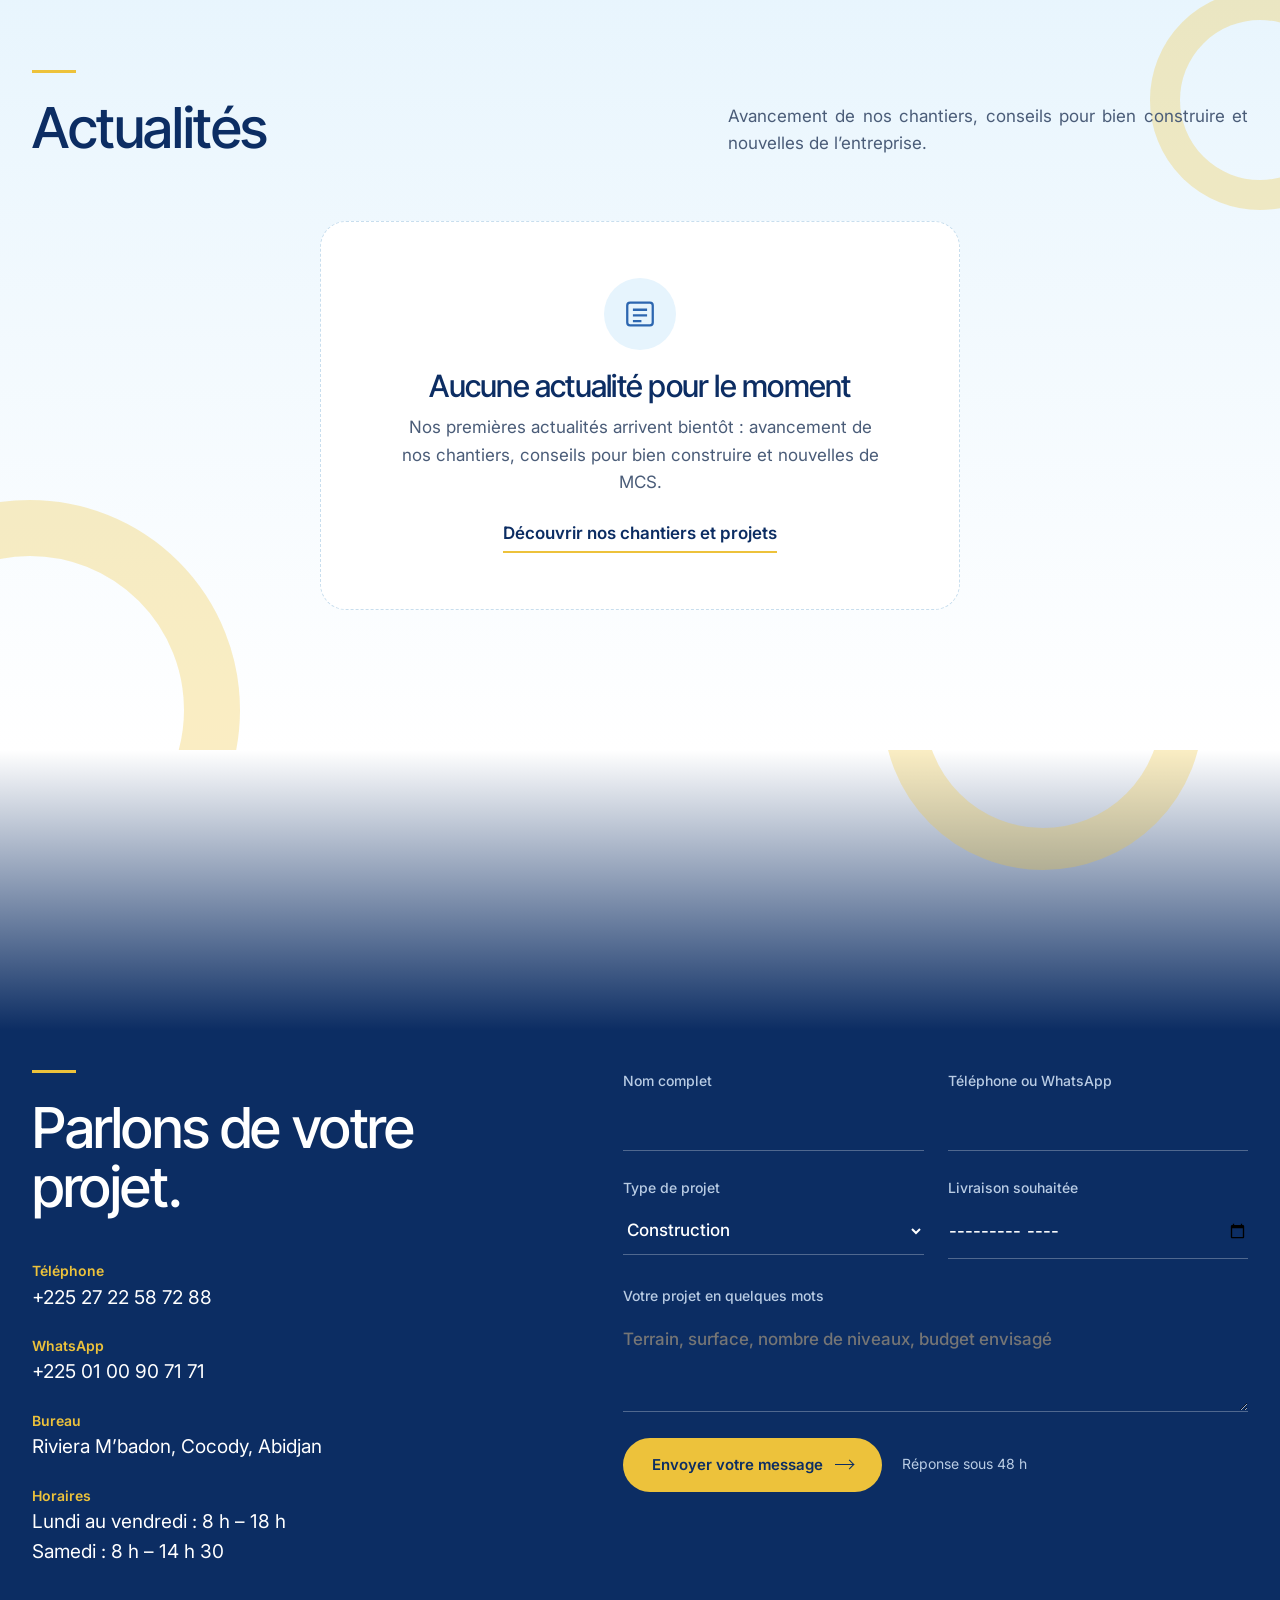
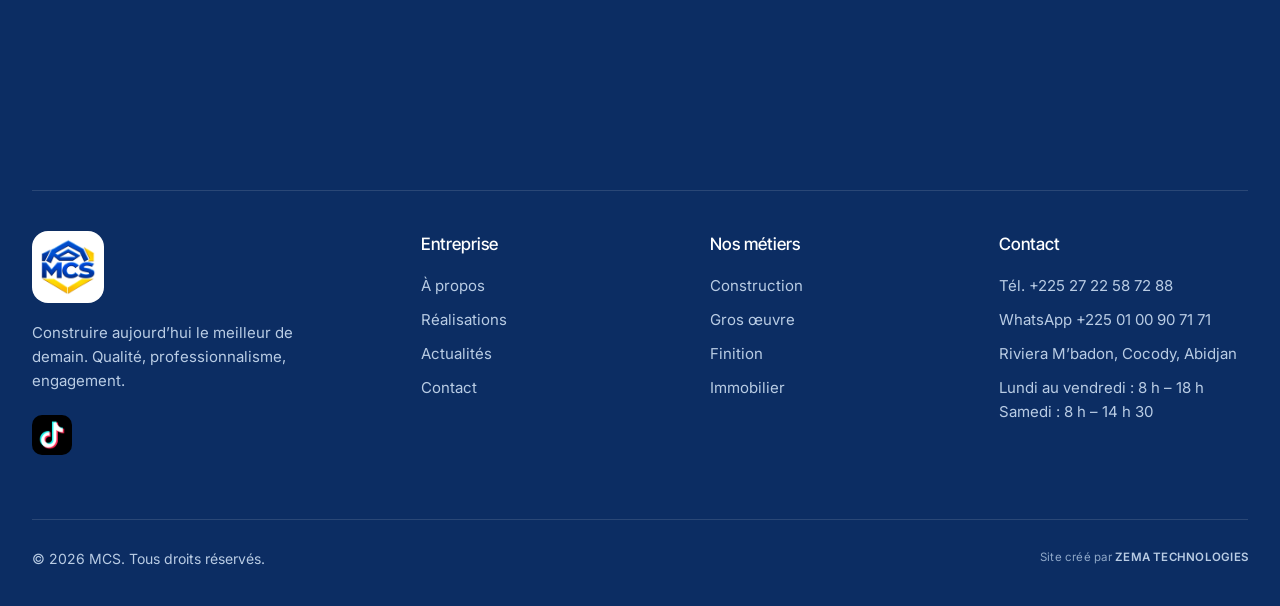
==== commit cb060861: "Connexion à Supabase (contenus, demandes, statistiques, comptes)" ====
--- a/index.html
+++ b/index.html
@@ -9,8 +9,12 @@
 <meta property="og:description" content="MCS construit, réalise le gros œuvre et les finitions de vos bâtiments à Abidjan, et vous accompagne dans l’achat ou la vente de biens. Une date de livraison écrite au contrat, et tenue.">
 <meta property="og:image" content="assets/img/logo-complet.jpg">
 <meta name="theme-color" content="#0C2D63">
-<link rel="icon" href="assets/img/favicon.png">
-<link rel="apple-touch-icon" href="assets/img/favicon.png">
+<link rel="icon" href="favicon.ico" sizes="any">
+<link rel="icon" type="image/png" sizes="32x32" href="assets/img/favicon-32.png">
+<link rel="icon" type="image/png" sizes="192x192" href="assets/img/icon-192.png">
+<link rel="apple-touch-icon" href="assets/img/apple-touch-icon.png">
+<link rel="manifest" href="site.webmanifest">
+<meta name="theme-color" content="#114B9D">
 <link rel="preconnect" href="https://fonts.googleapis.com">
 <link rel="preconnect" href="https://fonts.gstatic.com" crossorigin>
 <link href="https://fonts.googleapis.com/css2?family=Inter+Tight:wght@300;400;500;600;700&family=Inter:wght@400;500;600&display=swap" rel="stylesheet">
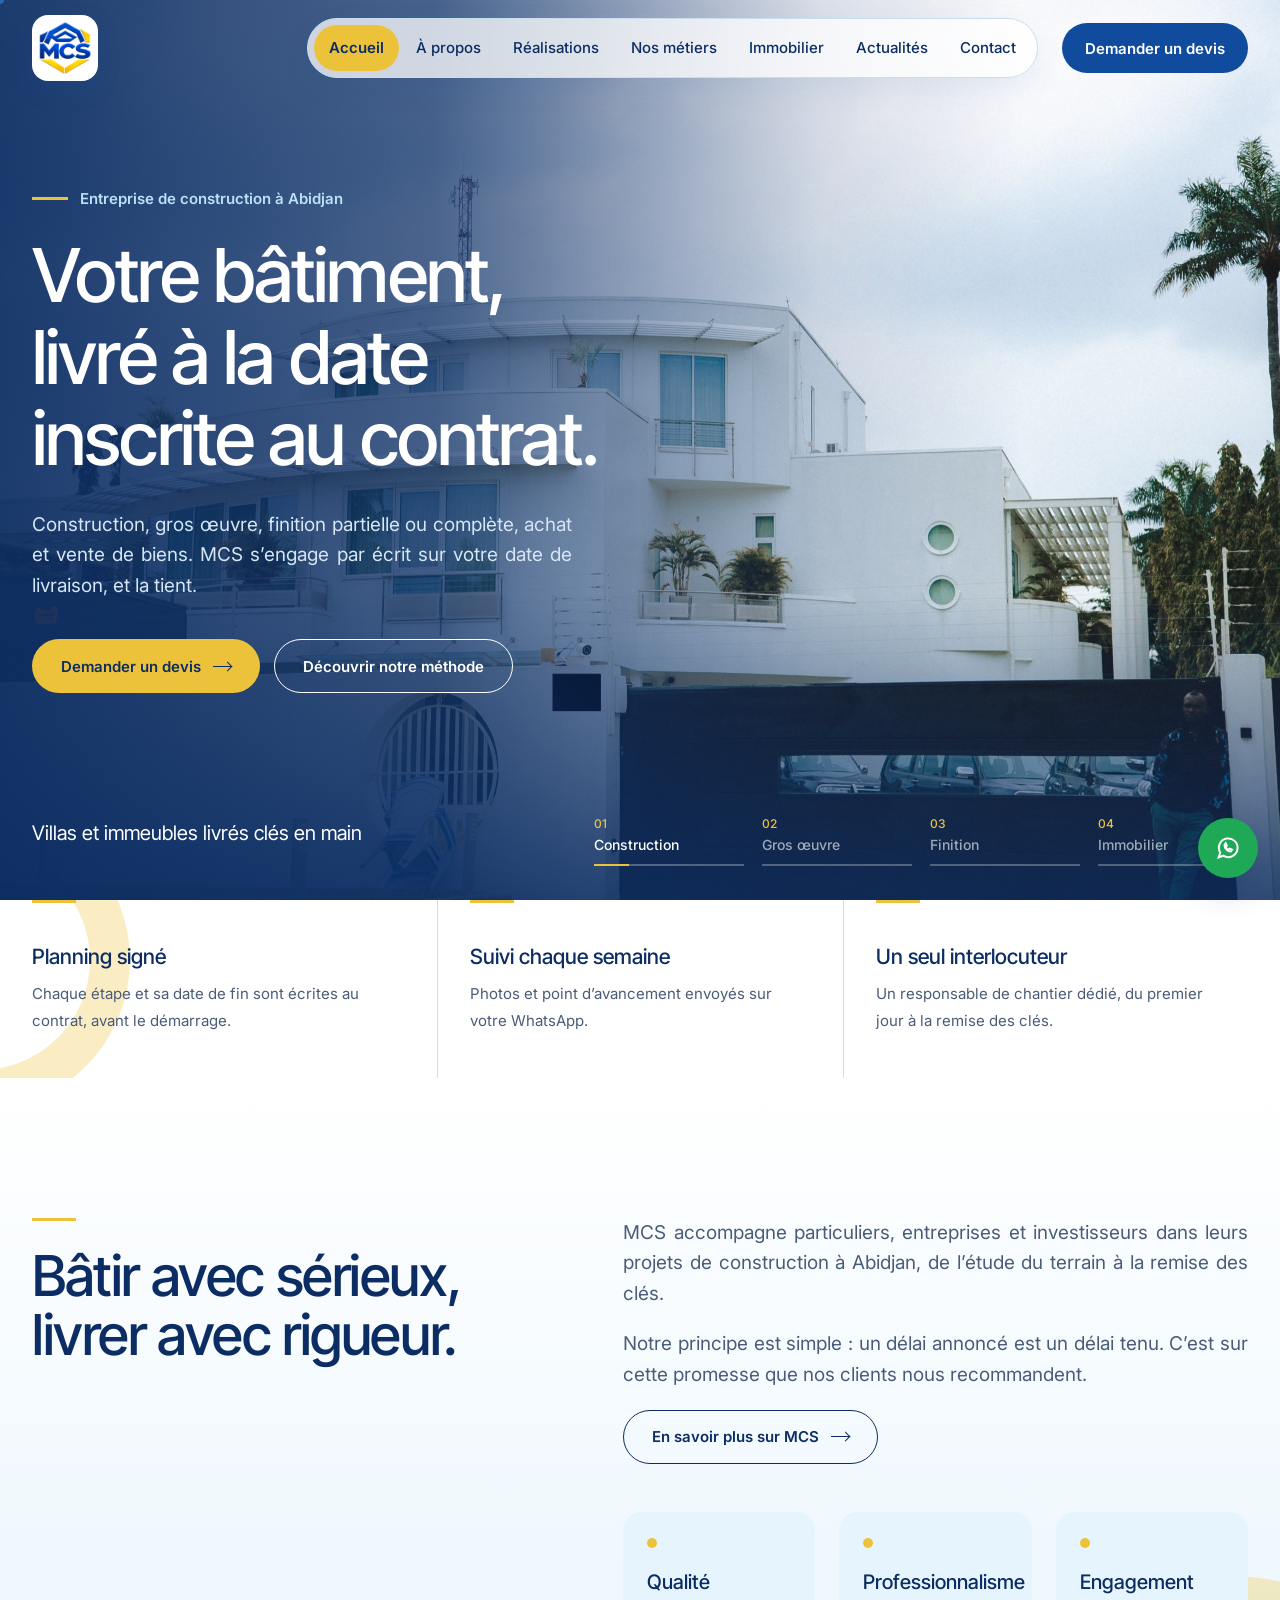
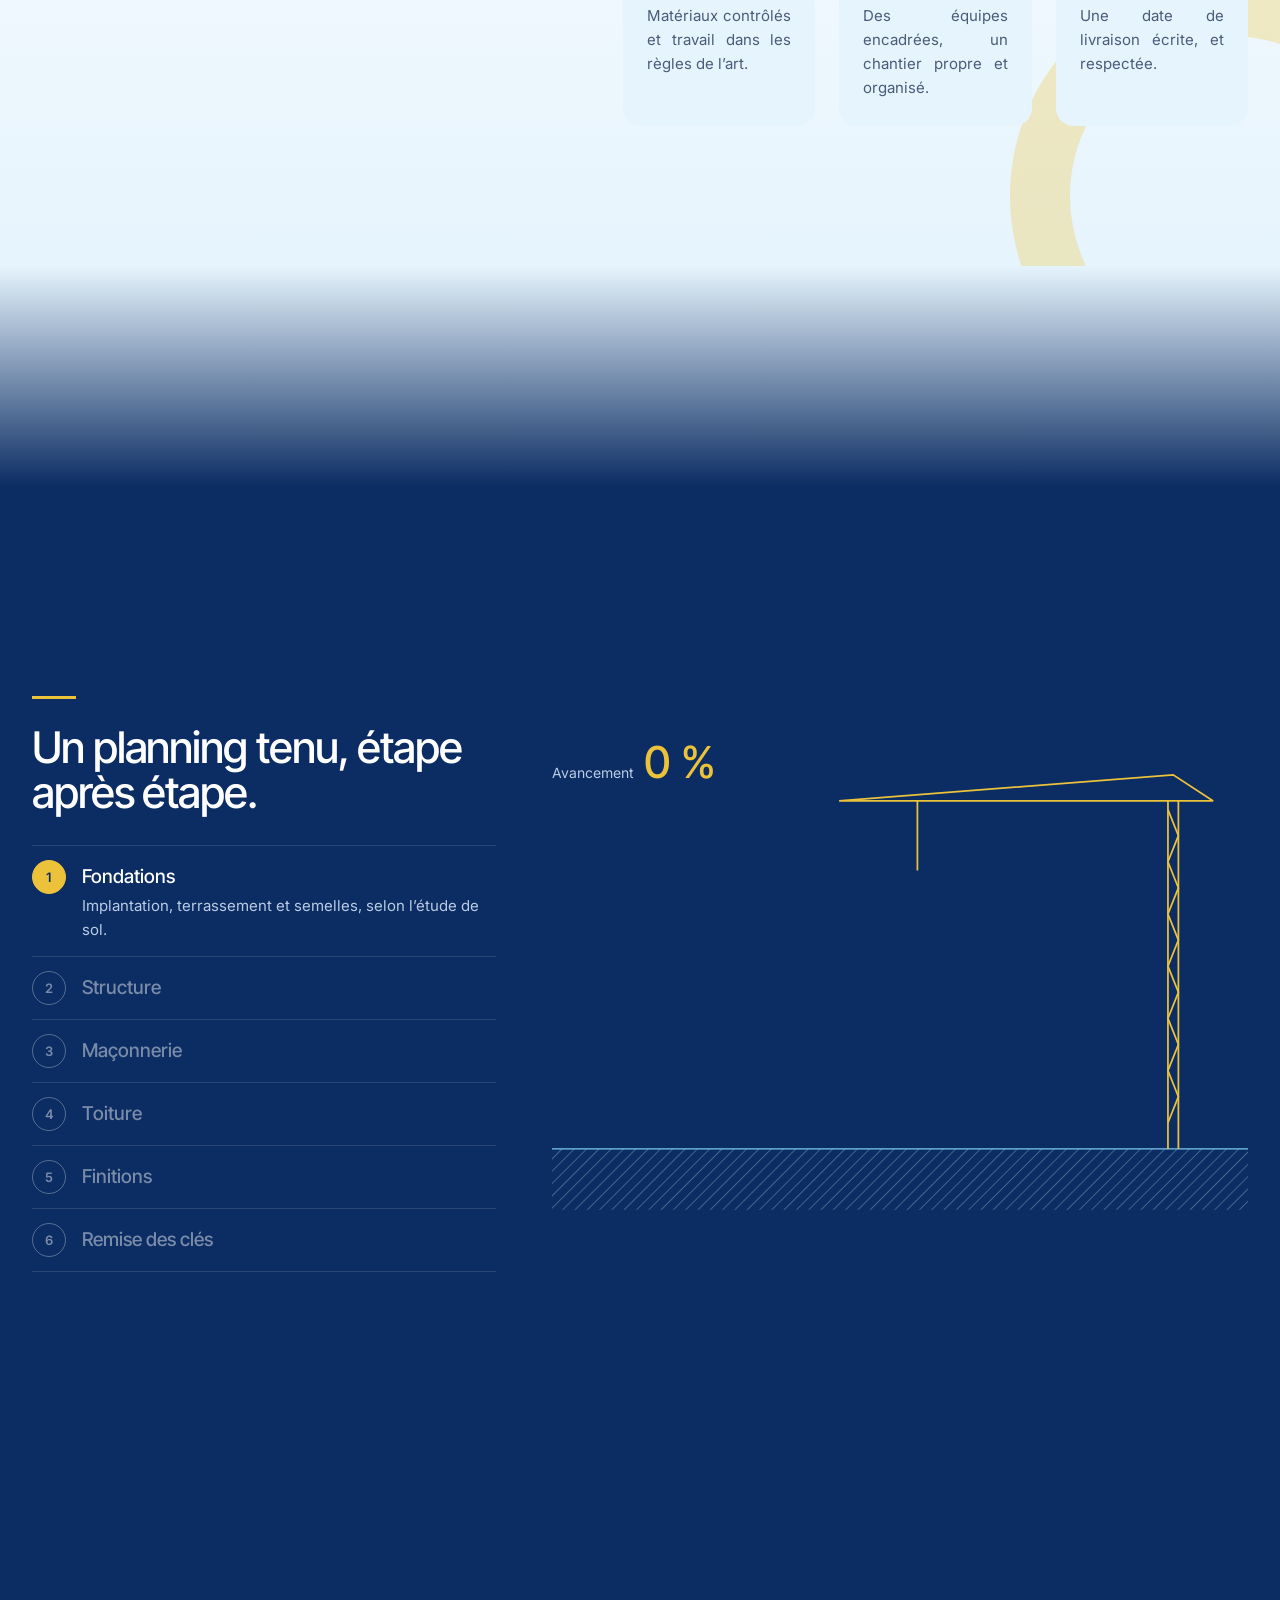
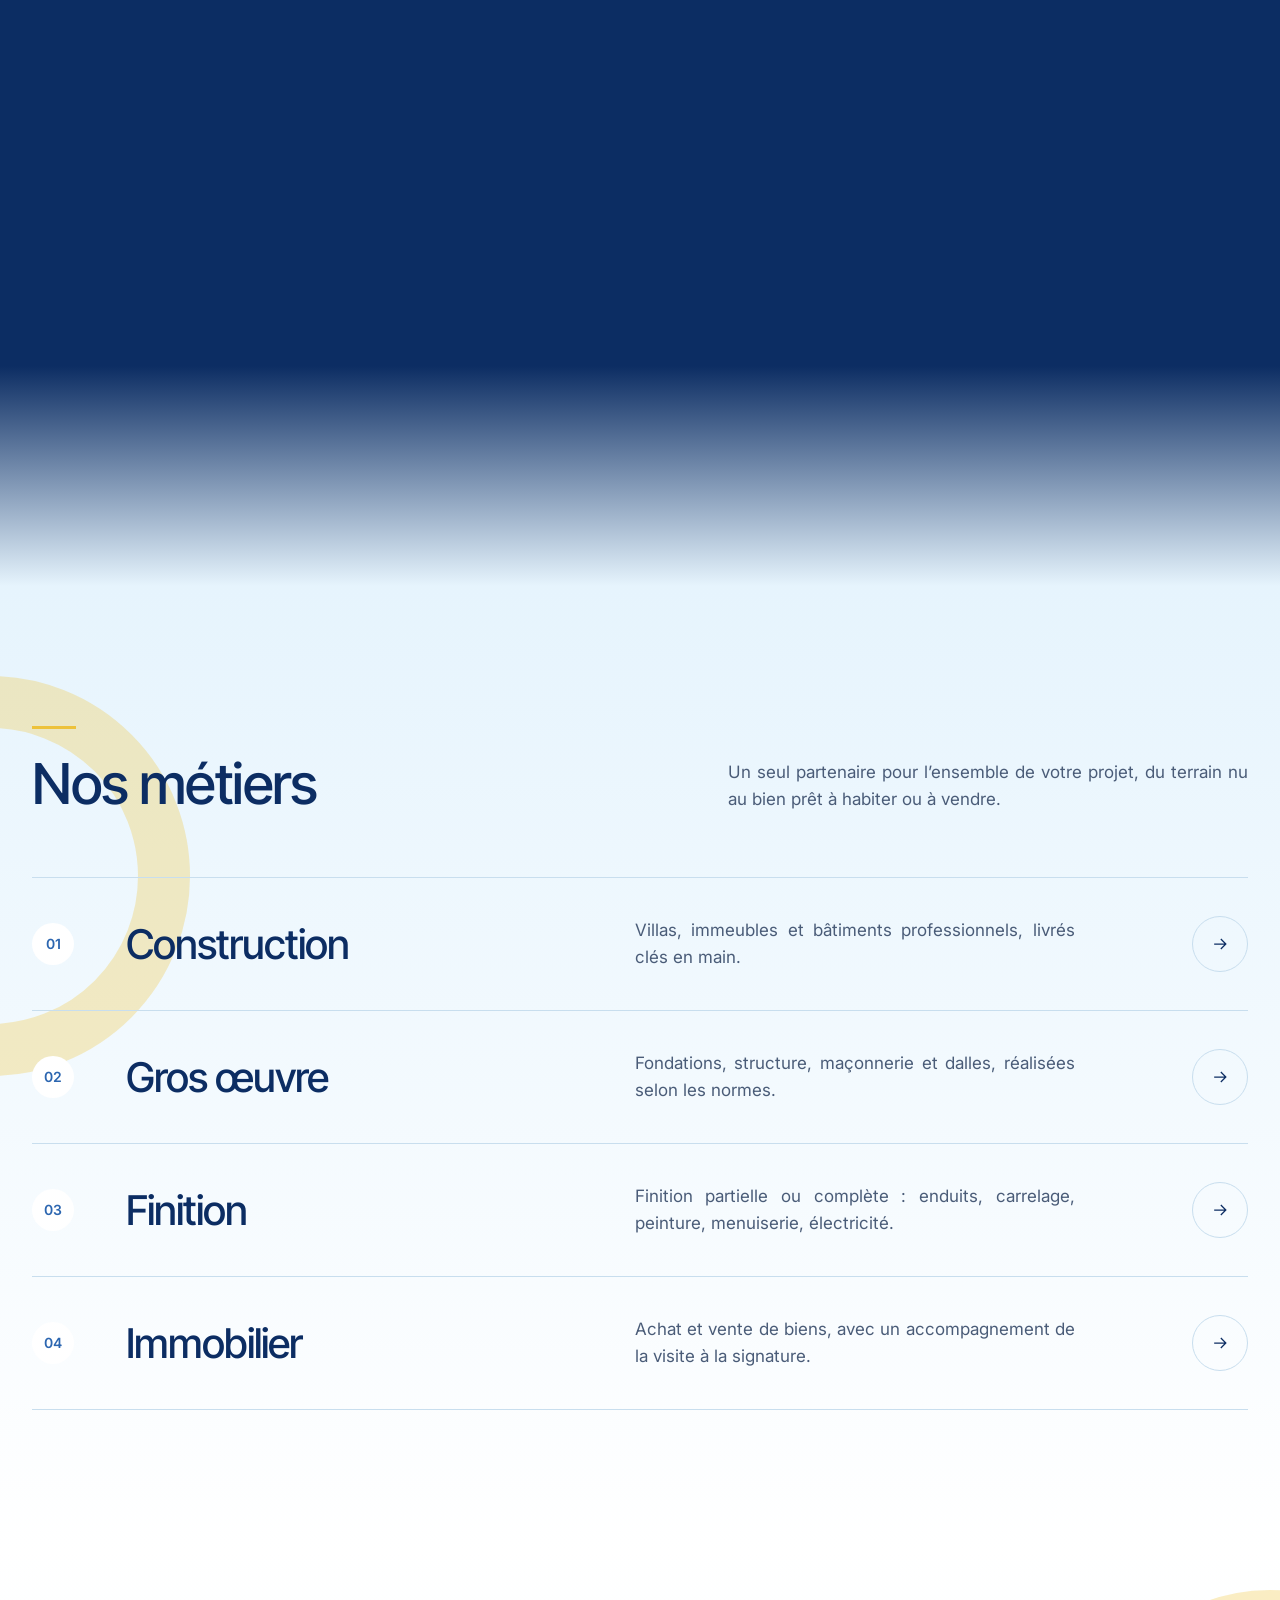
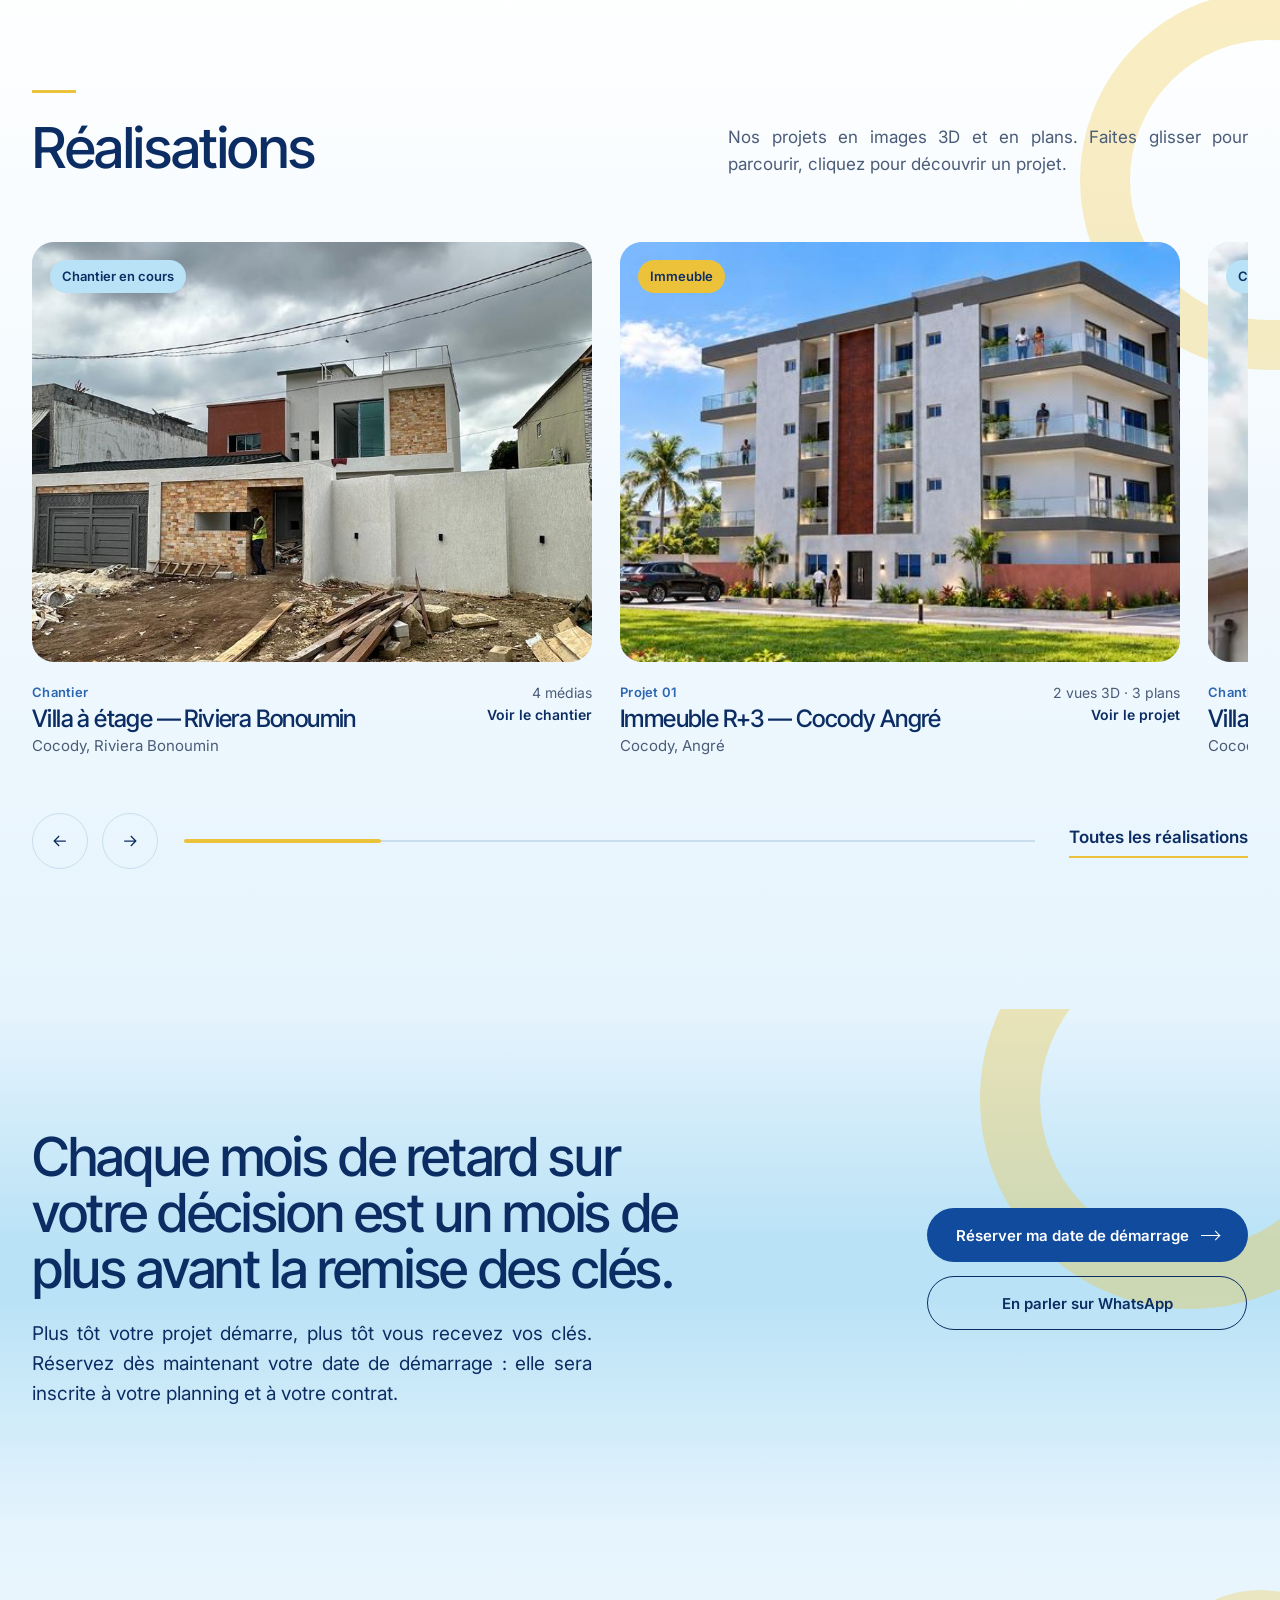
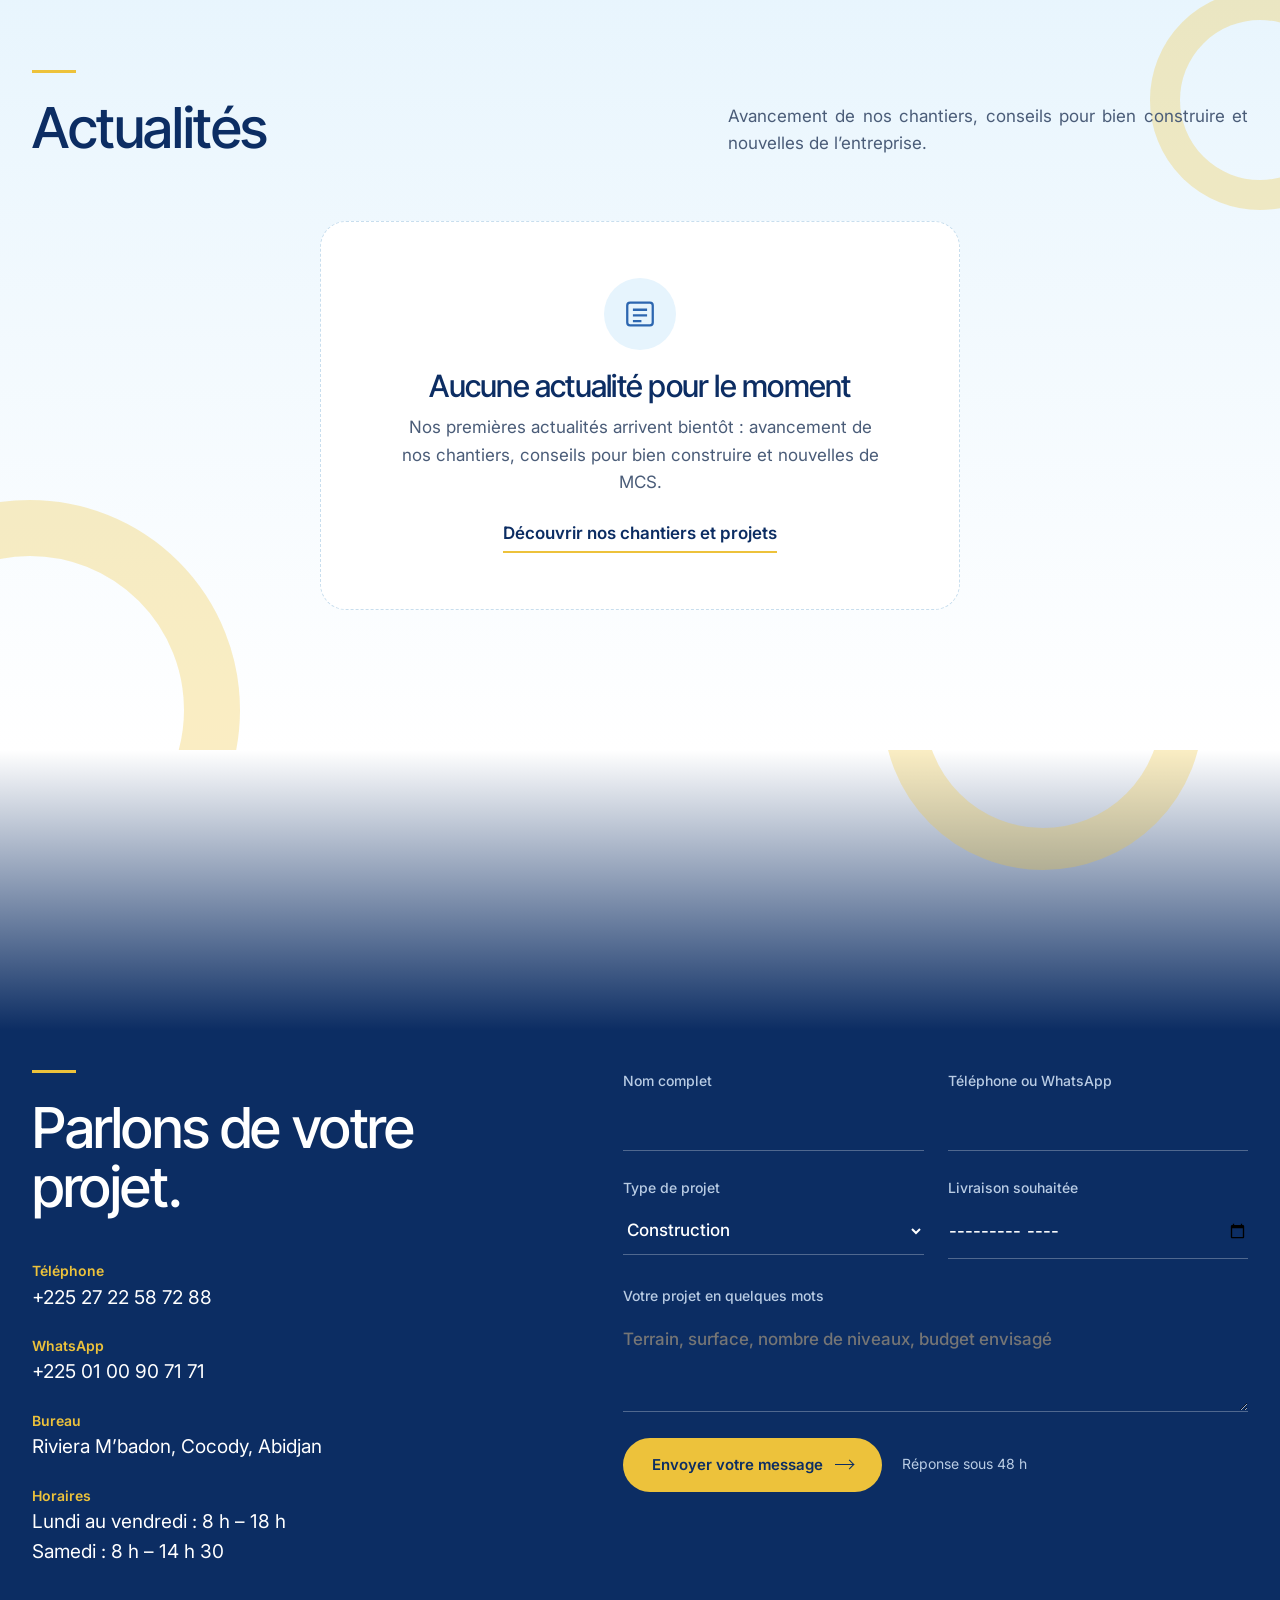
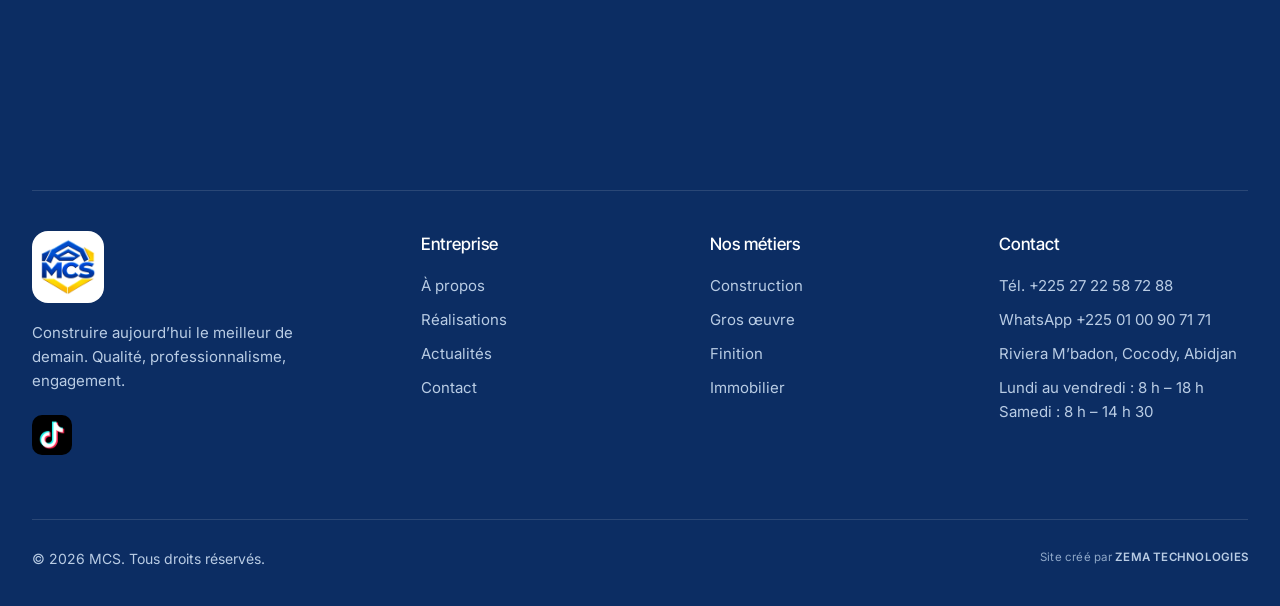
==== commit b21869f2: "Connexion à Supabase (contenus, demandes, statistiques, comptes)" ====
--- a/index.html
+++ b/index.html
@@ -18,7 +18,7 @@
 <link rel="preconnect" href="https://fonts.googleapis.com">
 <link rel="preconnect" href="https://fonts.gstatic.com" crossorigin>
 <link href="https://fonts.googleapis.com/css2?family=Inter+Tight:wght@300;400;500;600;700&family=Inter:wght@400;500;600&display=swap" rel="stylesheet">
-<link rel="stylesheet" href="assets/css/style.css">
+<link rel="stylesheet" href="assets/css/style.css?v=20261123">
 </head>
 <body class="charge" data-page="accueil">
 
--- a/assets/css/style.css
+++ b/assets/css/style.css
@@ -882,3 +882,155 @@
 .carte-metier{cursor:default}
 .carte-metier:hover{transform:none; box-shadow:none}
 .carte-metier .corps{padding-bottom:30px}
+
+/* =====================================================================
+   VERSION MOBILE (téléphones uniquement) : mise en page plus compacte
+   ===================================================================== */
+@media (max-width:700px){
+  body{font-size:15.5px; line-height:1.55}
+  html{scroll-padding-top:calc(env(safe-area-inset-top,0px) + 72px)}
+  .wrap{padding:0 18px}
+  .regle{margin-bottom:16px; width:36px}
+
+  /* en-tête */
+  .entete .wrap{height:72px}
+  .marque img,.entete .marque img{width:46px; height:46px; border-radius:12px}
+  .burger{width:46px; height:46px}
+  .burger::before{top:16px} .burger span{top:22px} .burger::after{top:28px} .burger span,.burger::before,.burger::after{left:14px; right:14px}
+  .tiroir{padding-top:calc(env(safe-area-inset-top,0px) + 92px)}
+  .tiroir a{font-size:24px; padding:10px 0}
+
+  /* accueil : bandeau principal (le texte ne passe plus sous le logo) */
+  .hero{height:auto; min-height:0; max-height:none}
+  .hero .contenu{height:auto; min-height:min(100svh, 760px); justify-content:flex-end; padding-top:calc(env(safe-area-inset-top,0px) + 96px); padding-bottom:70px}
+  .hero .lieu{font-size:12.5px; gap:10px; margin-bottom:14px} .hero .lieu i{width:26px}
+  .hero h1{font-size:clamp(30px,8.6vw,38px); line-height:1.06}
+  .hero .chapo{font-size:15.5px; margin-top:14px; line-height:1.5}
+  .hero .actions{margin-top:22px; gap:10px}
+  .hero .actions .btn{min-height:48px; padding:0 22px; font-size:14.5px}
+  .hero .bas{bottom:22px}
+  .wa{width:52px; height:52px; right:16px; bottom:calc(16px + env(safe-area-inset-bottom,0px))}
+
+  /* sections : espacements réduits */
+  .bloc{padding:56px 0}
+  .bloc-s{padding:52px 0}
+  .fondu{height:64px}
+  .entete-section{gap:12px; margin-bottom:28px}
+  .entete-section h2,.apropos h2,.contact h2,.deux-col h2,.h2,.faq-grille h2,.decision h2{font-size:clamp(26px,7.4vw,32px); line-height:1.1}
+  .entete-section p,.deux-col .texte p,.apropos .texte p{font-size:15.5px}
+  .deux-col{gap:22px}
+
+  .engagements div{padding:22px 0 22px}
+  .engagements b{font-size:18px; margin-bottom:2px}
+  .engagements span{font-size:14.5px}
+
+  .apropos .wrap{gap:22px}
+  .apropos .texte p{margin-bottom:12px}
+  .valeurs{gap:10px; margin-top:22px}
+  .valeurs div{padding:16px 18px; border-radius:14px}
+  .valeurs div::before{margin-bottom:10px}
+  .valeurs b{font-size:17px}
+
+  /* planning épinglé : moins long à faire défiler */
+  .chantier{height:300vh}
+  .chantier .scene{padding-top:calc(env(safe-area-inset-top,0px) + 72px)}
+  .chantier h2{font-size:22px}
+
+  .metier{padding:20px 0; gap:6px}
+  .metier h3{font-size:24px}
+  .metier p{font-size:15px}
+  .metier .photo-metier{aspect-ratio:16/8; border-radius:14px}
+
+  .decision{padding:56px 0}
+  .decision .wrap{gap:24px}
+  .decision p{font-size:15.5px; margin-top:12px}
+  .decision::before{width:240px; height:240px; border-width:36px; right:-90px; top:-90px}
+
+  .contact.bloc{padding-top:120px}
+  .contact{background:linear-gradient(#FFFFFF 0px, var(--nuit) 110px, var(--nuit) 100%) !important}
+  .contact .wrap{gap:30px}
+  .contact .coord{margin-top:22px; gap:12px}
+  .contact .coord span{font-size:16px}
+  .form{gap:16px}
+  .form input,.form select,.form textarea{font-size:16px; min-height:42px; padding:8px 0 10px}
+  .form textarea{min-height:80px}
+
+  footer{padding-top:40px; font-size:14px}
+  footer .colonnes{gap:24px 18px; padding-top:28px}
+  footer .logo-pied{width:56px; height:56px; margin-bottom:12px}
+  footer h4{margin-bottom:10px; font-size:16px}
+  footer ul{gap:6px}
+  footer .bas{margin-top:30px; padding-top:18px}
+
+  /* pages intérieures : en-tête de page */
+  .page-hero{padding:calc(env(safe-area-inset-top,0px) + 96px) 0 44px}
+  .page-hero .wrap{gap:26px}
+  .fil{margin-bottom:14px; font-size:13px}
+  .page-hero h1{font-size:clamp(30px,8.4vw,38px); line-height:1.07}
+  .page-hero .chapo{font-size:15.5px; margin-top:14px}
+  .page-hero .actions{margin-top:20px; gap:10px}
+  .page-hero .actions .btn{min-height:48px; padding:0 20px; font-size:14.5px}
+  .page-hero .visuel{border-radius:18px}
+  .page-hero .meta-hero{margin-top:16px; font-size:14px}
+
+  /* blocs génériques */
+  .chiffres div{padding:20px 14px 6px 0}
+  .chiffres div + div{padding-left:14px}
+  .chiffres b{font-size:34px}
+  .chiffres b::after{margin:10px 0 8px}
+  .chiffres span{font-size:13.5px}
+  .etapes{gap:12px}
+  .etapes li{padding:20px 18px; border-radius:16px}
+  .etapes li::before{width:36px; height:36px; margin-bottom:12px}
+  .etapes b,.prestations b,.garanties b{font-size:18px; margin-bottom:4px}
+  .etapes span,.prestations span,.garanties span{font-size:14.5px}
+  .prestations div{padding:18px 0 20px}
+  .prestations div::before{margin-bottom:10px}
+  .garanties{gap:12px}
+  .garanties div{padding:20px 18px; border-radius:16px}
+  .garanties svg{margin-bottom:12px}
+  .cartes-metiers{gap:16px}
+  .carte-metier{border-radius:18px}
+
+  .faq summary{padding:16px 0; font-size:17px; gap:14px}
+  .faq summary::after{width:32px; height:32px; font-size:19px}
+  .faq details p{padding-bottom:16px; font-size:15px}
+  .faq-grille{gap:20px}
+
+  /* réalisations */
+  .liste-projets{gap:48px}
+  .bloc-projet{gap:18px}
+  .bloc-projet h3{font-size:24px}
+  .bloc-projet p{font-size:15px; margin-top:10px}
+  .bloc-projet .texte .haut{margin-bottom:10px}
+  .points{margin-top:12px; gap:6px} .points li{font-size:12.5px; padding:5px 10px}
+  .bloc-projet .actions{margin:18px 0 10px}
+  .vue-principale{border-radius:16px; box-shadow:0 16px 34px rgba(12,45,99,.14)}
+  .vignettes{gap:6px; margin-top:6px}
+  .vignette{border-radius:10px}
+  .grille-medias{gap:8px}
+  .proj .info{padding-top:12px}
+  .proj h3{font-size:20px}
+  .commandes{margin-top:18px}
+  .commandes button{width:46px; height:46px}
+
+  .aucune-actu{padding:32px 20px; border-radius:18px}
+  .aucune-actu .ico-actu{width:56px; height:56px; margin-bottom:12px}
+  .grille-actu,.grille-biens,.grille-proj{gap:20px}
+  .actu .meta{margin:12px 0 6px}
+  .actu h3{font-size:19px}
+
+  .fondateur{gap:22px}
+  .equipe{gap:14px}
+  .contact-rapide{gap:10px; grid-template-columns:1fr}
+  .contact-rapide a{display:grid; grid-template-columns:42px 1fr; column-gap:14px; row-gap:0; align-items:center; padding:14px 16px; border-radius:16px}
+  .contact-rapide .ico{width:42px; height:42px; margin:0; grid-row:span 2}
+  .contact-rapide small{font-size:13px}
+  .contact-rapide b{font-size:18px; line-height:1.2}
+  .vignettes{grid-template-columns:repeat(4,minmax(0,1fr))}
+  .bloc-projet .actions{gap:8px}
+  .bloc-projet .actions .btn{min-height:44px; font-size:14px}
+  footer .colonnes > :first-child,footer .colonnes > :last-child{grid-column:1 / -1}
+  footer .colonnes > :first-child{display:grid; grid-template-columns:auto 1fr; column-gap:14px; align-items:center}
+  footer .colonnes > :first-child .logo-pied{margin-bottom:0; grid-row:span 2}
+}
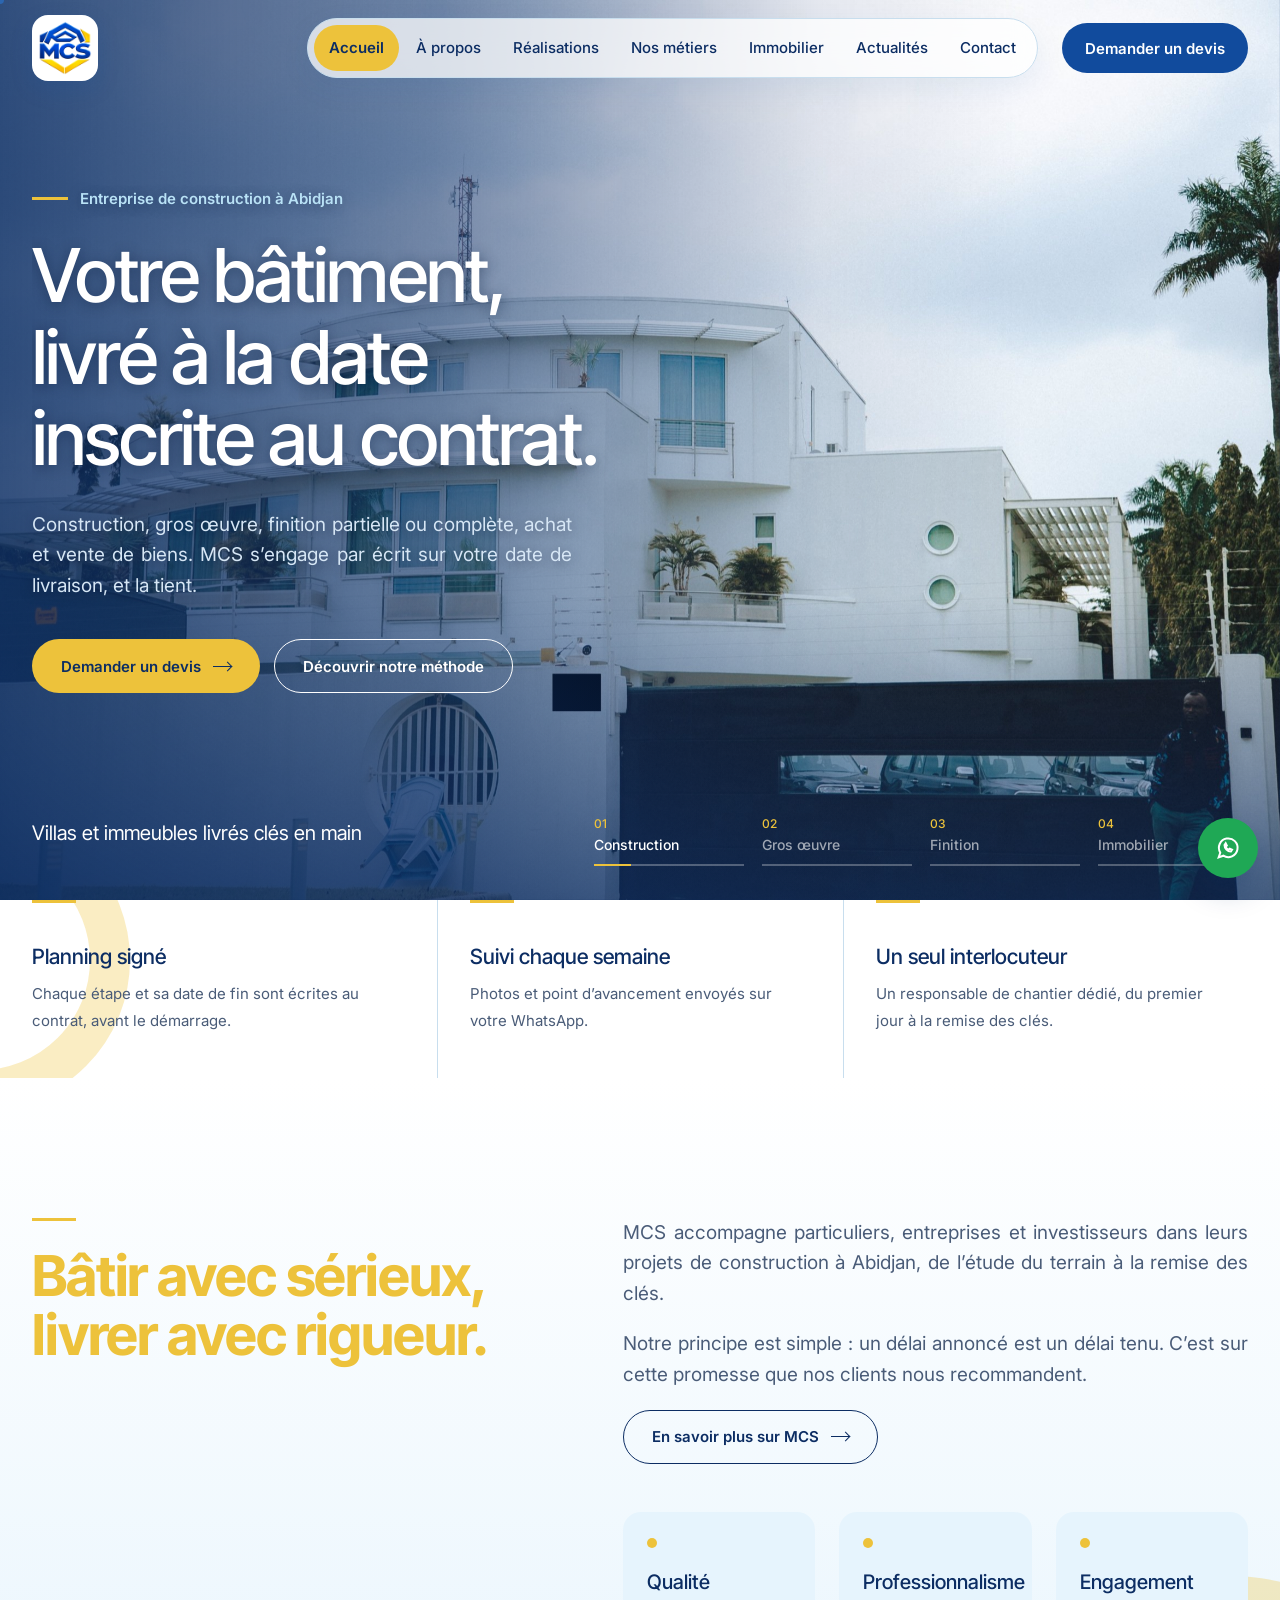
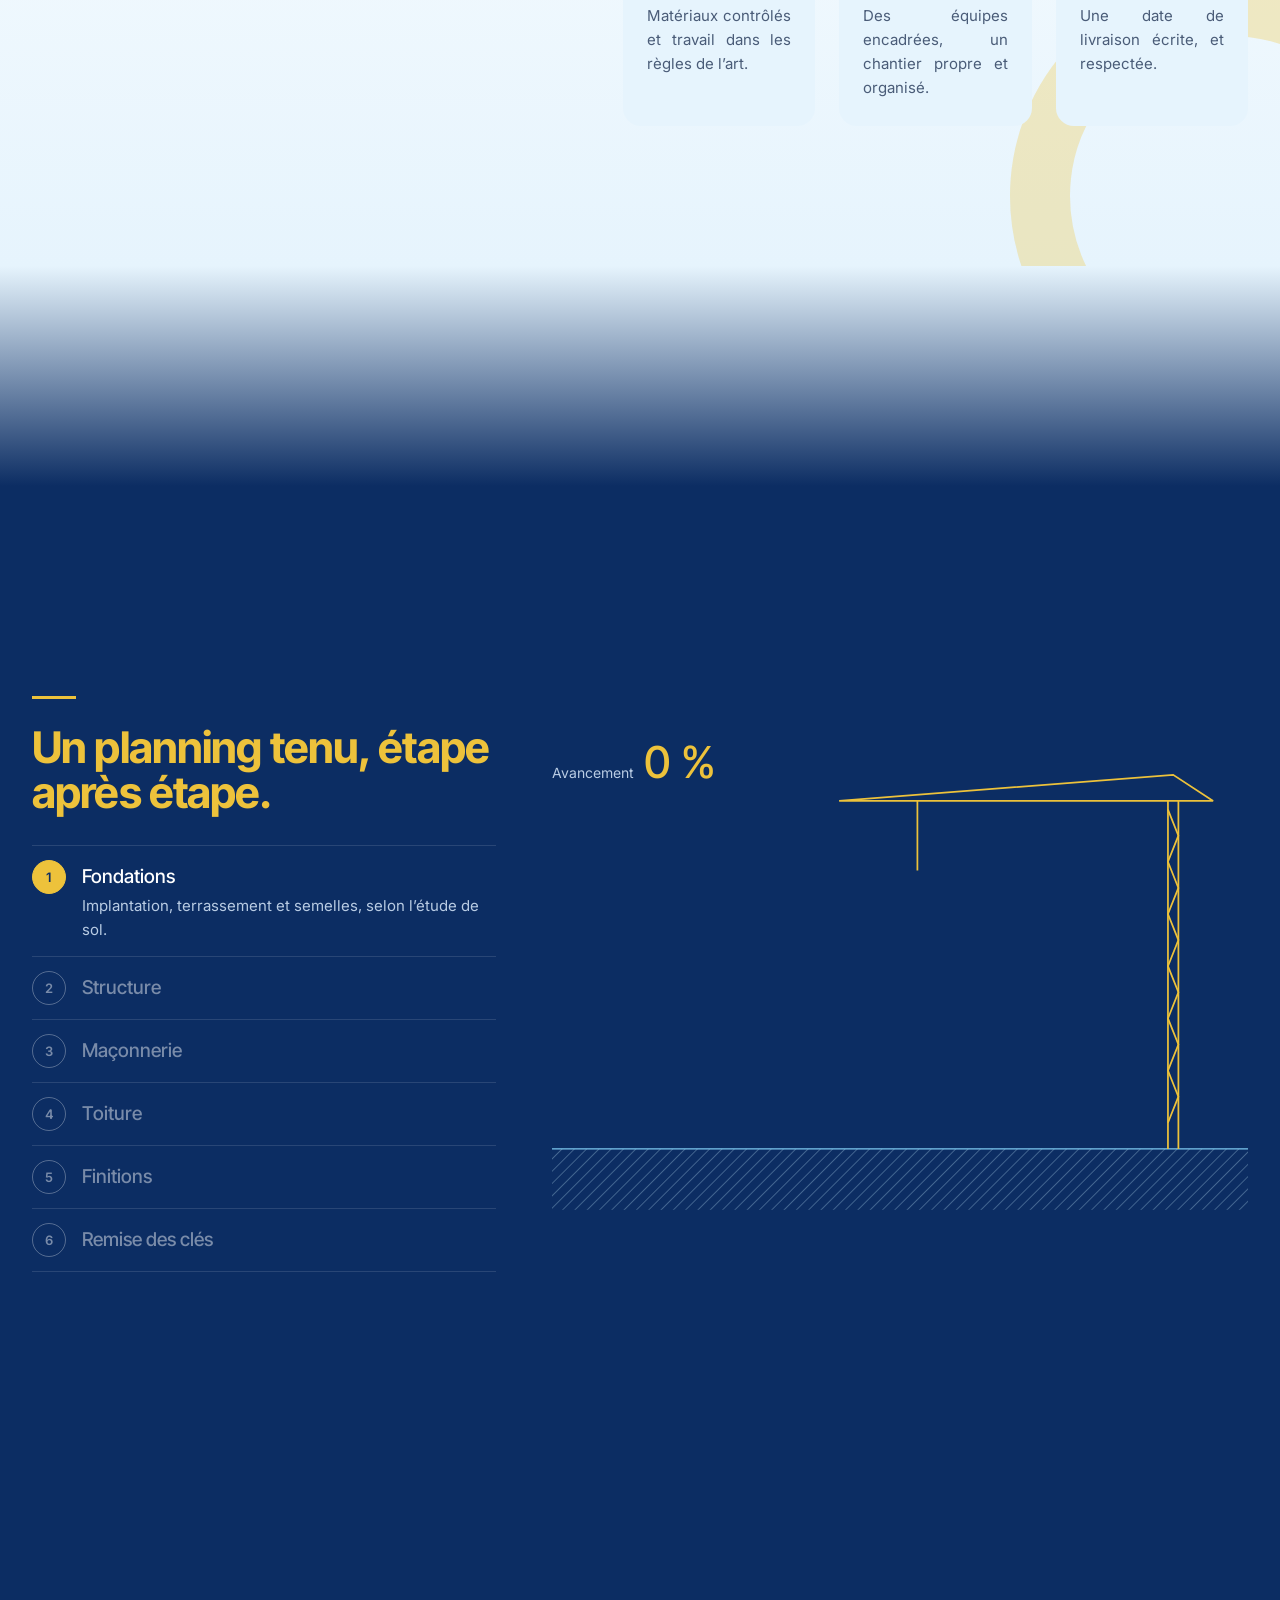
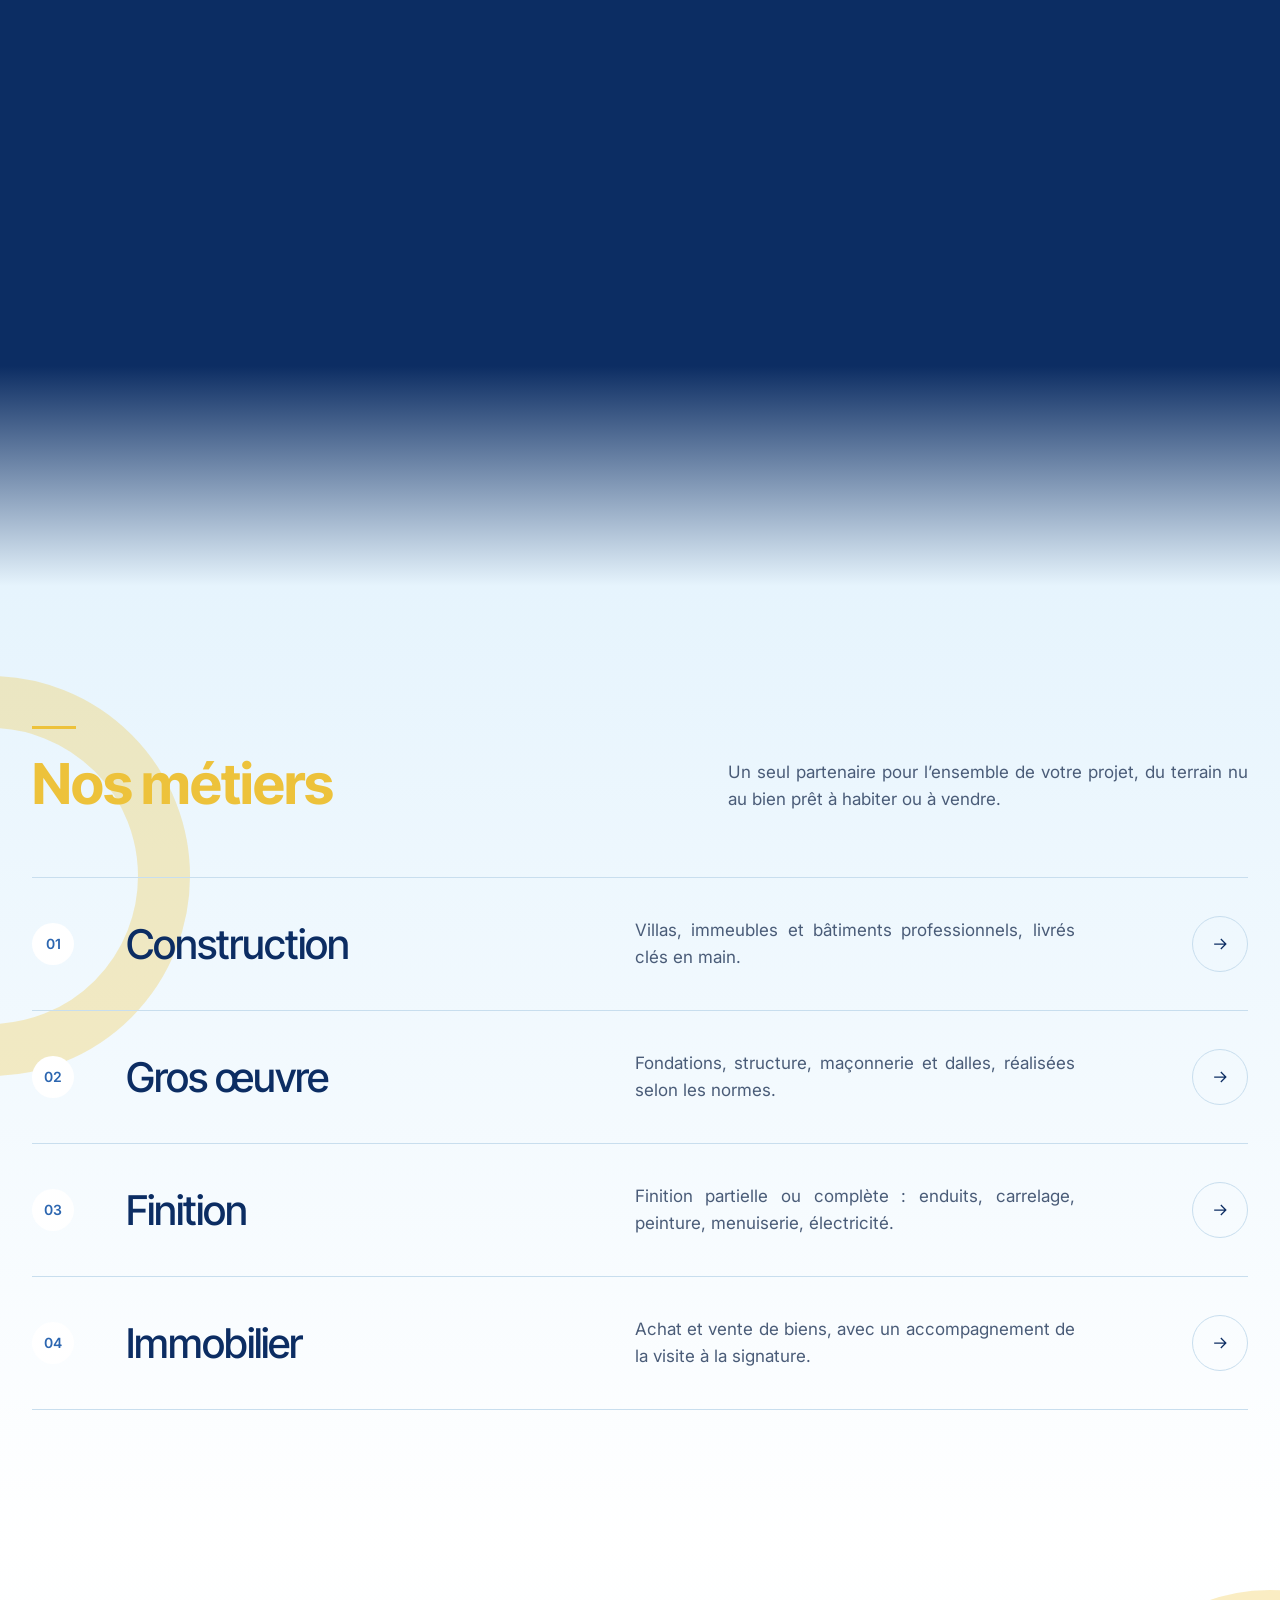
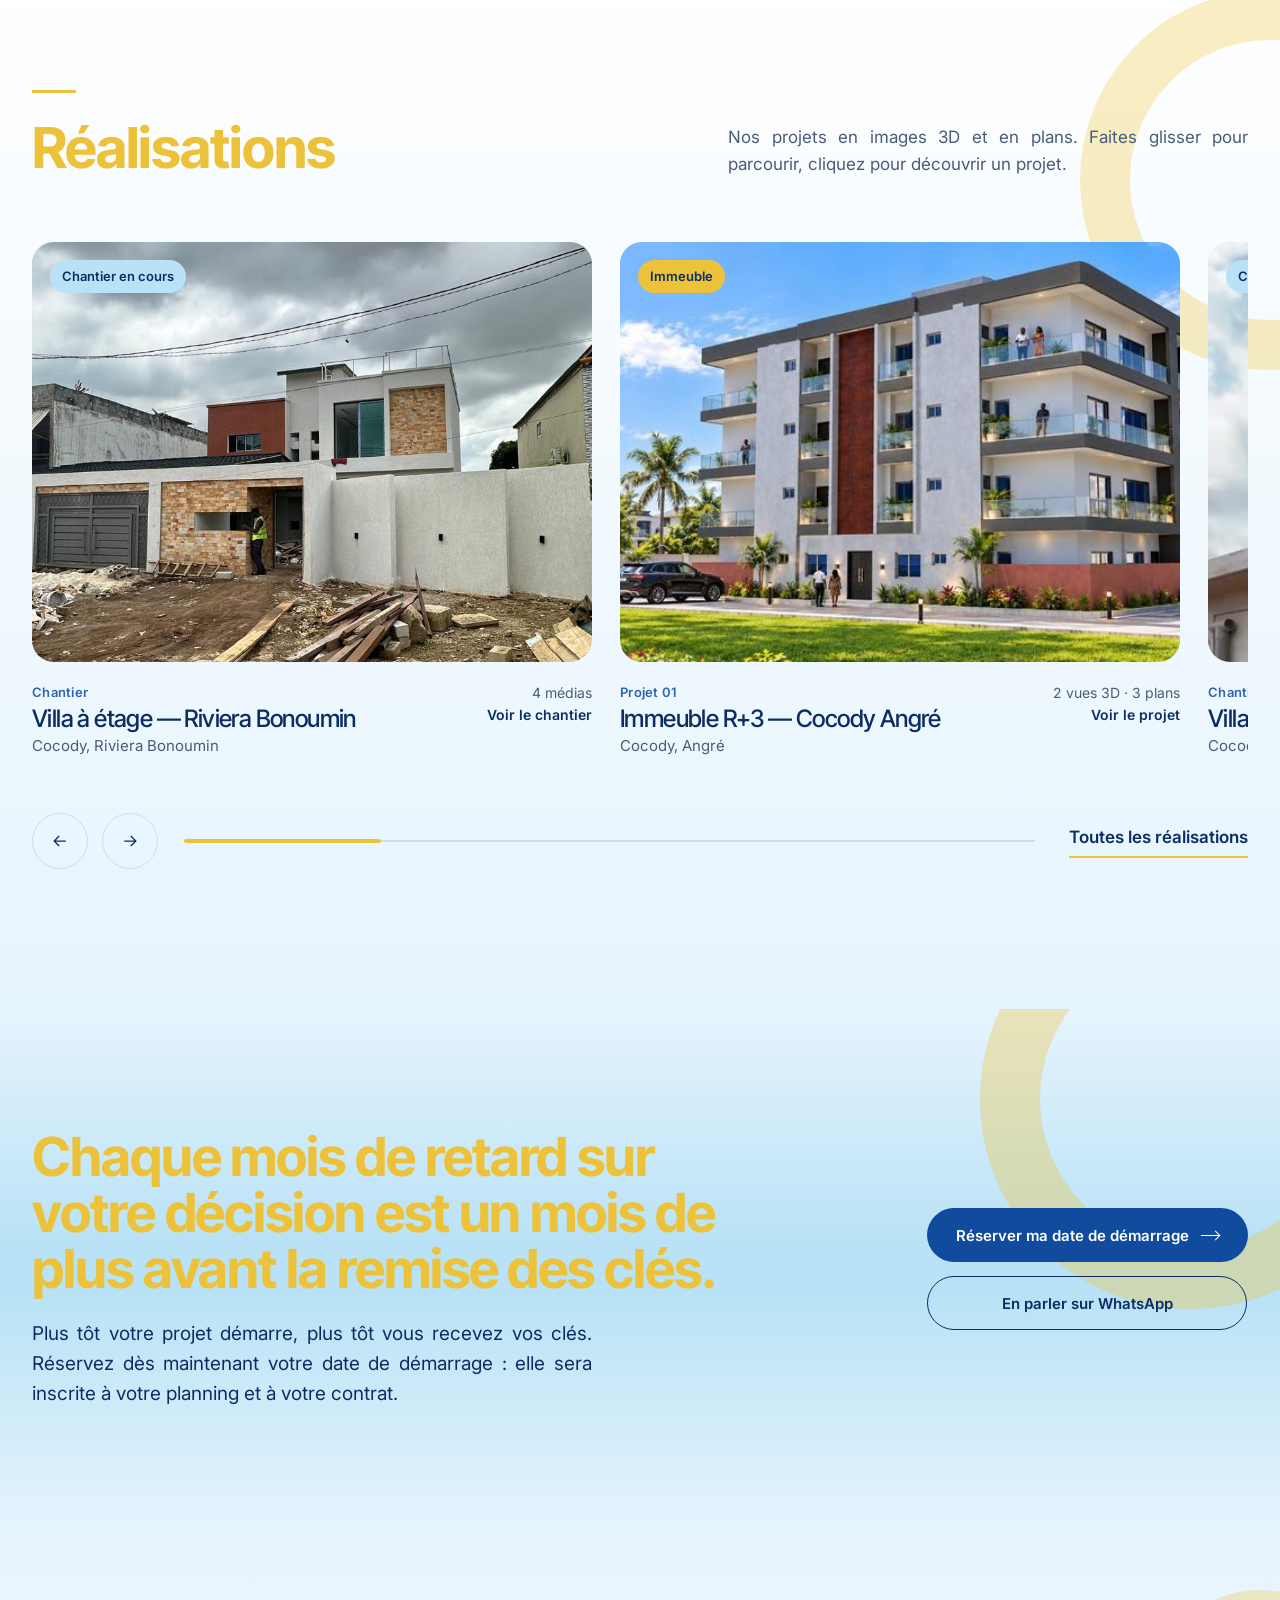
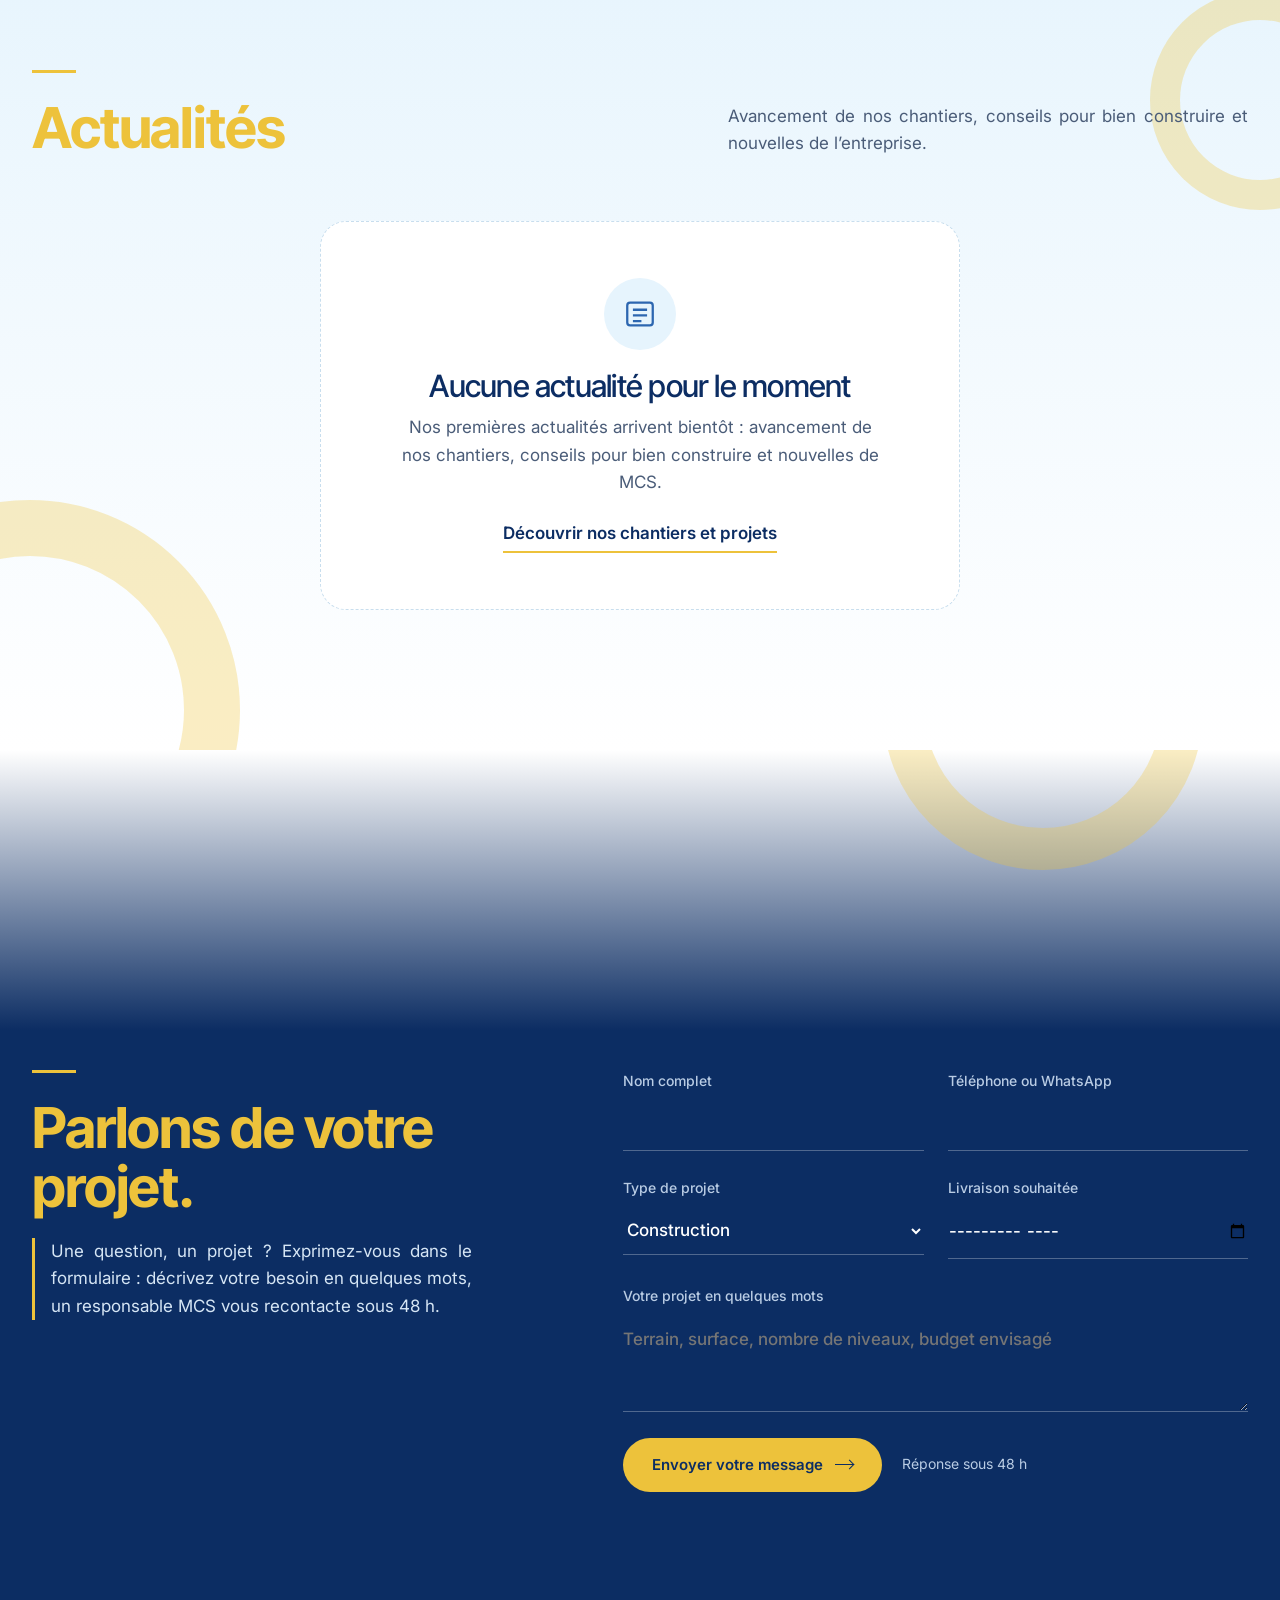
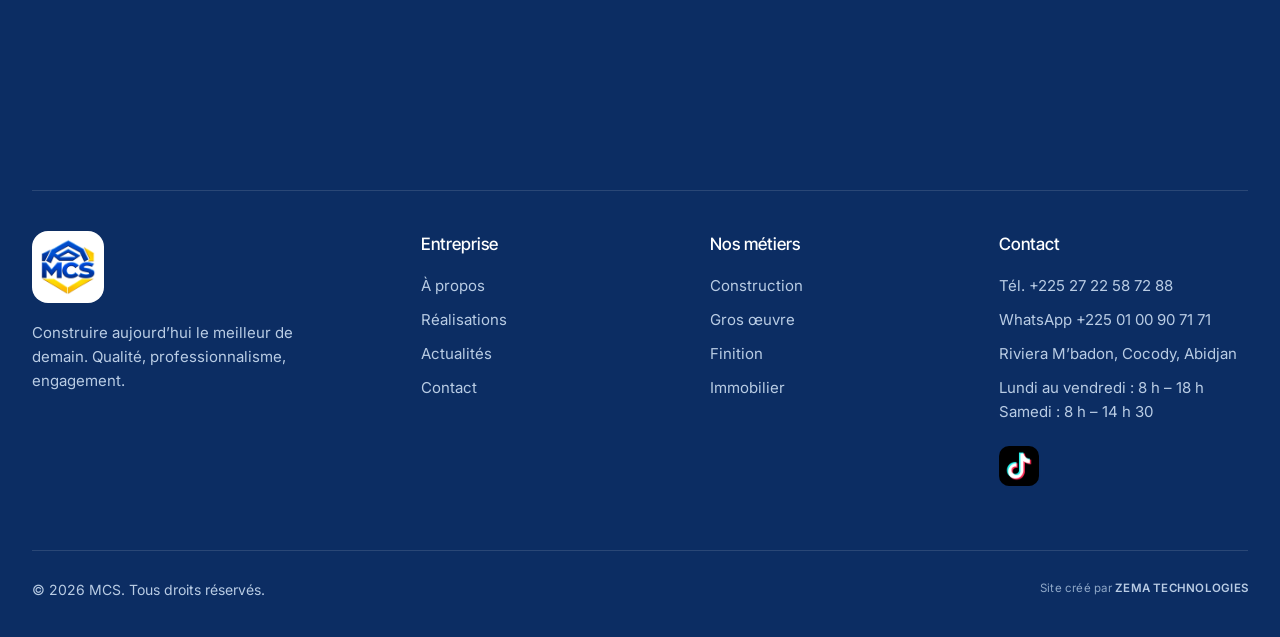
==== commit 42ba4564: "Connexion à Supabase (contenus, demandes, statistiques, comptes)" ====
--- a/index.html
+++ b/index.html
@@ -18,7 +18,7 @@
 <link rel="preconnect" href="https://fonts.googleapis.com">
 <link rel="preconnect" href="https://fonts.gstatic.com" crossorigin>
 <link href="https://fonts.googleapis.com/css2?family=Inter+Tight:wght@300;400;500;600;700&family=Inter:wght@400;500;600&display=swap" rel="stylesheet">
-<link rel="stylesheet" href="assets/css/style.css?v=20261123">
+<link rel="stylesheet" href="assets/css/style.css?v=20261124">
 </head>
 <body class="charge" data-page="accueil">
 
@@ -247,13 +247,7 @@
     <div>
       <span class="regle"></span>
       <h2>Parlons de votre projet.</h2>
-      <div class="coord">
-        <div><small>Téléphone</small><a data-lien="tel" href="#formulaire"><span data-info="telephone">[Numéro]</span></a></div>
-        <div><small>WhatsApp</small><a data-lien="whatsapp" href="#formulaire"><span data-info="whatsappAffiche">[WhatsApp]</span></a></div>
-        <div data-si="email"><small>Email</small><a data-lien="email" href="#formulaire"><span data-info="email">[Adresse email]</span></a></div>
-        <div><small>Bureau</small><span data-info="adresse">[Adresse], Abidjan</span></div>
-        <div><small>Horaires</small><span class="horaires" data-info="horaires">[Horaires]</span></div>
-      </div>
+      <p class="invite-form">Une question, un projet ? Exprimez-vous dans le formulaire : décrivez votre besoin en quelques mots, un responsable MCS vous recontacte sous <span data-info="delaiReponse">48 h</span>.</p>
     </div>
     <form class="form" id="form" novalidate data-sujet="Demande de devis depuis le site MCS">
       <label>Nom complet<input name="nom" autocomplete="name" required></label>
@@ -271,11 +265,10 @@
 <footer>
   <div class="wrap">
     <div class="colonnes">
-      <div><img class="logo-pied" src="assets/img/logo.png" alt="MCS"><p style="margin:0;max-width:300px"><span data-info="slogan">Construire aujourd’hui le meilleur de demain.</span> Qualité, professionnalisme, engagement.</p>
-        <div class="reseaux"><a data-reseau="facebook" href="#">Facebook</a><a data-reseau="instagram" href="#">Instagram</a><a data-reseau="linkedin" href="#">LinkedIn</a><a class="reseau-ico" data-reseau="tiktok" href="#" aria-label="MCS sur TikTok" title="TikTok"><img src="assets/img/tiktok.png" alt="TikTok" width="40" height="40"></a></div></div>
+      <div><img class="logo-pied" src="assets/img/logo.png" alt="MCS"><p style="margin:0;max-width:300px"><span data-info="slogan">Construire aujourd’hui le meilleur de demain.</span> Qualité, professionnalisme, engagement.</p></div>
       <div><h4>Entreprise</h4><ul><li><a href="a-propos.html">À propos</a></li><li><a href="realisations.html">Réalisations</a></li><li><a href="actualites.html">Actualités</a></li><li><a href="contact.html">Contact</a></li></ul></div>
       <div><h4>Nos métiers</h4><ul><li><a href="metiers.html">Construction</a></li><li><a href="metiers.html">Gros œuvre</a></li><li><a href="metiers.html">Finition</a></li><li><a href="immobilier.html">Immobilier</a></li></ul></div>
-      <div><h4>Contact</h4><ul><li>Tél. <a data-lien="tel" data-info="telephone" href="contact.html">[Numéro]</a></li><li>WhatsApp <a data-lien="whatsapp" data-info="whatsappAffiche" href="contact.html">[WhatsApp]</a></li><li data-si="email"><a data-lien="email" data-info="email" href="contact.html">[Adresse email]</a></li><li data-info="adresse">[Adresse], Abidjan</li><li class="horaires" data-info="horaires">[Horaires]</li></ul></div>
+      <div><h4>Contact</h4><ul><li>Tél. <a data-lien="tel" data-info="telephone" href="contact.html">[Numéro]</a></li><li>WhatsApp <a data-lien="whatsapp" data-info="whatsappAffiche" href="contact.html">[WhatsApp]</a></li><li data-si="email"><a data-lien="email" data-info="email" href="contact.html">[Adresse email]</a></li><li data-info="adresse">[Adresse], Abidjan</li><li class="horaires" data-info="horaires">[Horaires]</li></ul><div class="reseaux"><a data-reseau="facebook" href="#">Facebook</a><a data-reseau="instagram" href="#">Instagram</a><a data-reseau="linkedin" href="#">LinkedIn</a><a class="reseau-ico" data-reseau="tiktok" href="#" aria-label="MCS sur TikTok" title="TikTok"><img src="assets/img/tiktok.png" alt="TikTok" width="40" height="40"></a></div></div>
     </div>
     <div class="bas"><span>© <span class="annee">2026</span> MCS. Tous droits réservés.</span><span class="signature">Site créé par <a href="https://www.zematechnologies.com" target="_blank" rel="noopener">ZEMA TECHNOLOGIES</a></span></div>
   </div>
--- a/assets/css/style.css
+++ b/assets/css/style.css
@@ -1031,6 +1031,31 @@
   .bloc-projet .actions{gap:8px}
   .bloc-projet .actions .btn{min-height:44px; font-size:14px}
   footer .colonnes > :first-child,footer .colonnes > :last-child{grid-column:1 / -1}
-  footer .colonnes > :first-child{display:grid; grid-template-columns:auto 1fr; column-gap:14px; align-items:center}
-  footer .colonnes > :first-child .logo-pied{margin-bottom:0; grid-row:span 2}
-}
+  footer .colonnes > :first-child{display:flex; align-items:center; gap:14px}
+  footer .colonnes > :first-child .logo-pied{margin:0; flex:none}
+  footer .reseaux{margin-top:14px}
+  footer .bas{flex-direction:column; align-items:center; text-align:center; gap:6px; padding-bottom:calc(88px + env(safe-area-inset-bottom,0px))}
+  footer .bas span{text-align:center}
+  footer .bas .signature{margin-left:0}
+
+  /* accueil : bandeau sans grand vide au-dessus du titre */
+  .hero .contenu{min-height:0; justify-content:flex-start; padding-top:calc(env(safe-area-inset-top,0px) + 104px); padding-bottom:64px}
+  .voile{background:linear-gradient(to bottom, rgba(12,45,99,.55) 0%, rgba(12,45,99,.66) 50%, rgba(12,45,99,.8) 100%)}
+}
+
+/* Diaporama : chaque image (y compris la première) zoome doucement */
+.slide img{transform:scale(1); transition:none}
+.slide.active img{animation:zoom-lent 7s linear forwards}
+@keyframes zoom-lent{from{transform:scale(1.12)} to{transform:scale(1)}}
+@media (prefers-reduced-motion: reduce){ .slide.active img{animation:none} }
+/* voile bleu plus léger pour mieux voir les photos */
+.voile{background:linear-gradient(90deg, rgba(12,45,99,.82) 0%, rgba(12,45,99,.55) 34%, rgba(12,45,99,.10) 64%, rgba(12,45,99,0) 80%), linear-gradient(to top, rgba(12,45,99,.6) 0%, rgba(12,45,99,0) 34%)}
+@media (max-width:960px) and (min-width:701px){ .voile{background:linear-gradient(to top, rgba(12,45,99,.85) 0%, rgba(12,45,99,.55) 55%, rgba(12,45,99,.2) 100%)} }
+.hero h1,.hero .chapo,.hero .lieu{text-shadow:0 2px 14px rgba(8,26,58,.45)}
+
+/* invitation à utiliser le formulaire (à la place des coordonnées) */
+.invite-form{margin:22px 0 0; max-width:440px; color:#D6E6F5; font-size:17px; padding-left:16px; border-left:3px solid var(--jaune)}
+@media (max-width:700px){ .invite-form{font-size:15.5px; margin-top:14px} }
+
+/* accueil : titres de section en jaune, bien visibles */
+[data-page="accueil"] main section > .wrap h2,[data-page="accueil"] .chantier h2,[data-page="accueil"] .decision h2{color:var(--jaune); font-weight:700; letter-spacing:-.02em}
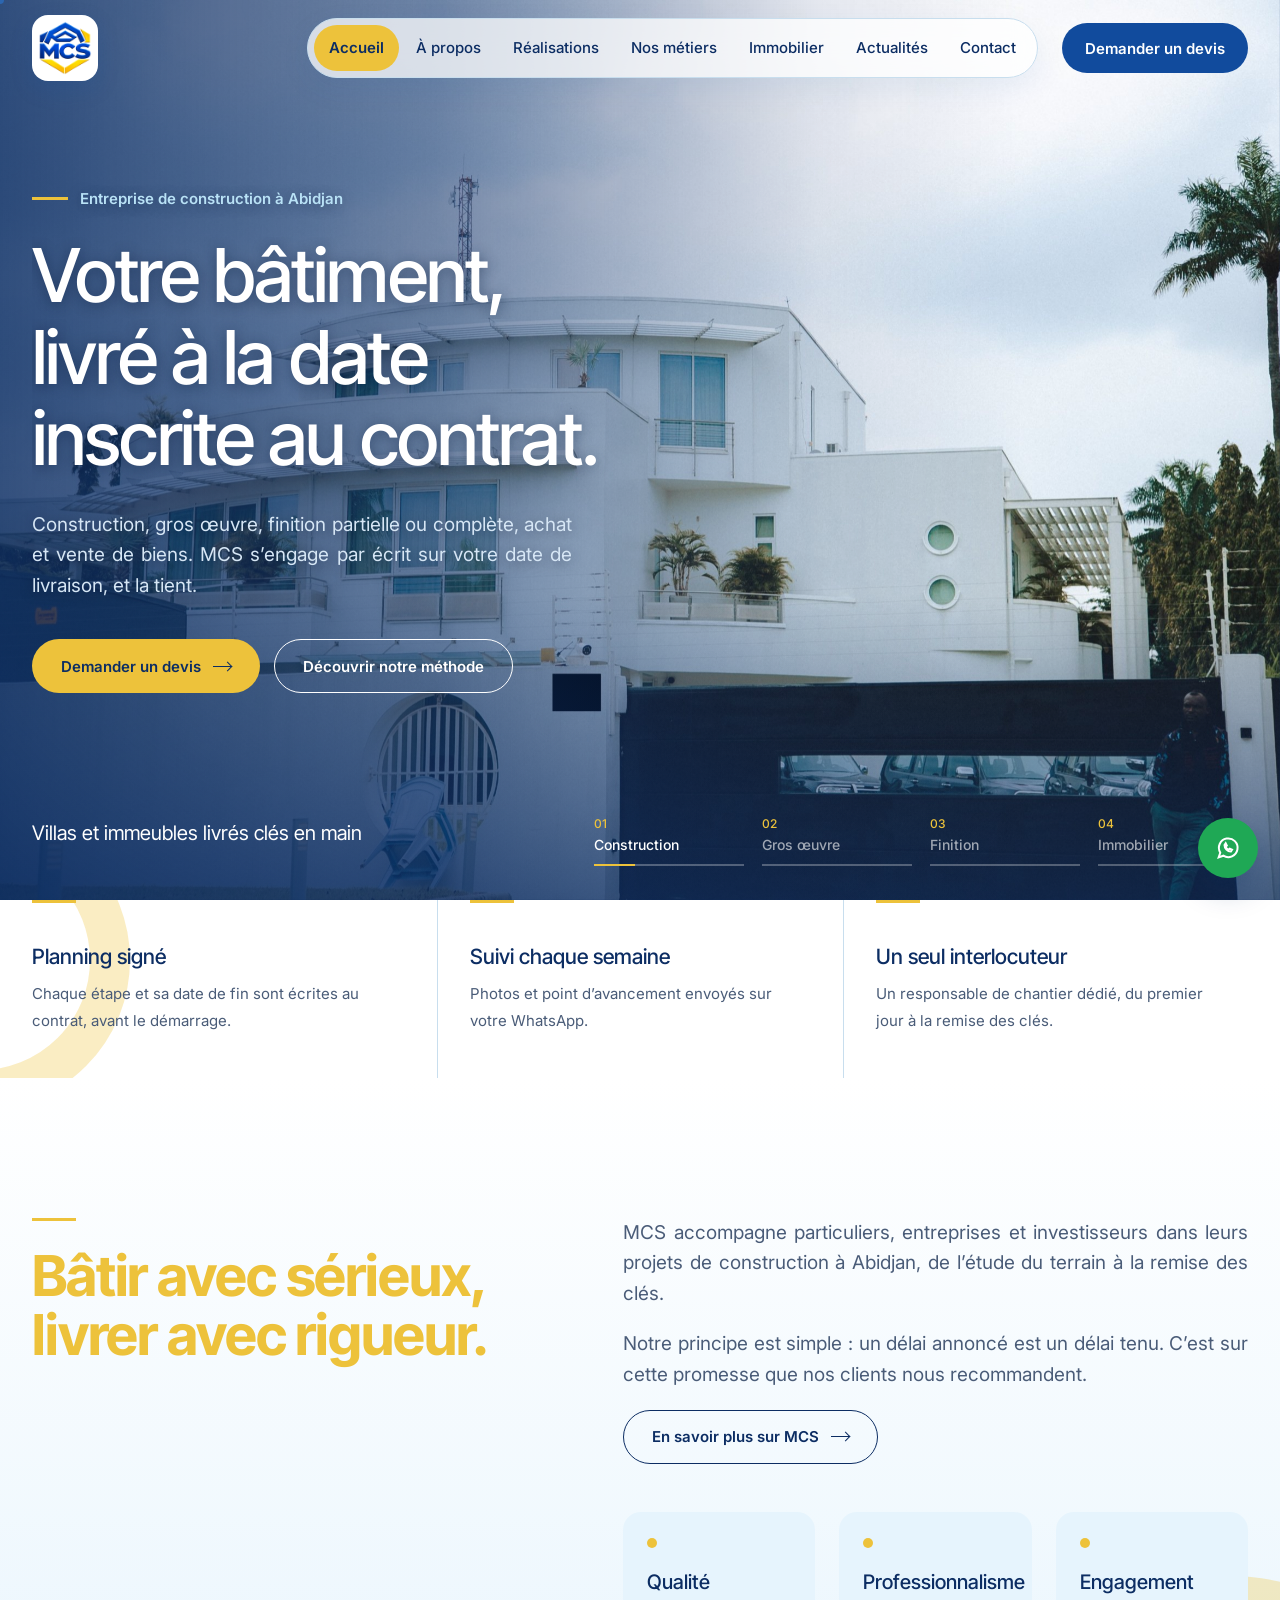
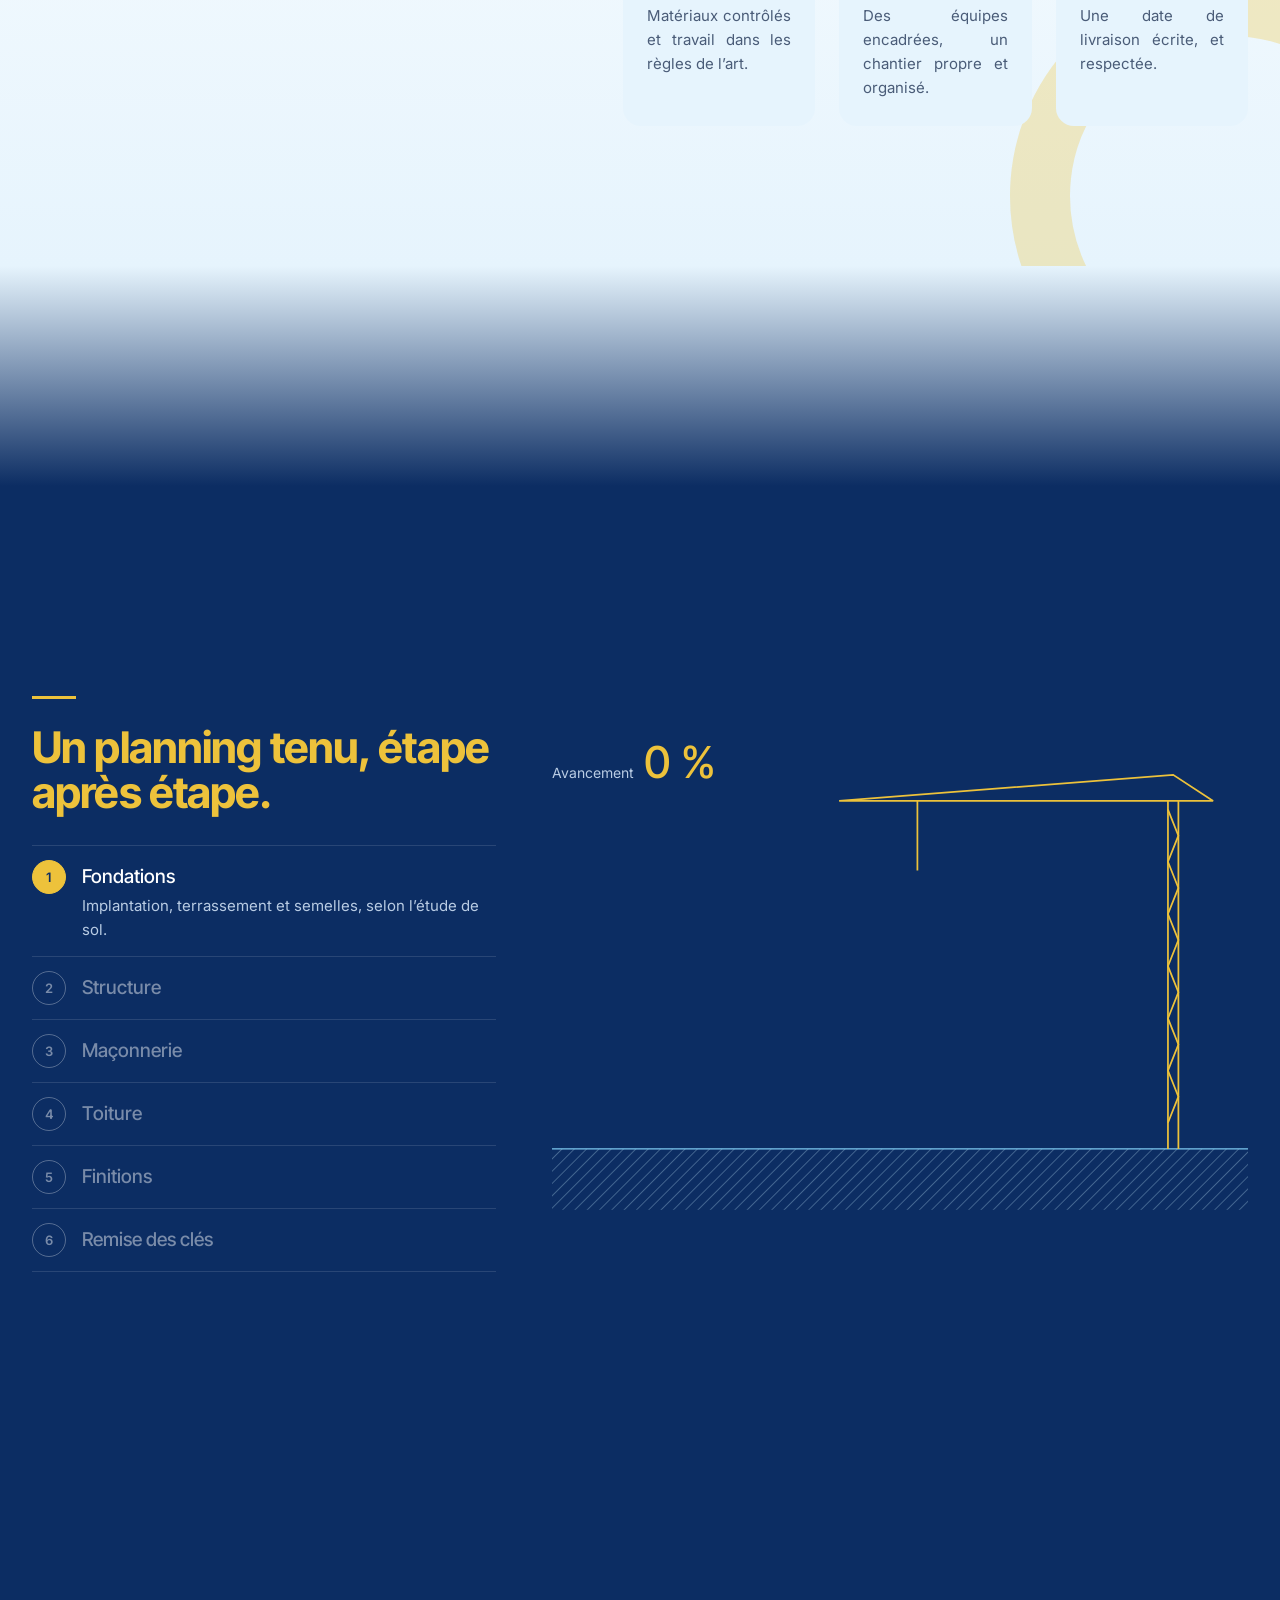
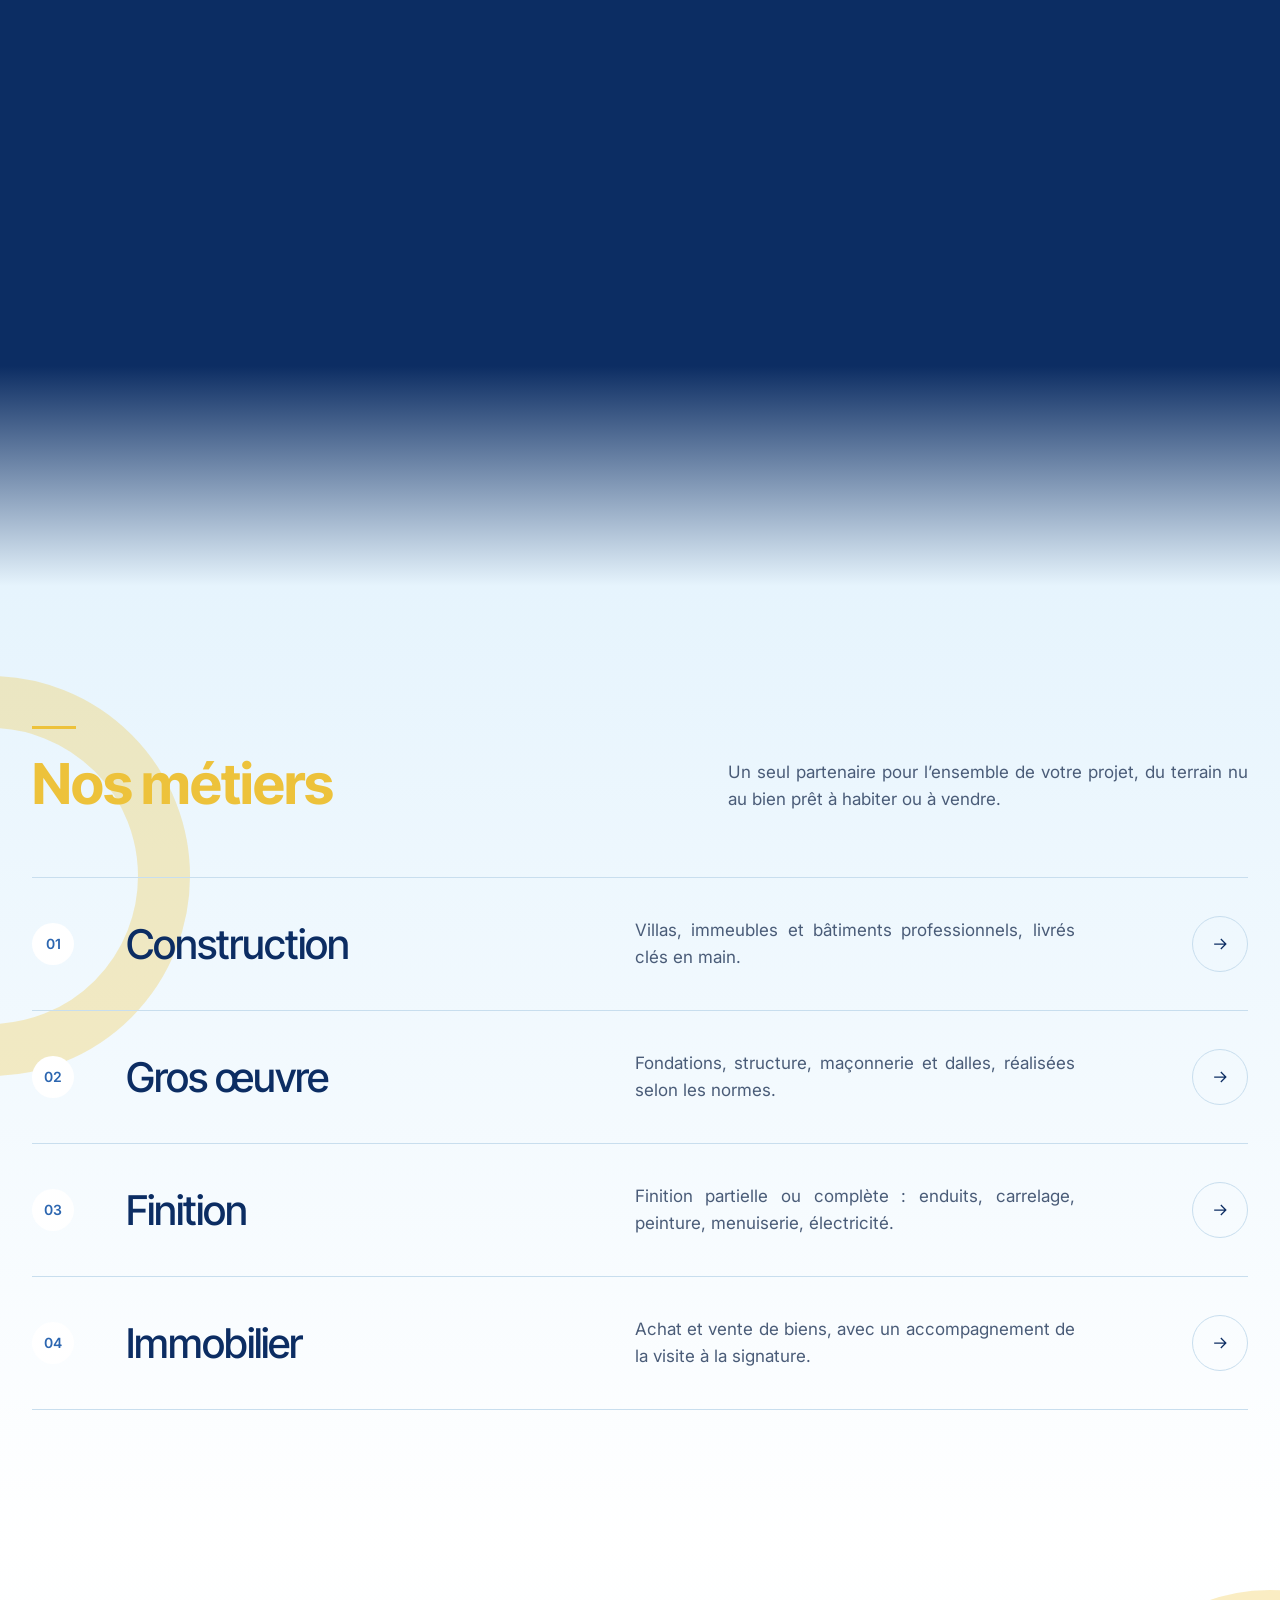
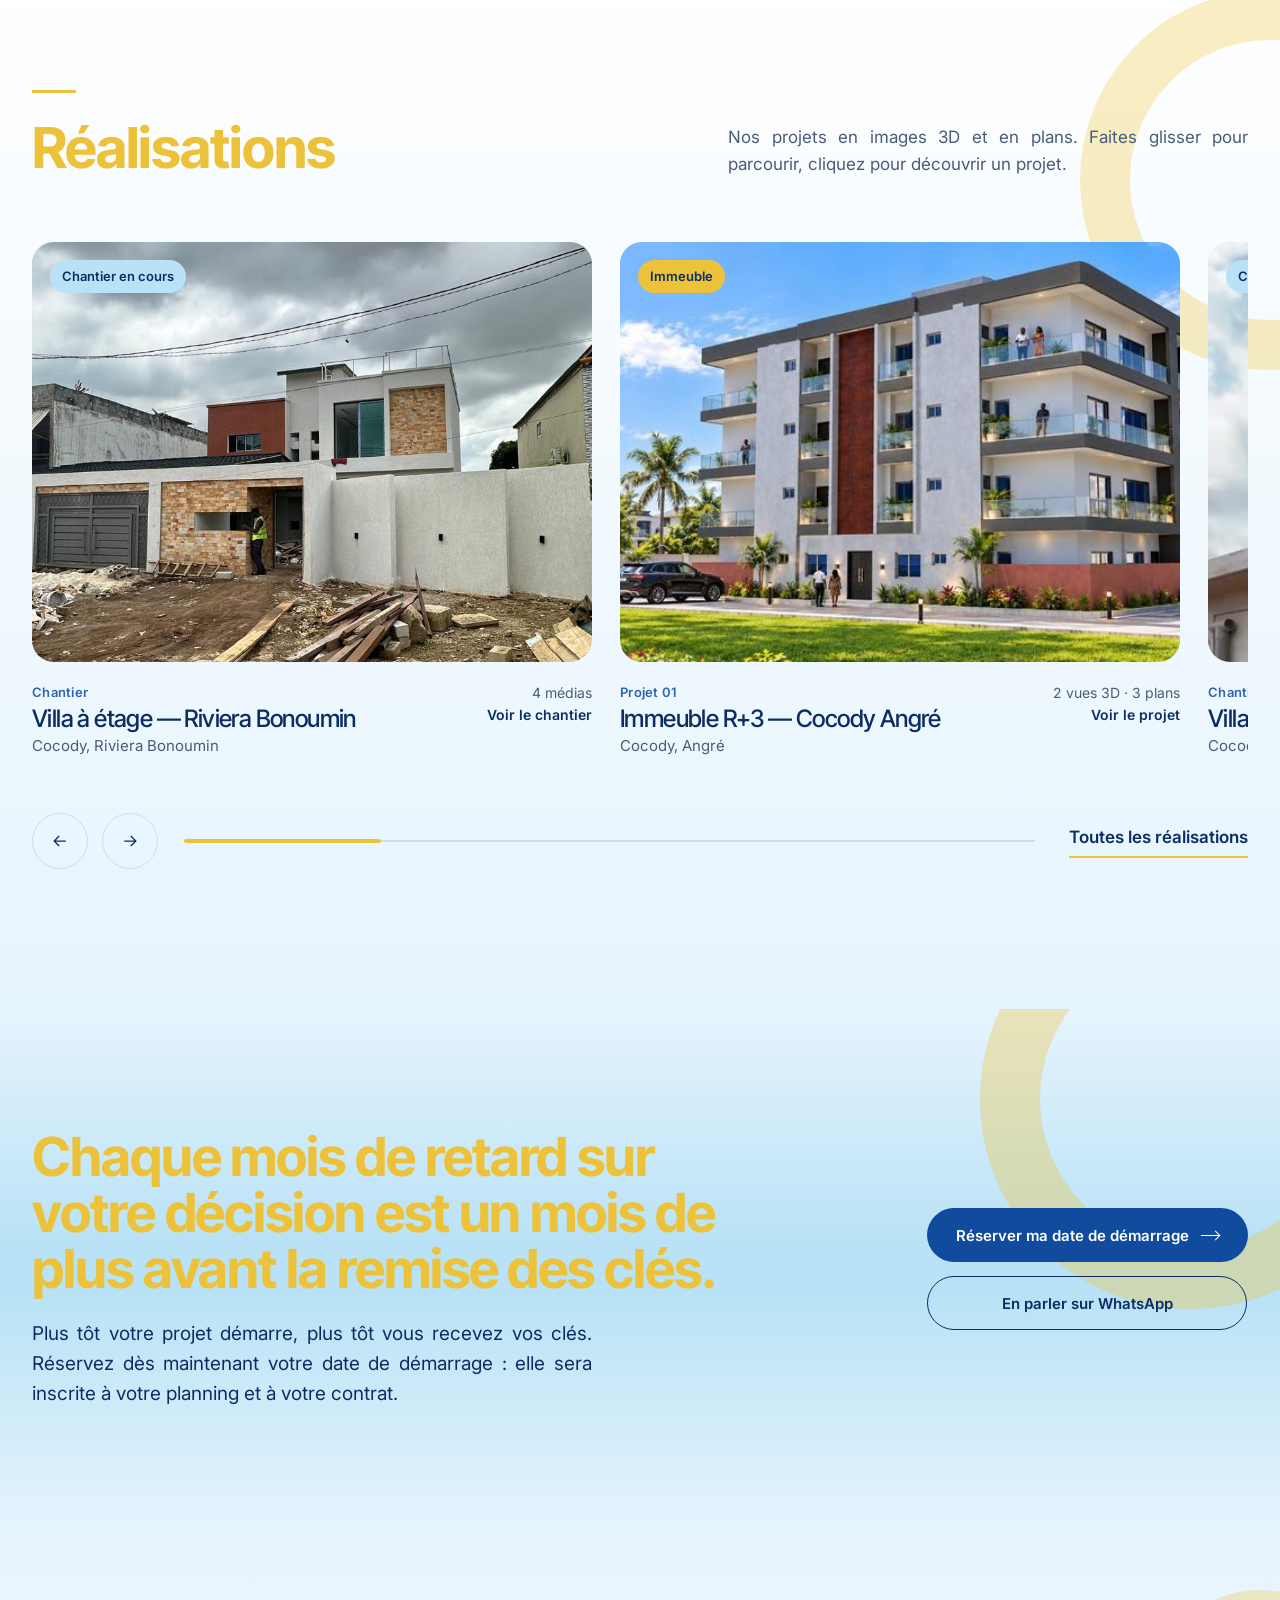
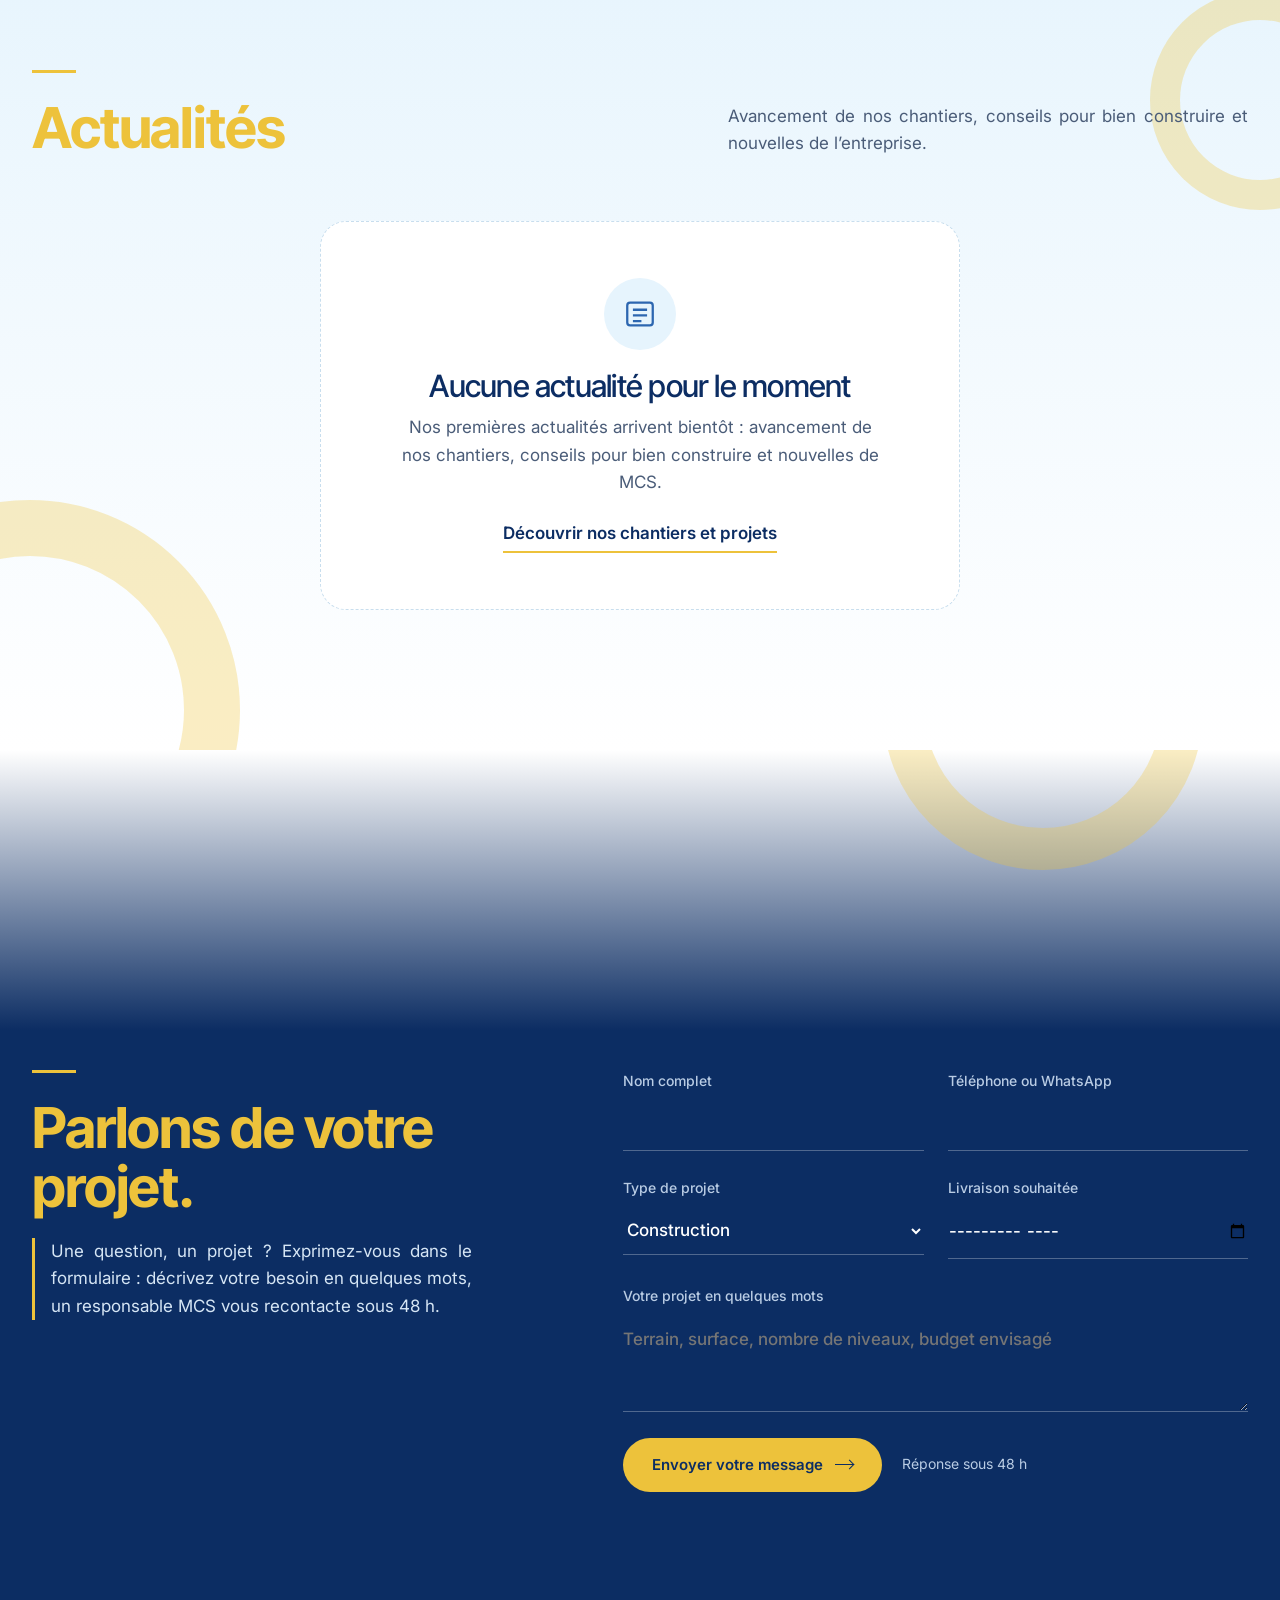
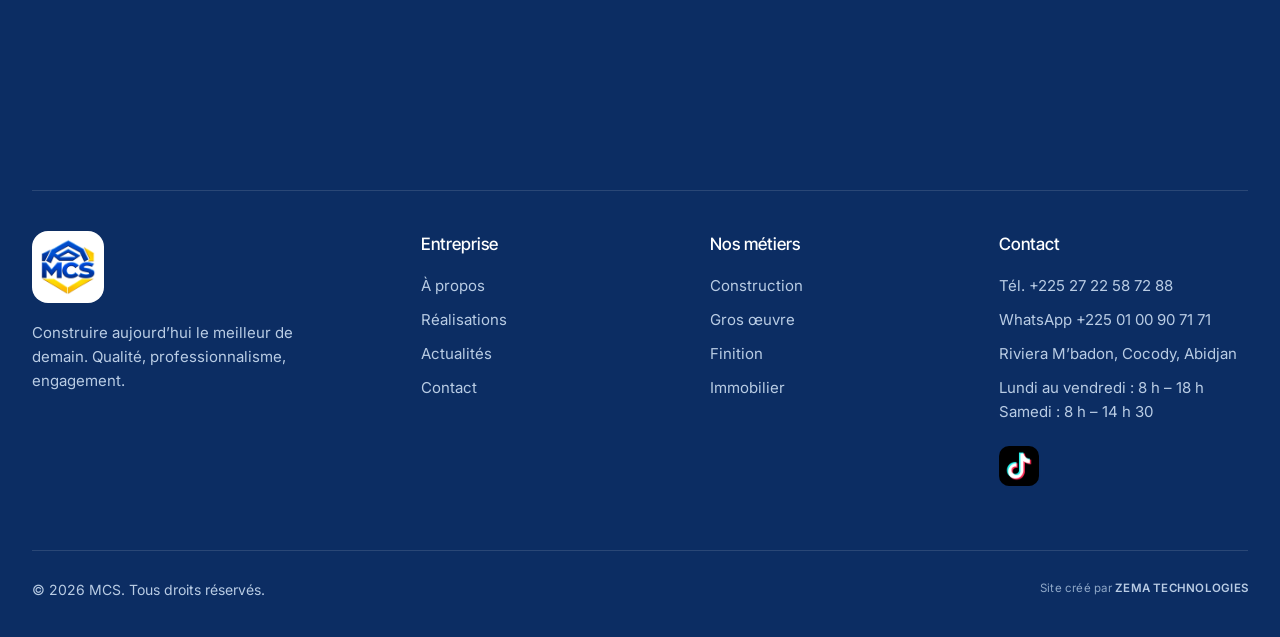
==== commit 65b4d0c3: "Connexion à Supabase (contenus, demandes, statistiques, comptes)" ====
--- a/index.html
+++ b/index.html
@@ -18,7 +18,7 @@
 <link rel="preconnect" href="https://fonts.googleapis.com">
 <link rel="preconnect" href="https://fonts.gstatic.com" crossorigin>
 <link href="https://fonts.googleapis.com/css2?family=Inter+Tight:wght@300;400;500;600;700&family=Inter:wght@400;500;600&display=swap" rel="stylesheet">
-<link rel="stylesheet" href="assets/css/style.css?v=20261124">
+<link rel="stylesheet" href="assets/css/style.css?v=20261124b">
 </head>
 <body class="charge" data-page="accueil">
 
@@ -54,6 +54,7 @@
   <div class="slide" aria-roledescription="diapositive" aria-label="3 sur 4"><img src="assets/img/accueil/finition.jpg" alt="Hall en marbre avec escalier en bois et garde-corps en verre" style="object-position:center 45%" loading="eager"></div>
   <div class="slide" aria-roledescription="diapositive" aria-label="4 sur 4"><img src="assets/img/accueil/immobilier.jpg" alt="Villa contemporaine avec terrasse et piscine" style="object-position:center 38%" loading="eager"></div>
   </div>
+  <script>if(matchMedia("(max-width:700px)").matches){var _s=document.querySelectorAll("#slider .slide");if(_s.length>1){_s[0].classList.remove("active");_s[1].classList.add("active");}}</script>
   <div class="voile" aria-hidden="true"></div>
   <div class="wrap contenu">
     <div class="lieu"><i></i>Entreprise de construction à Abidjan</div>
@@ -279,6 +280,6 @@
 <script src="assets/js/donnees.js"></script>
 <script src="assets/js/config.js"></script>
 <script src="assets/js/store.js"></script>
-<script src="assets/js/main.js"></script>
+<script src="assets/js/main.js?v=20261124"></script>
 </body>
 </html>
--- a/assets/css/style.css
+++ b/assets/css/style.css
@@ -1059,3 +1059,5 @@
 
 /* accueil : titres de section en jaune, bien visibles */
 [data-page="accueil"] main section > .wrap h2,[data-page="accueil"] .chantier h2,[data-page="accueil"] .decision h2{color:var(--jaune); font-weight:700; letter-spacing:-.02em}
+
+@media (max-width:700px){ .photo-equipe::after{display:none} }
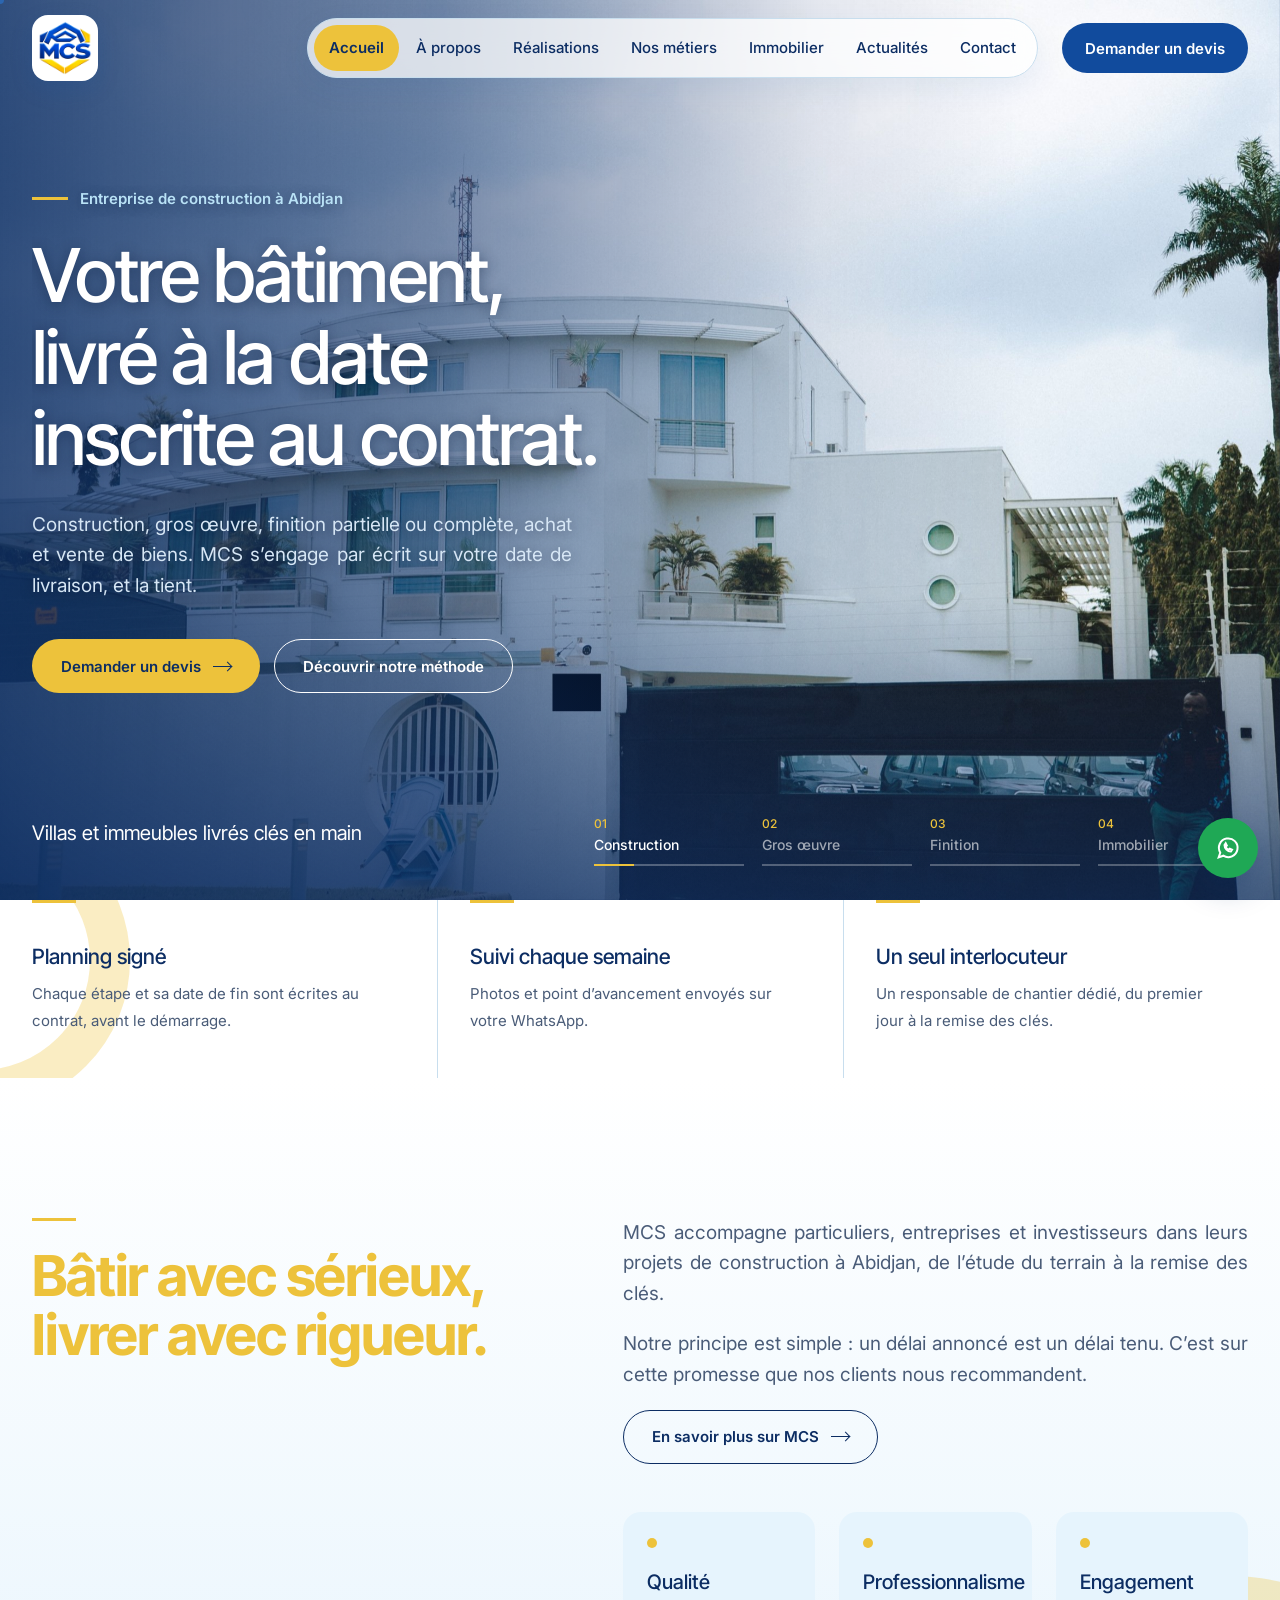
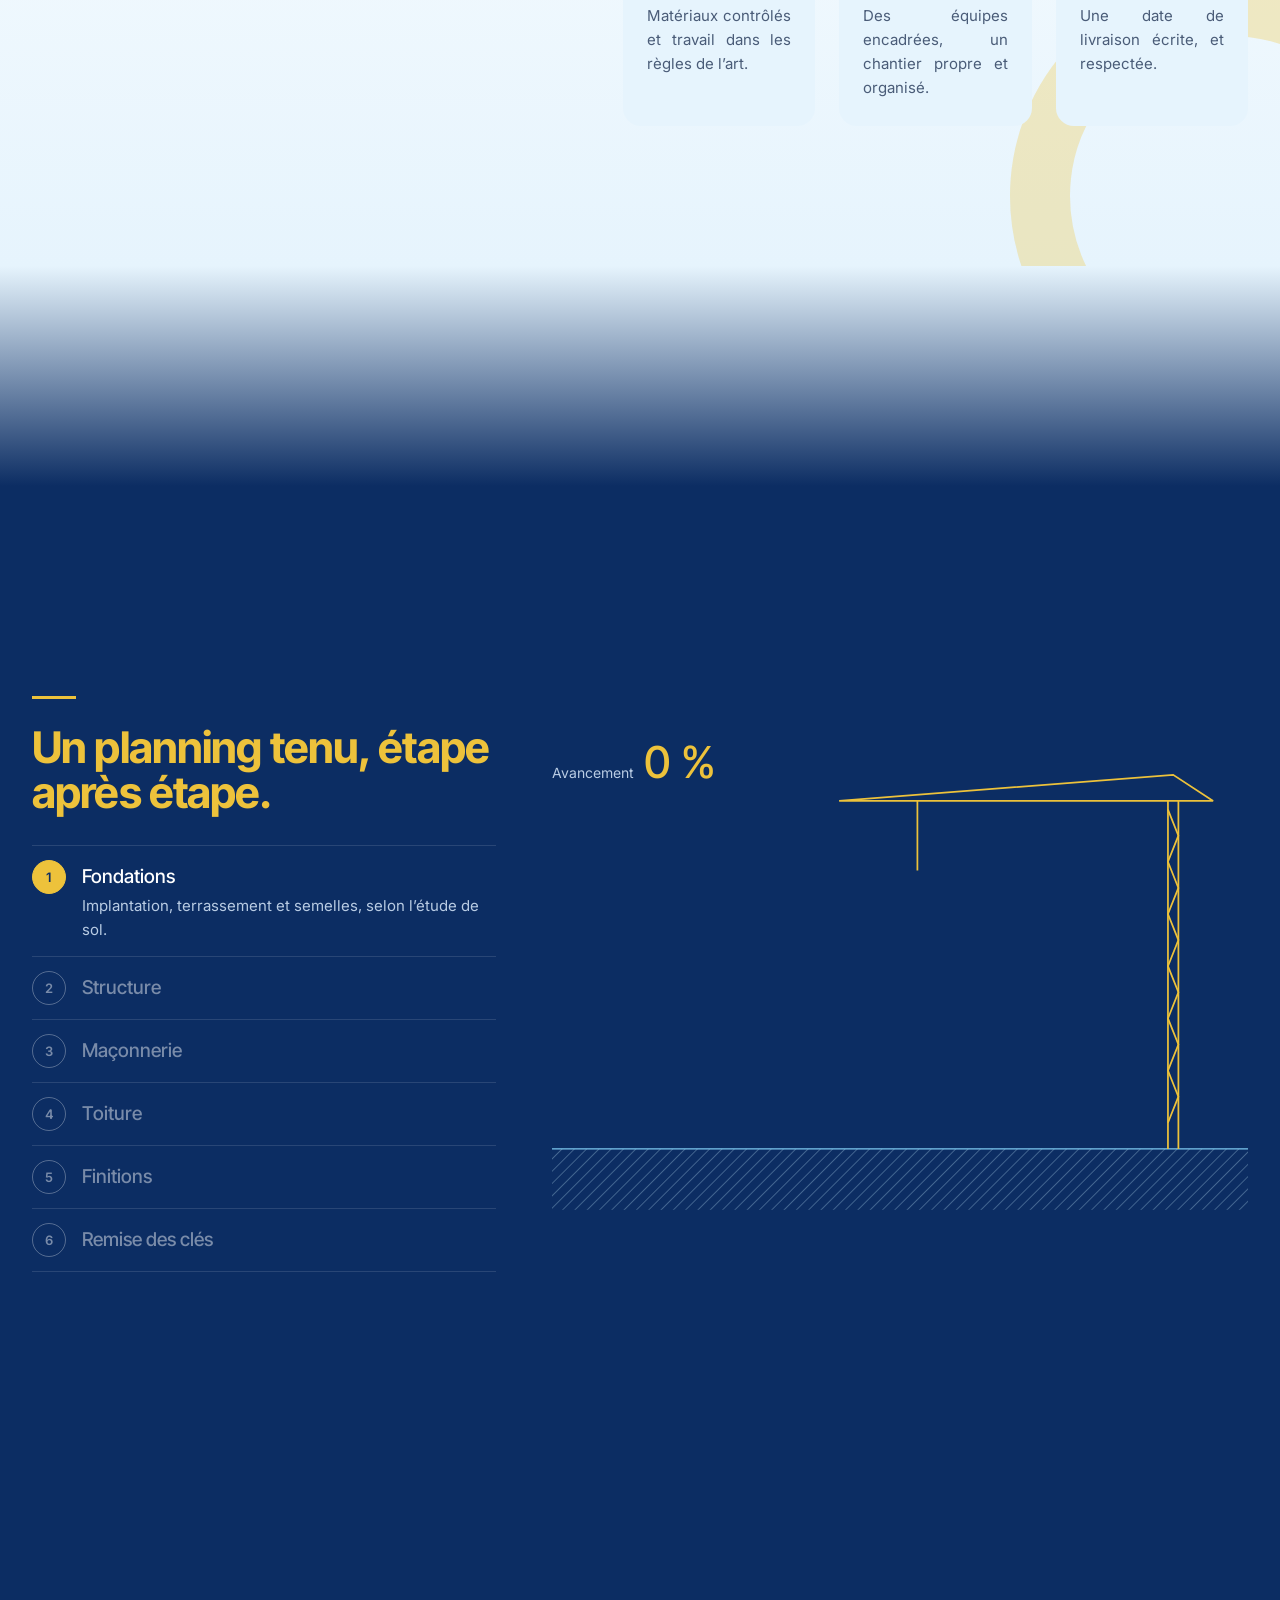
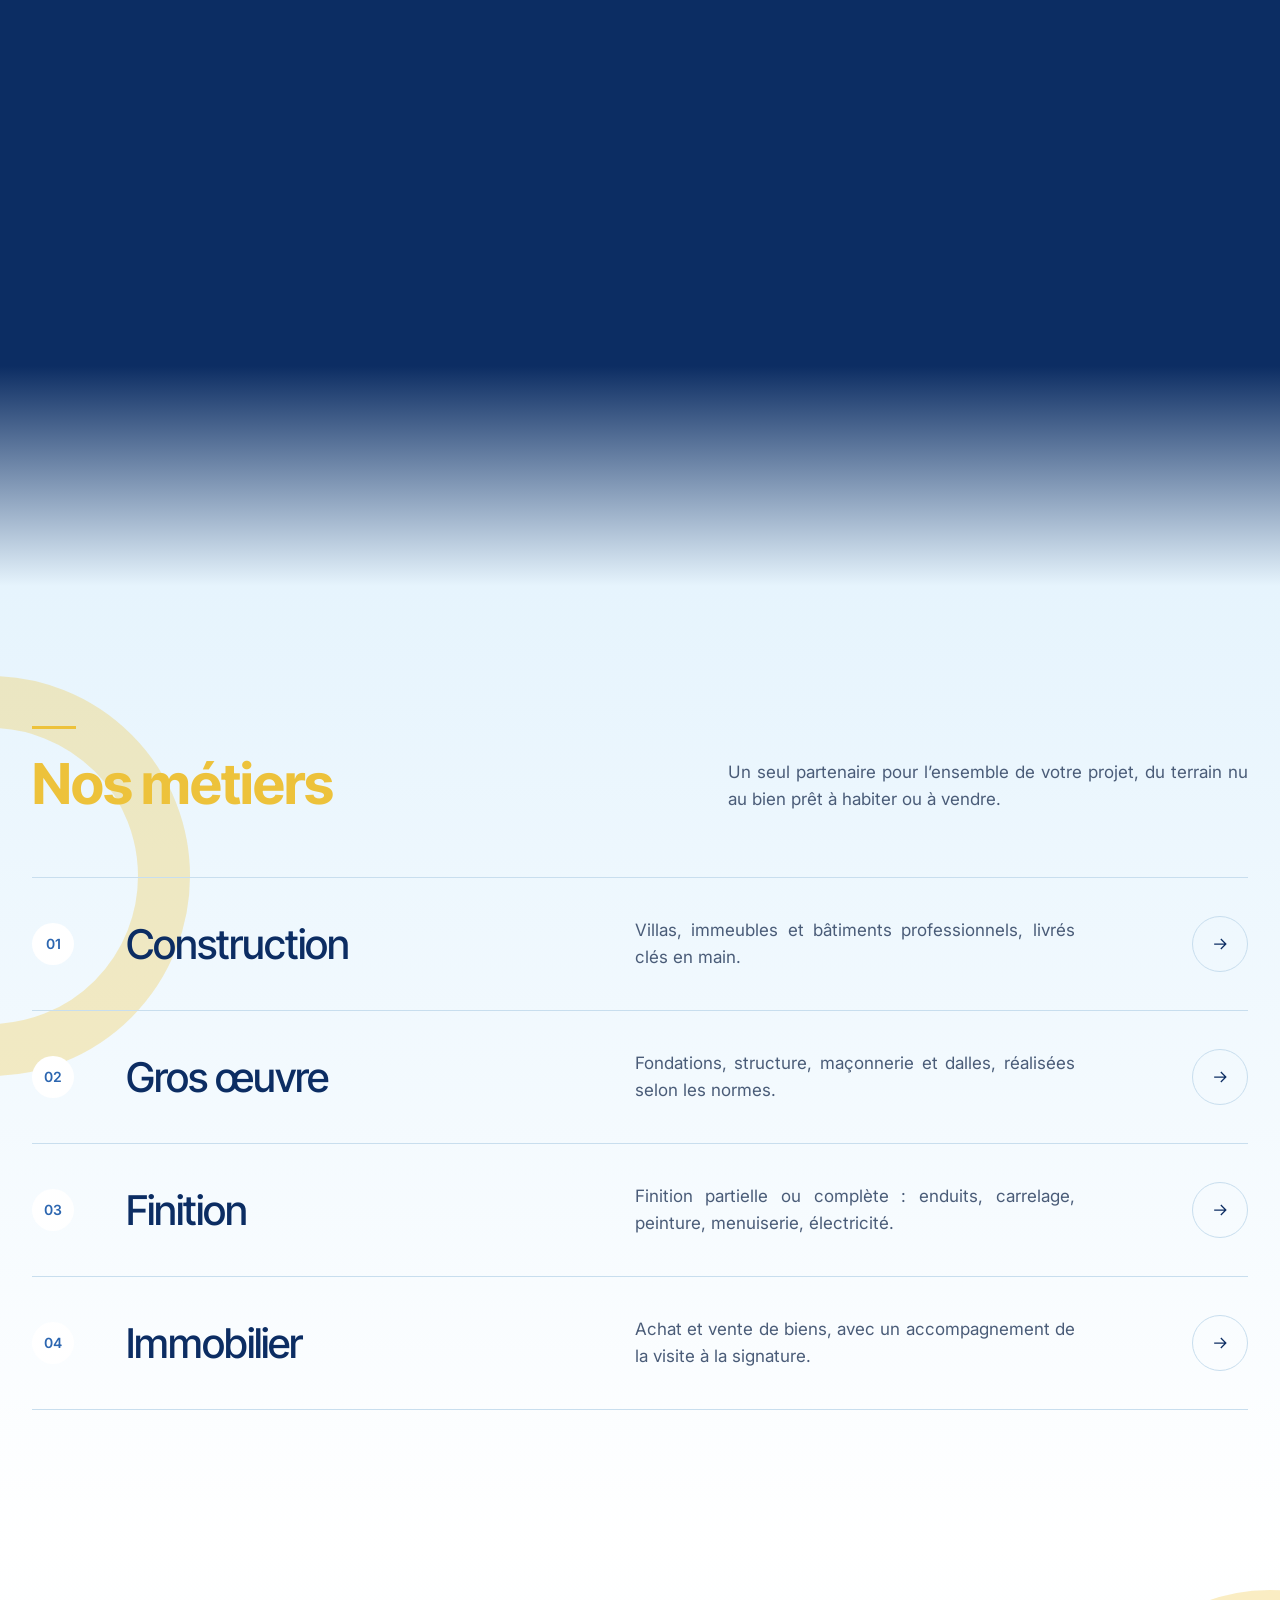
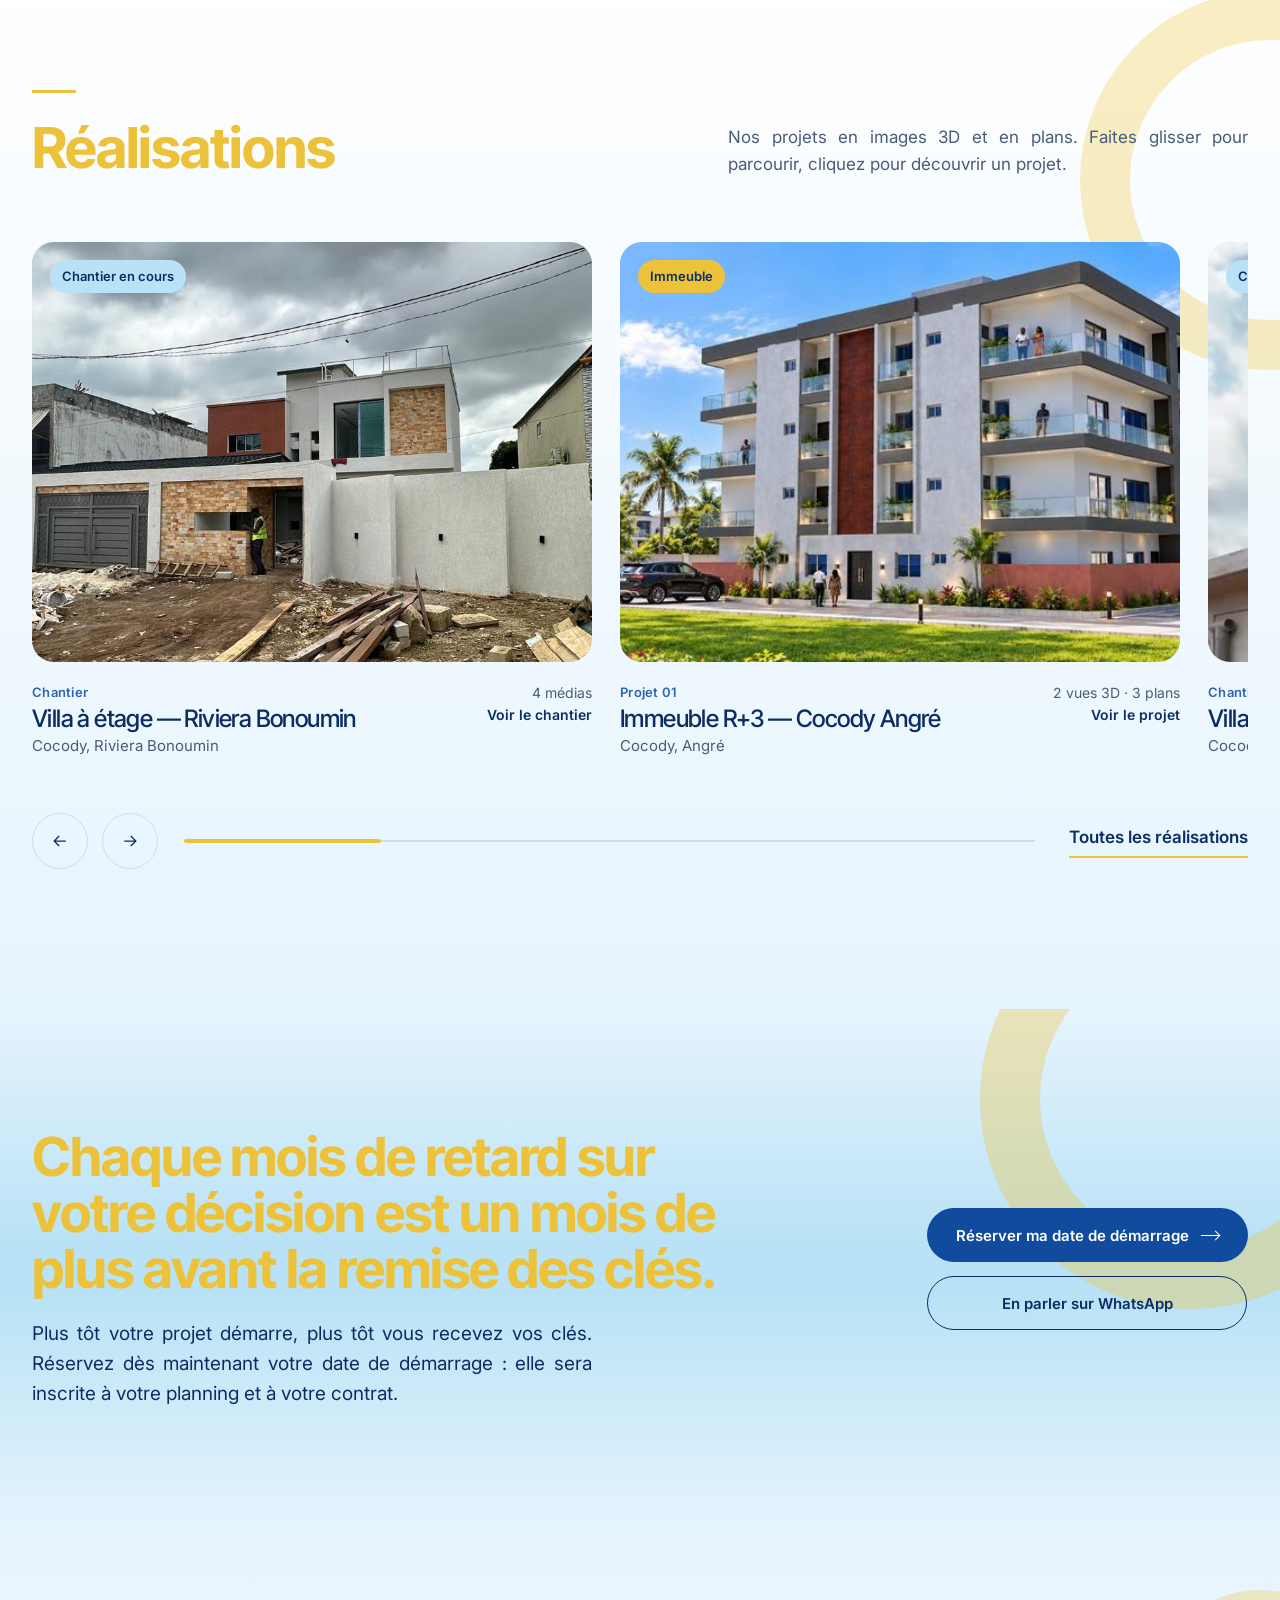
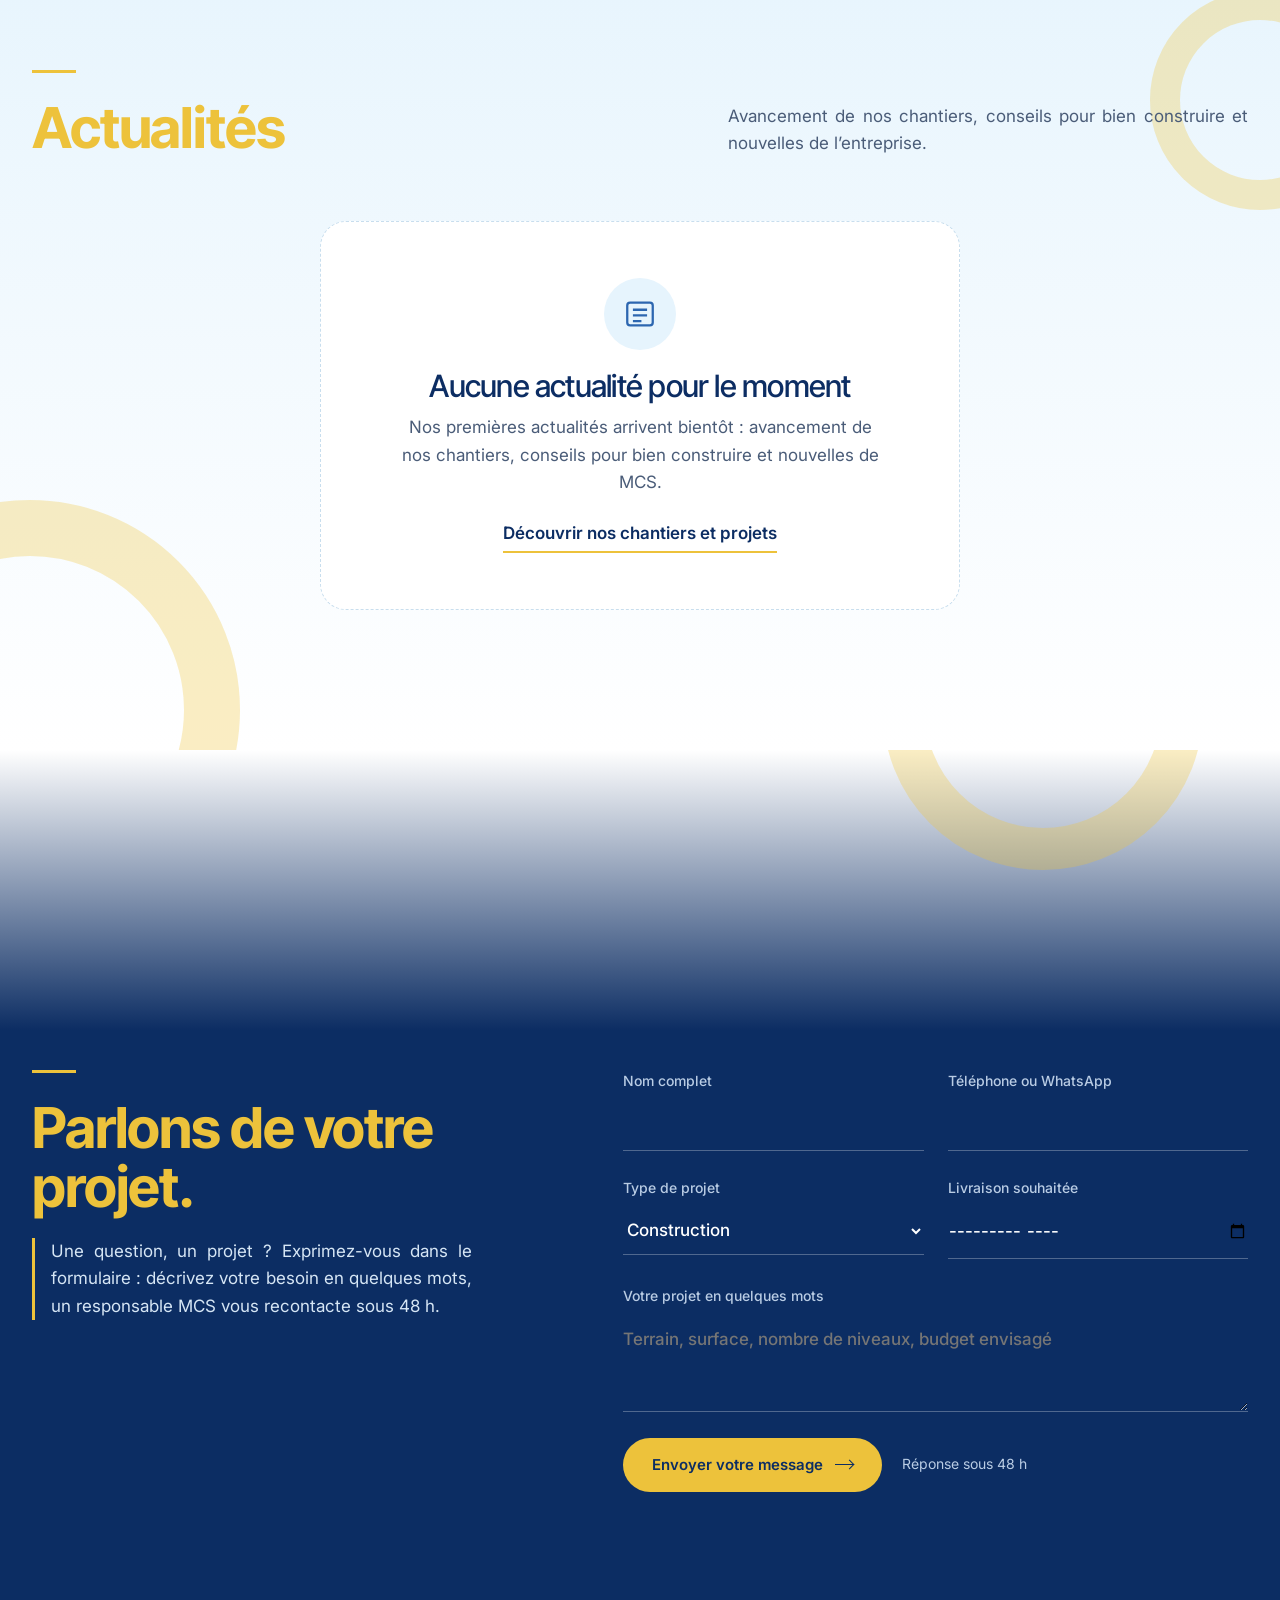
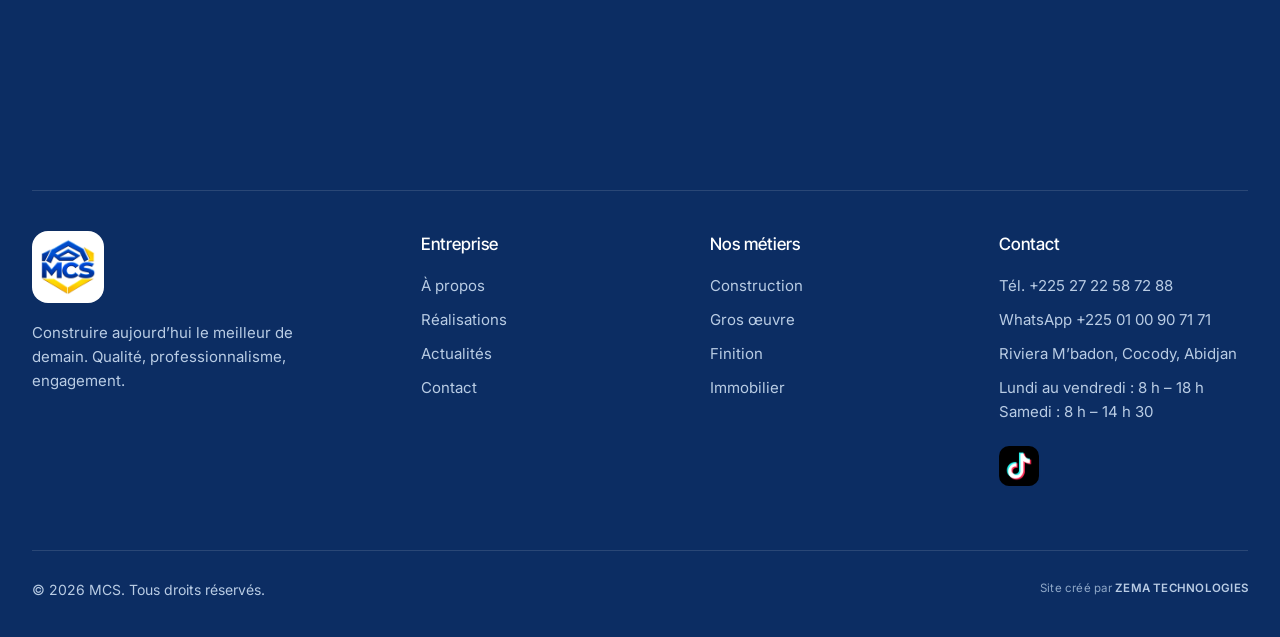
==== commit 1a0ce464: "Connexion à Supabase (contenus, demandes, statistiques, comptes)" ====
--- a/index.html
+++ b/index.html
@@ -18,7 +18,7 @@
 <link rel="preconnect" href="https://fonts.googleapis.com">
 <link rel="preconnect" href="https://fonts.gstatic.com" crossorigin>
 <link href="https://fonts.googleapis.com/css2?family=Inter+Tight:wght@300;400;500;600;700&family=Inter:wght@400;500;600&display=swap" rel="stylesheet">
-<link rel="stylesheet" href="assets/css/style.css?v=20261124b">
+<link rel="stylesheet" href="assets/css/style.css?v=20261125">
 </head>
 <body class="charge" data-page="accueil">
 
@@ -277,9 +277,9 @@
 
 <a class="wa" data-lien="whatsapp" href="contact.html#formulaire" aria-label="Écrire à MCS sur WhatsApp" data-libelle="WhatsApp"><svg width="28" height="28" viewBox="0 0 24 24" fill="none" stroke="#fff" stroke-width="1.7" aria-hidden="true"><path d="M4 20l1.4-4A8 8 0 1 1 8 18.6z"/><path d="M9 9.5c0 3 2.5 5.5 5.5 5.5l1-1.5-2-1-1 1c-1-.5-2-1.5-2.5-2.5l1-1-1-2z"/></svg></a>
 
-<script src="assets/js/donnees.js"></script>
+<script src="assets/js/donnees.js?v=20261125"></script>
 <script src="assets/js/config.js"></script>
 <script src="assets/js/store.js"></script>
-<script src="assets/js/main.js?v=20261124"></script>
+<script src="assets/js/main.js?v=20261125"></script>
 </body>
 </html>
--- a/assets/css/style.css
+++ b/assets/css/style.css
@@ -1061,3 +1061,30 @@
 [data-page="accueil"] main section > .wrap h2,[data-page="accueil"] .chantier h2,[data-page="accueil"] .decision h2{color:var(--jaune); font-weight:700; letter-spacing:-.02em}
 
 @media (max-width:700px){ .photo-equipe::after{display:none} }
+
+/* Chantier : tuile « évolution » et frise de l'évolution (fiche) */
+.tuile-evolution .cadre-video{display:block; color:#fff}
+.tuile-evolution img{filter:brightness(.55)}
+.voile-evo{position:absolute; inset:0; z-index:2; display:flex; flex-direction:column; justify-content:flex-end; gap:6px; padding:18px; background:linear-gradient(to top, rgba(12,45,99,.85), rgba(12,45,99,.15) 70%)}
+.voile-evo b{font-family:"Inter Tight", Arial, sans-serif; font-weight:600; font-size:24px; color:var(--jaune); line-height:1}
+.voile-evo span{font-size:14px; line-height:1.35}
+.voile-evo i{font-style:normal; font-weight:600; font-size:14px; margin-top:4px}
+.tuile-evolution:hover img{transform:scale(1.04)}
+.bloc-evolution{margin-top:48px; scroll-margin-top:110px}
+.bloc-evolution h2{margin-bottom:8px}
+.intro-evo{color:var(--doux); margin:0 0 22px}
+.frise-evo{list-style:none; margin:0; padding:0; display:grid; grid-template-columns:repeat(4,minmax(0,1fr)); gap:18px}
+.frise-evo li{margin:0}
+.frise-evo button{position:relative; display:block; width:100%; padding:0; border:0; border-radius:16px; overflow:hidden; aspect-ratio:4/5; background:var(--brume); cursor:zoom-in}
+.frise-evo img{position:absolute; inset:0; width:100%; height:100%; object-fit:cover; transition:transform .6s cubic-bezier(.2,.8,.2,1)}
+.frise-evo button:hover img{transform:scale(1.05)}
+.etape-evo{position:absolute; left:10px; top:10px; width:30px; height:30px; border-radius:50%; background:var(--jaune); color:var(--nuit); font-weight:700; font-size:13px; display:flex; align-items:center; justify-content:center}
+.frise-evo b{display:block; margin-top:8px; font-family:"Inter Tight", Arial, sans-serif; font-weight:500; font-size:15.5px; color:var(--nuit); line-height:1.25}
+@media (max-width:1000px){ .frise-evo{grid-template-columns:repeat(3,minmax(0,1fr))} }
+@media (max-width:700px){
+  .frise-evo{grid-template-columns:repeat(2,minmax(0,1fr)); gap:12px}
+  .frise-evo button{border-radius:12px}
+  .frise-evo b{font-size:14px; margin-top:6px}
+  .voile-evo{padding:12px; gap:4px} .voile-evo b{font-size:19px} .voile-evo span{font-size:12.5px} .voile-evo i{font-size:12.5px}
+  .bloc-evolution{margin-top:32px}
+}
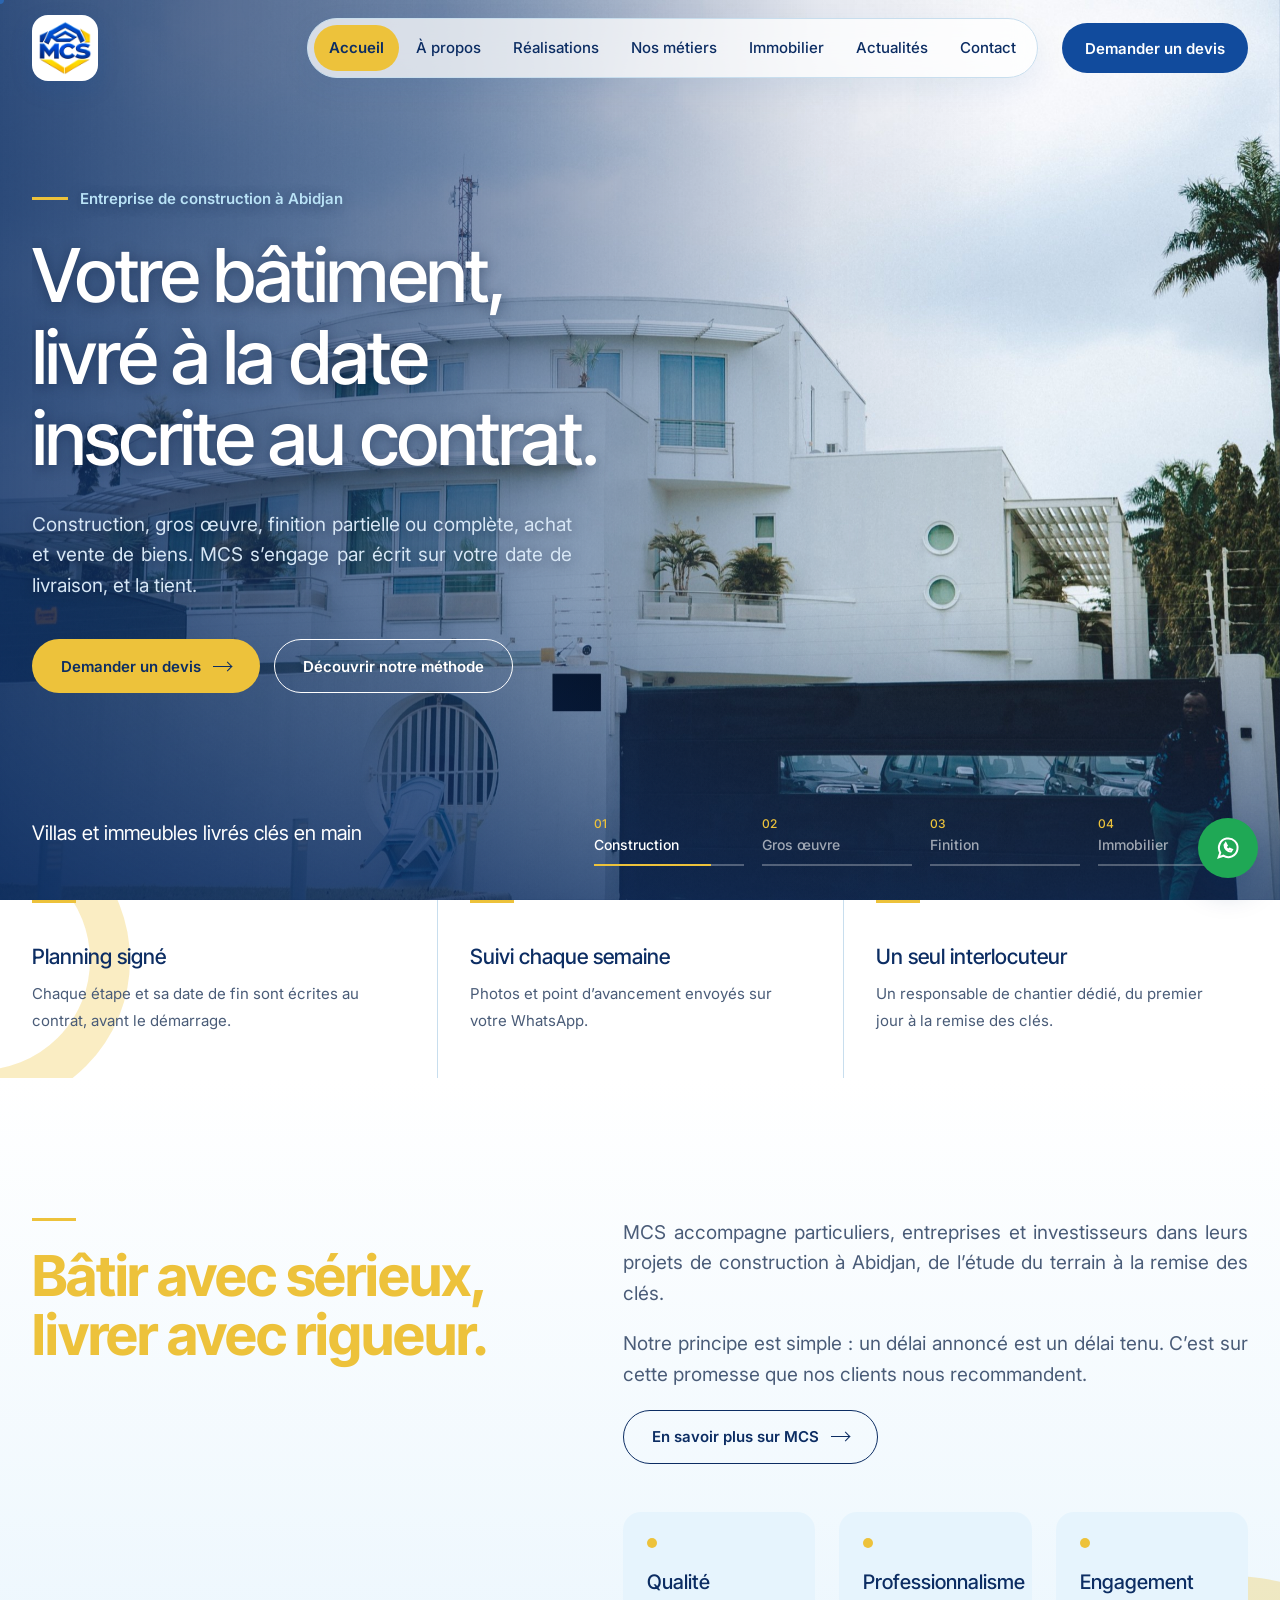
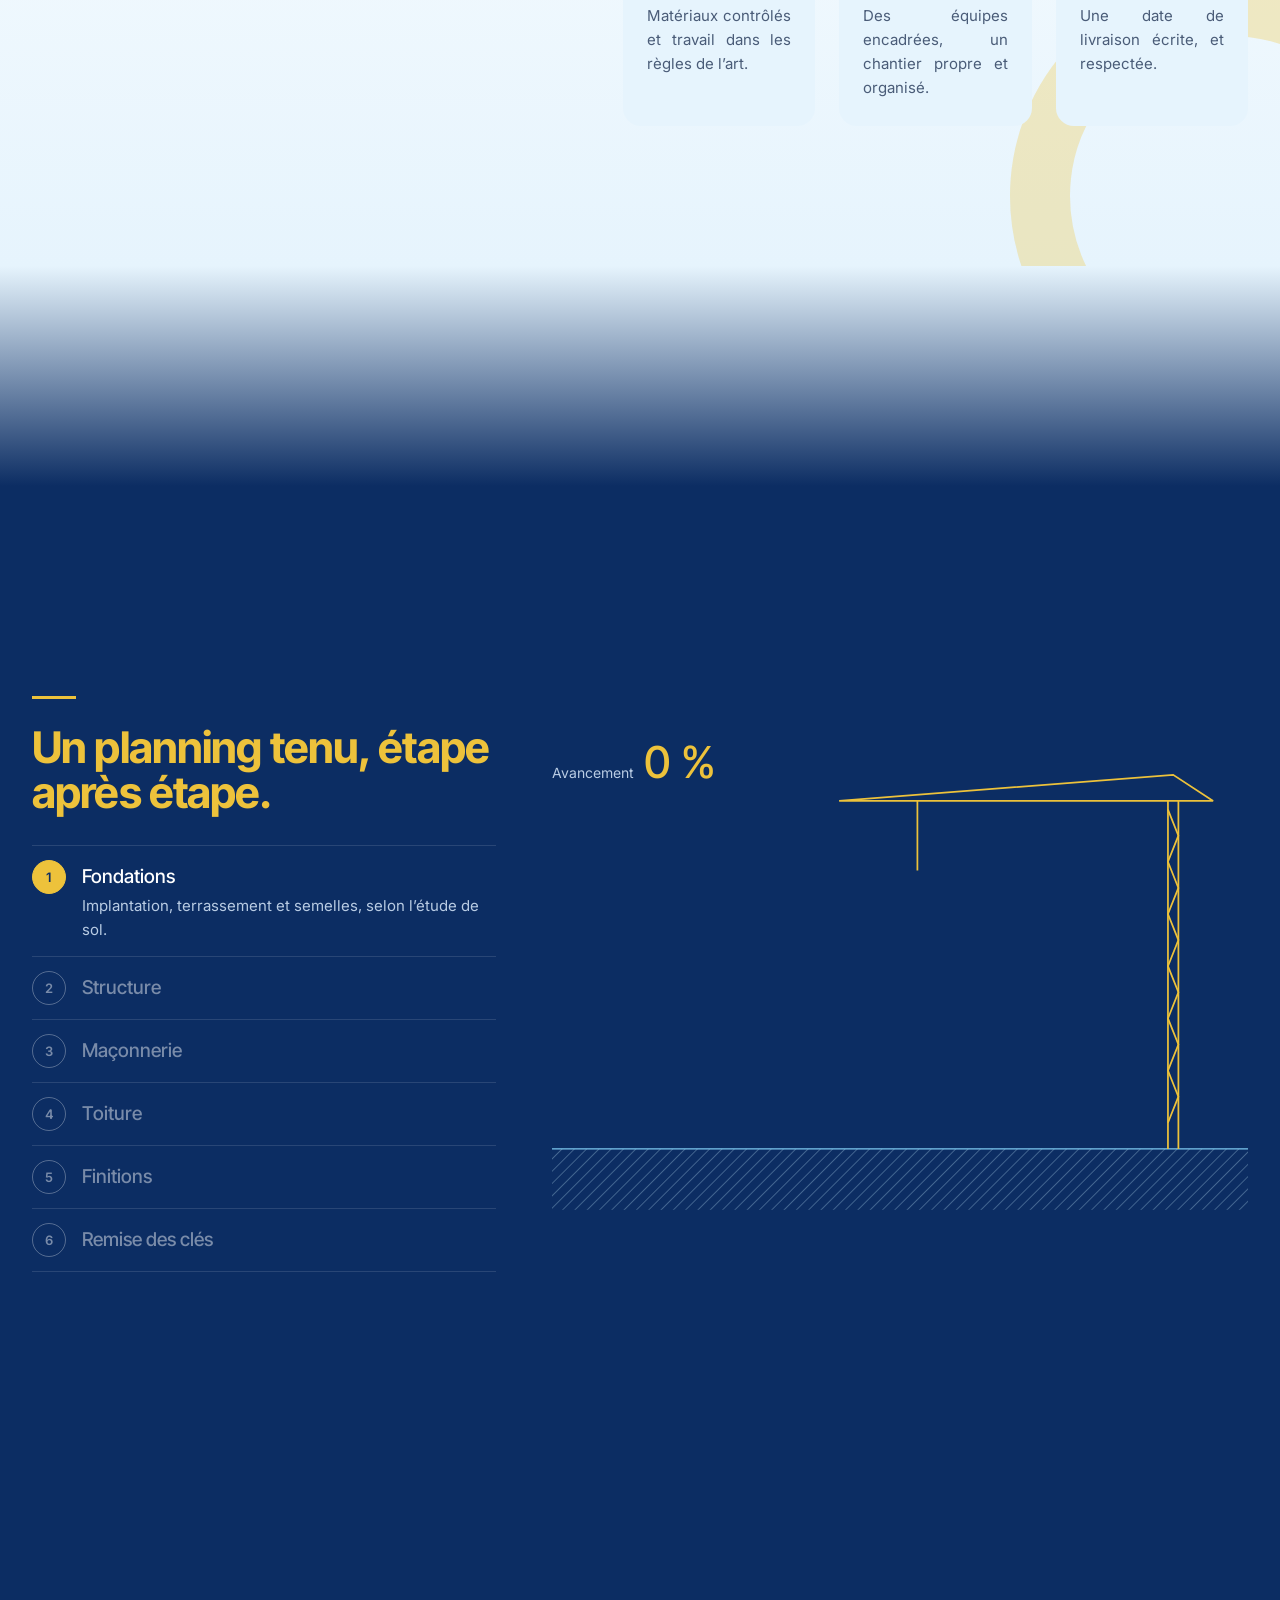
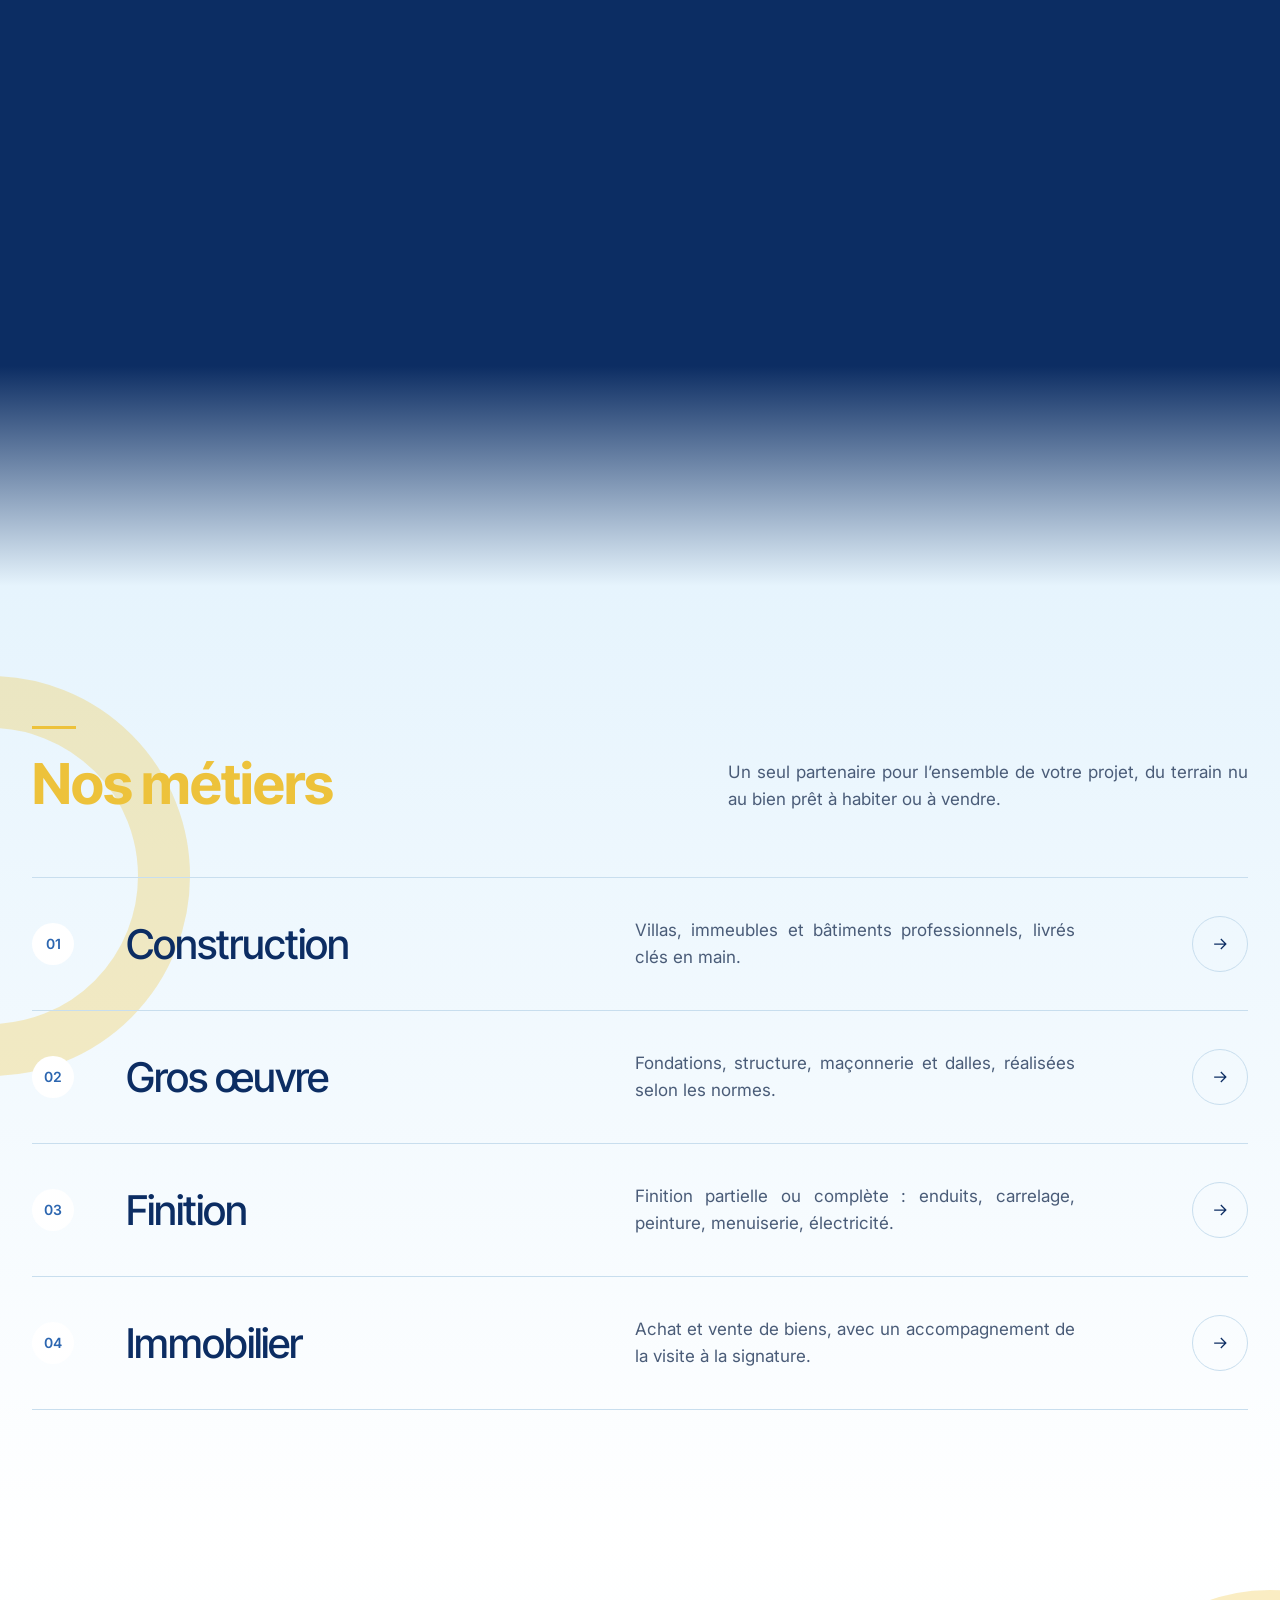
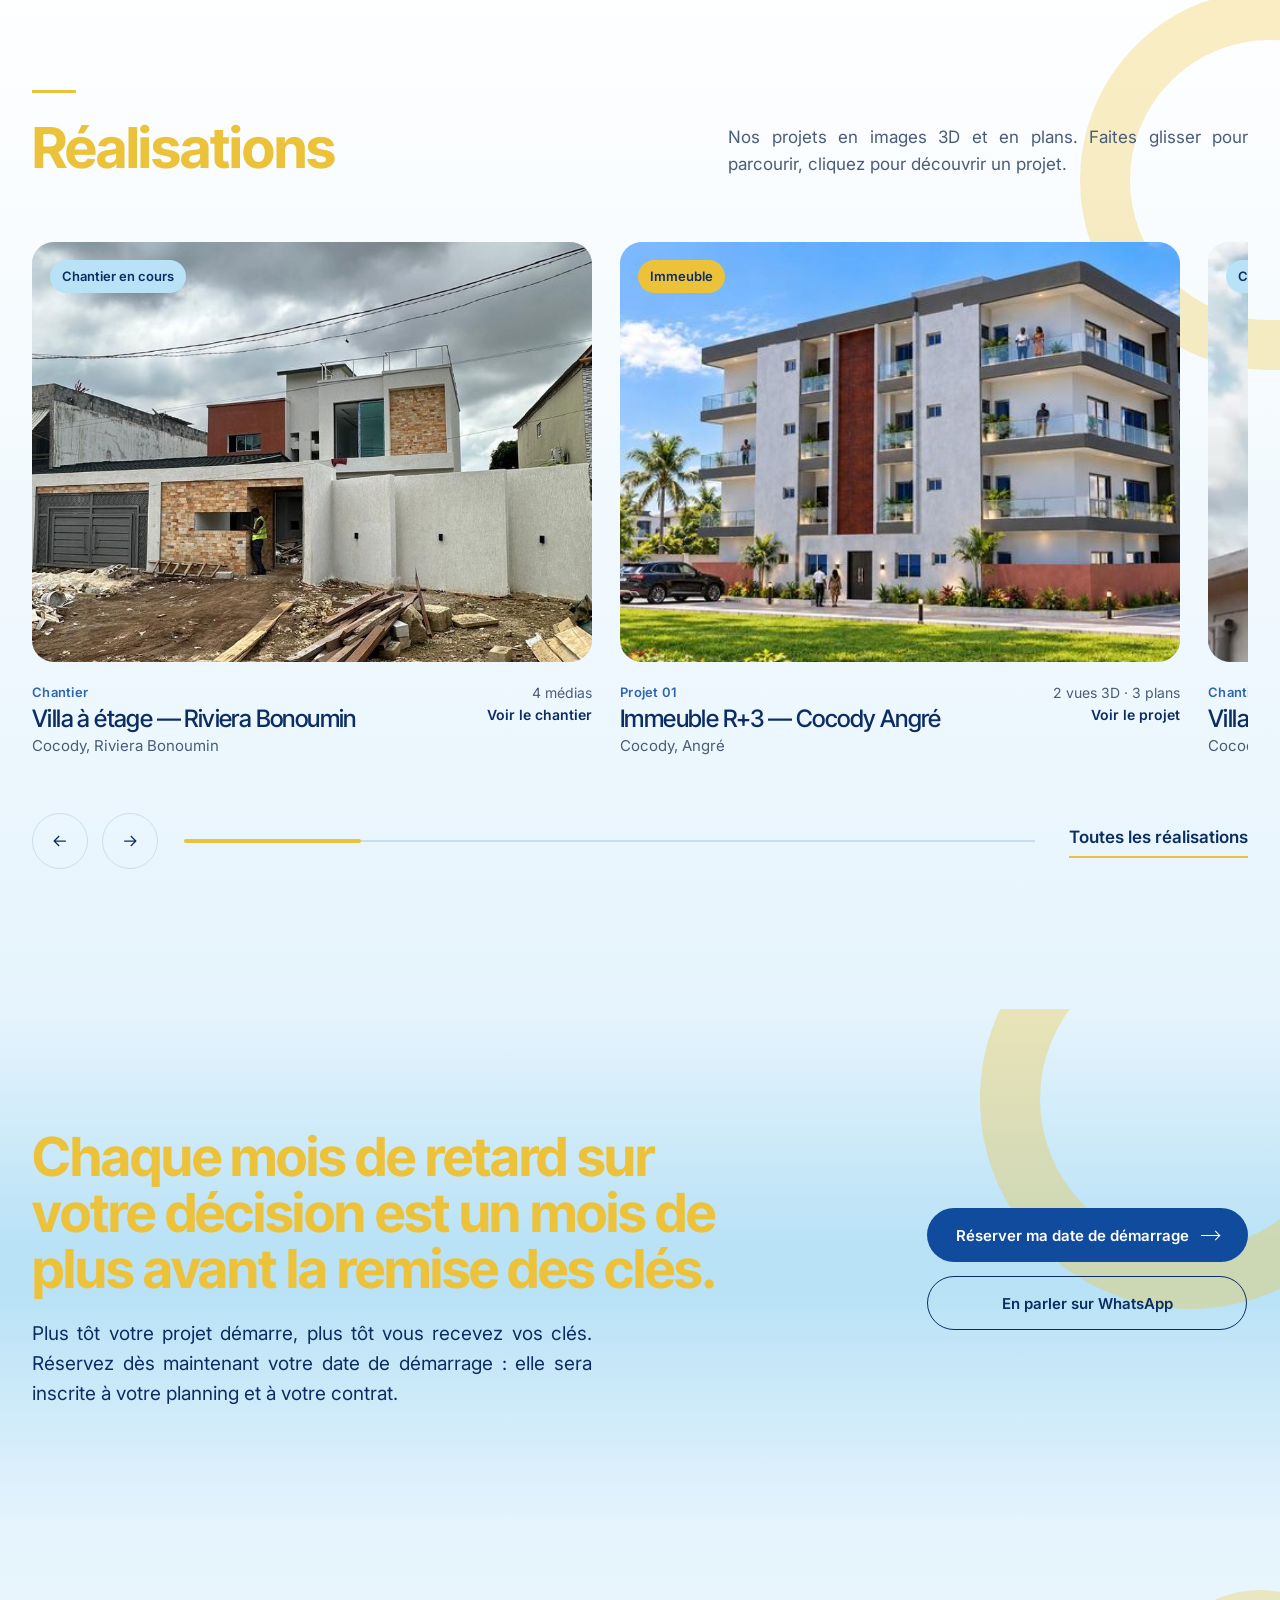
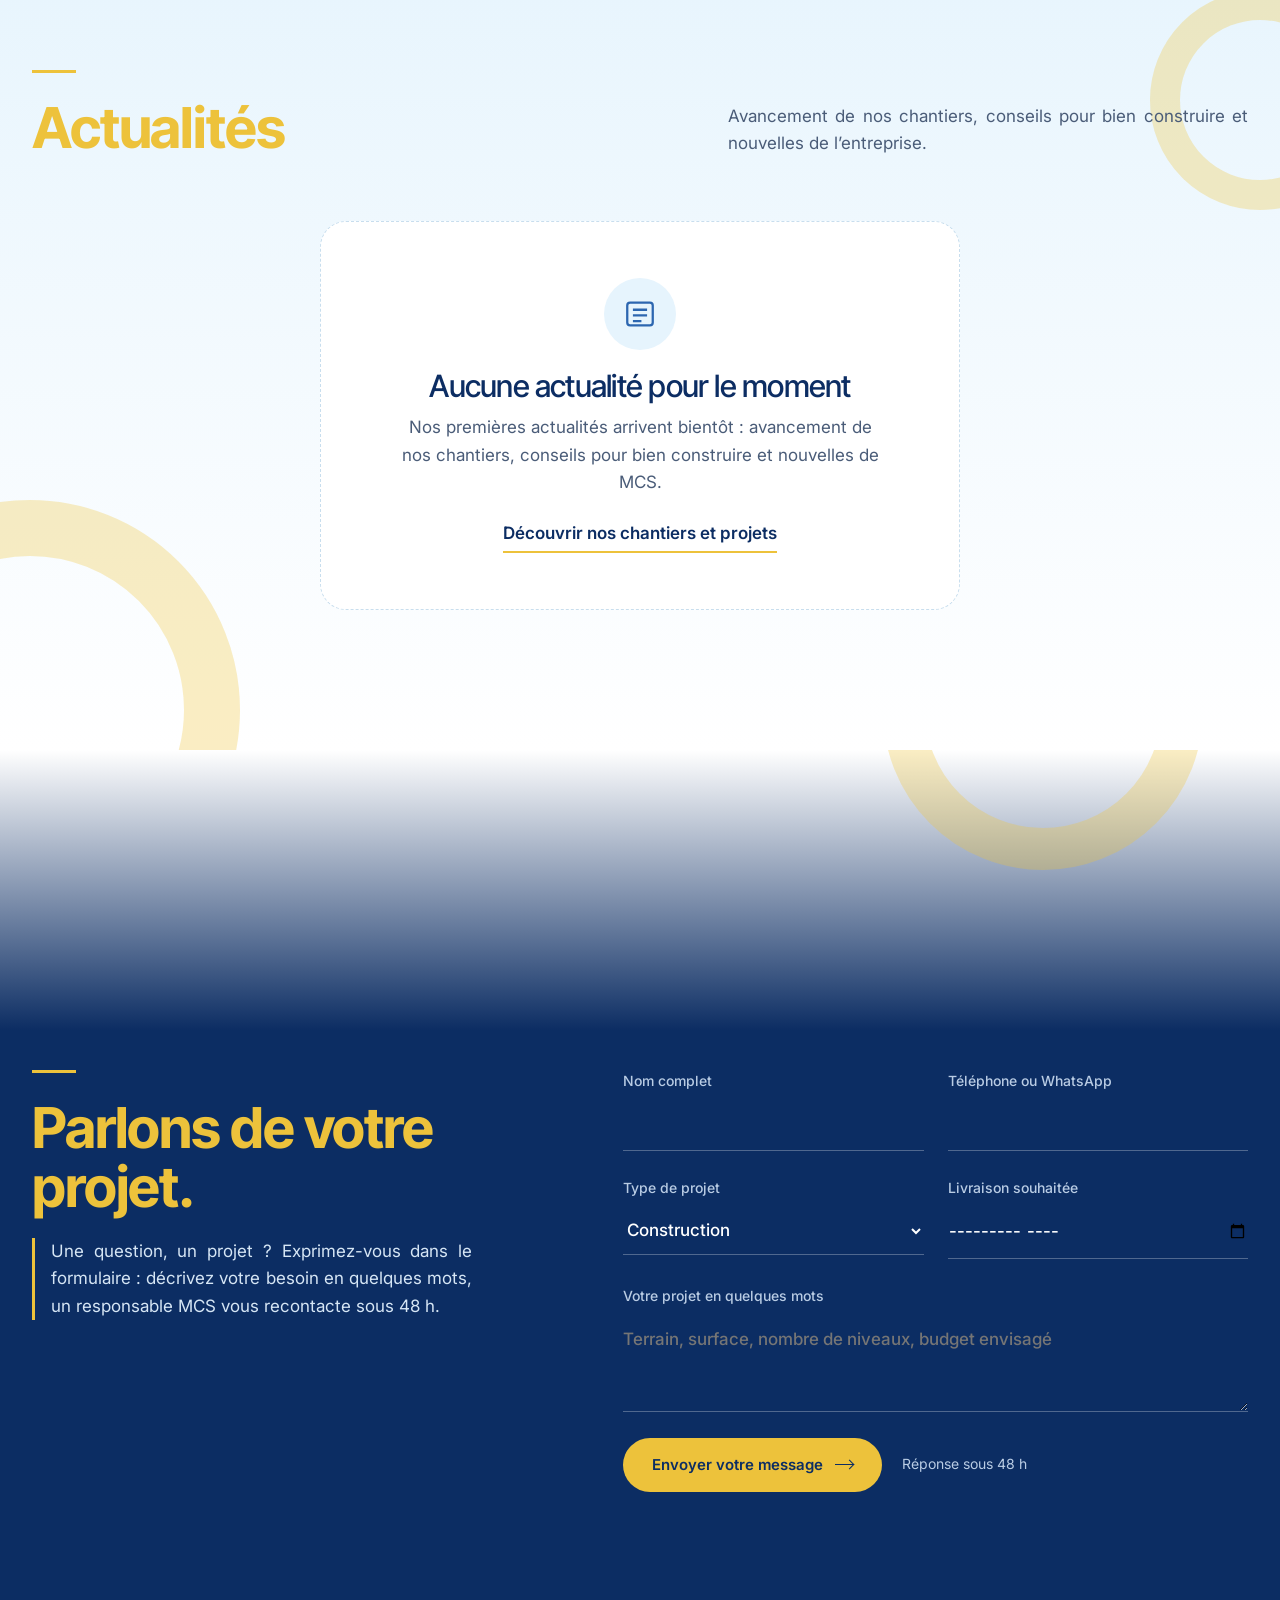
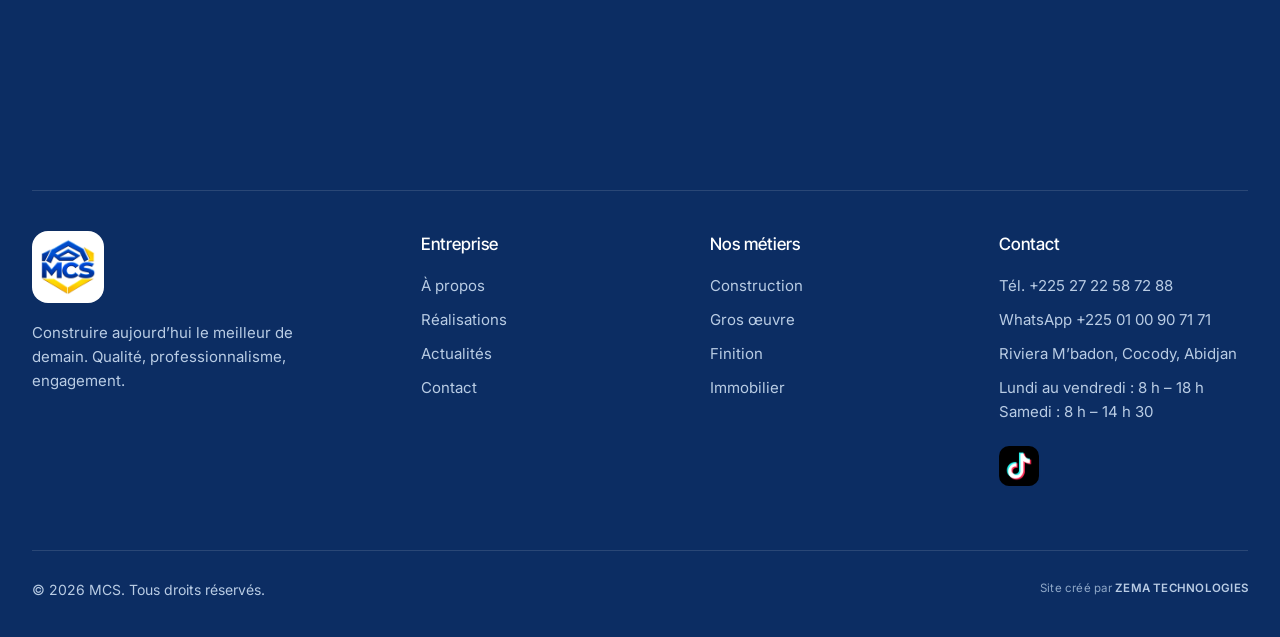
==== commit 1a523281: "Connexion à Supabase (contenus, demandes, statistiques, comptes)" ====
--- a/index.html
+++ b/index.html
@@ -209,7 +209,7 @@
   <span class="arc" style="width:380px;height:380px;border-width:50px;right:-180px;top:40px" aria-hidden="true"></span>
   <div class="wrap">
     <div class="entete-section"><div><span class="regle"></span><h2 class="revele">Réalisations</h2></div><p class="revele">Nos projets en images 3D et en plans. Faites glisser pour parcourir, cliquez pour découvrir un projet.</p></div>
-    <div class="piste-proj" id="piste" data-rendu="projets-piste" data-limite="9"></div>
+    <div class="piste-proj" id="piste" data-rendu="projets-piste" data-limite="20"></div>
     <div class="commandes">
       <button type="button" id="gauche" aria-label="Réalisation précédente"><svg width="20" height="20" viewBox="0 0 24 24" fill="none" stroke="currentColor" stroke-width="1.5" aria-hidden="true"><path d="M19 12H5M11 6l-6 6 6 6"/></svg></button>
       <button type="button" id="droite" aria-label="Réalisation suivante"><svg width="20" height="20" viewBox="0 0 24 24" fill="none" stroke="currentColor" stroke-width="1.5" aria-hidden="true"><path d="M5 12h14M13 6l6 6-6 6"/></svg></button>
@@ -280,6 +280,6 @@
 <script src="assets/js/donnees.js?v=20261125"></script>
 <script src="assets/js/config.js"></script>
 <script src="assets/js/store.js"></script>
-<script src="assets/js/main.js?v=20261125"></script>
+<script src="assets/js/main.js?v=20261125b"></script>
 </body>
 </html>
